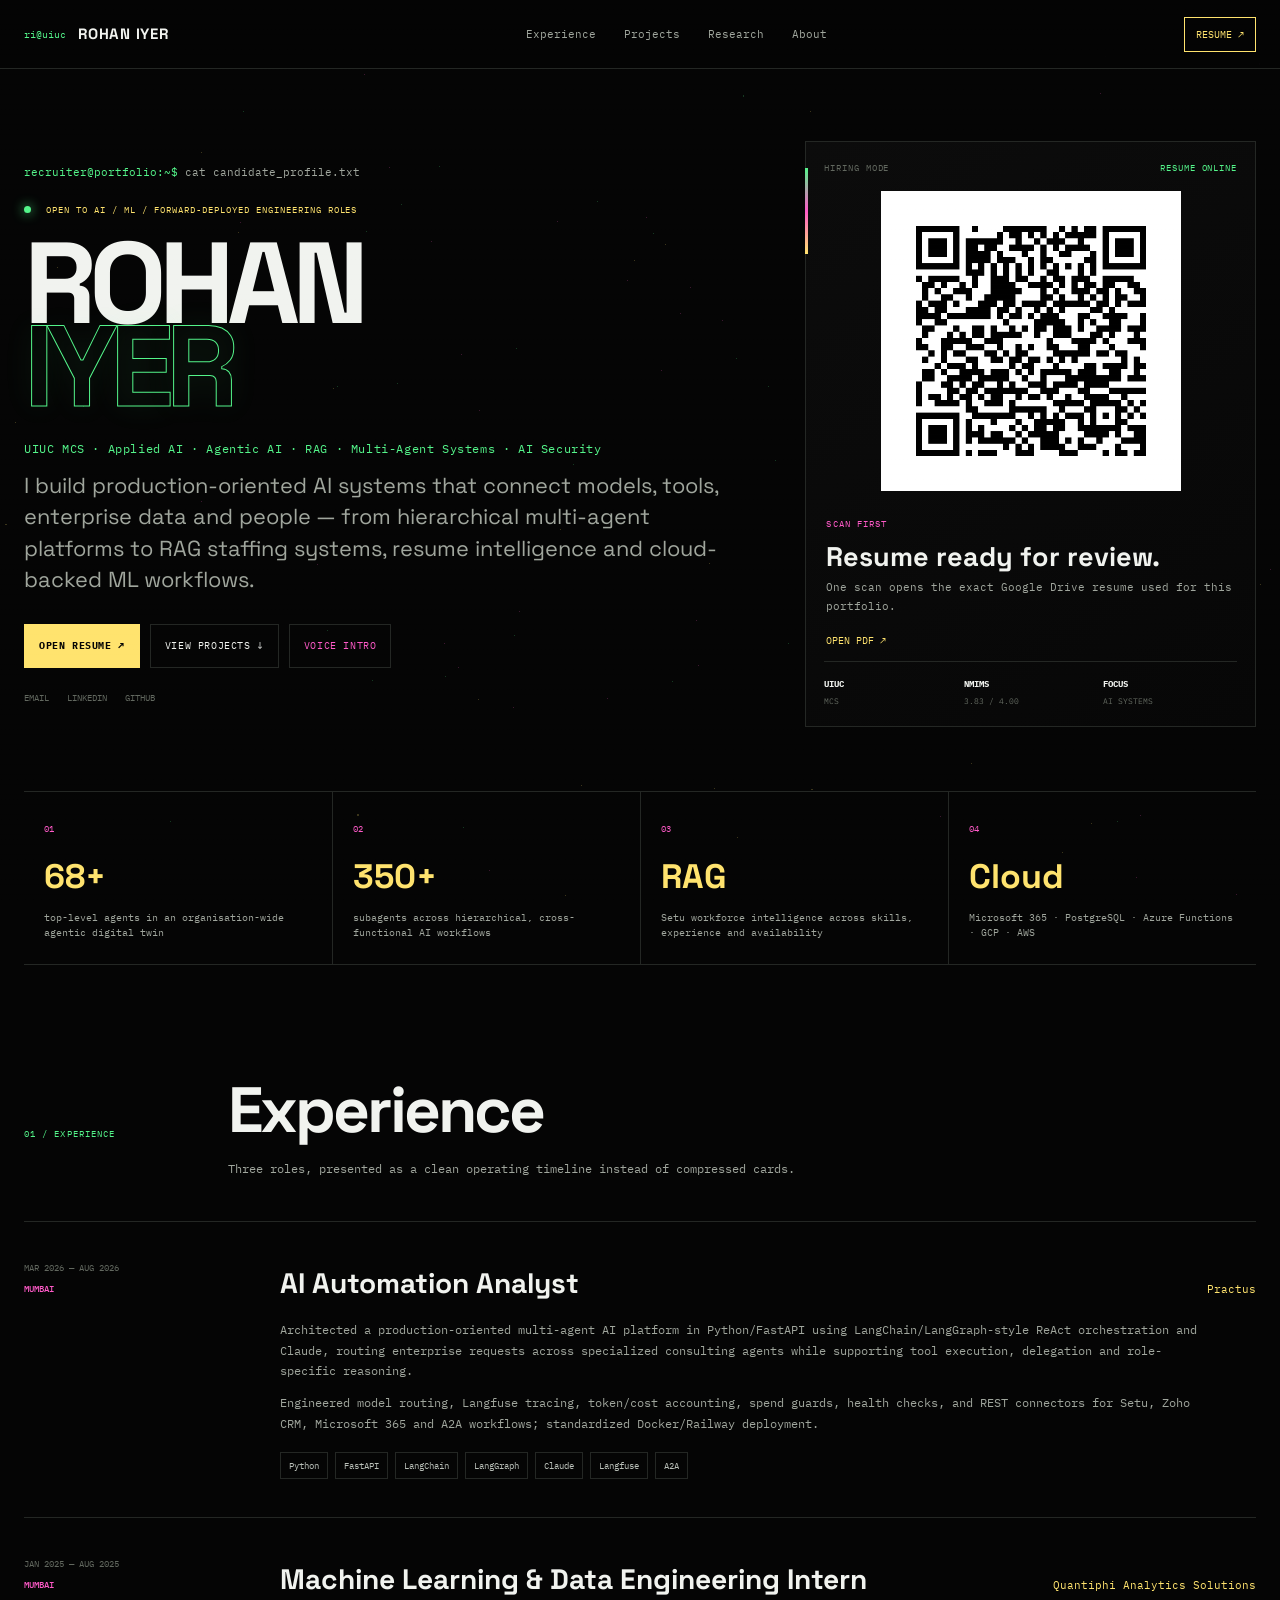
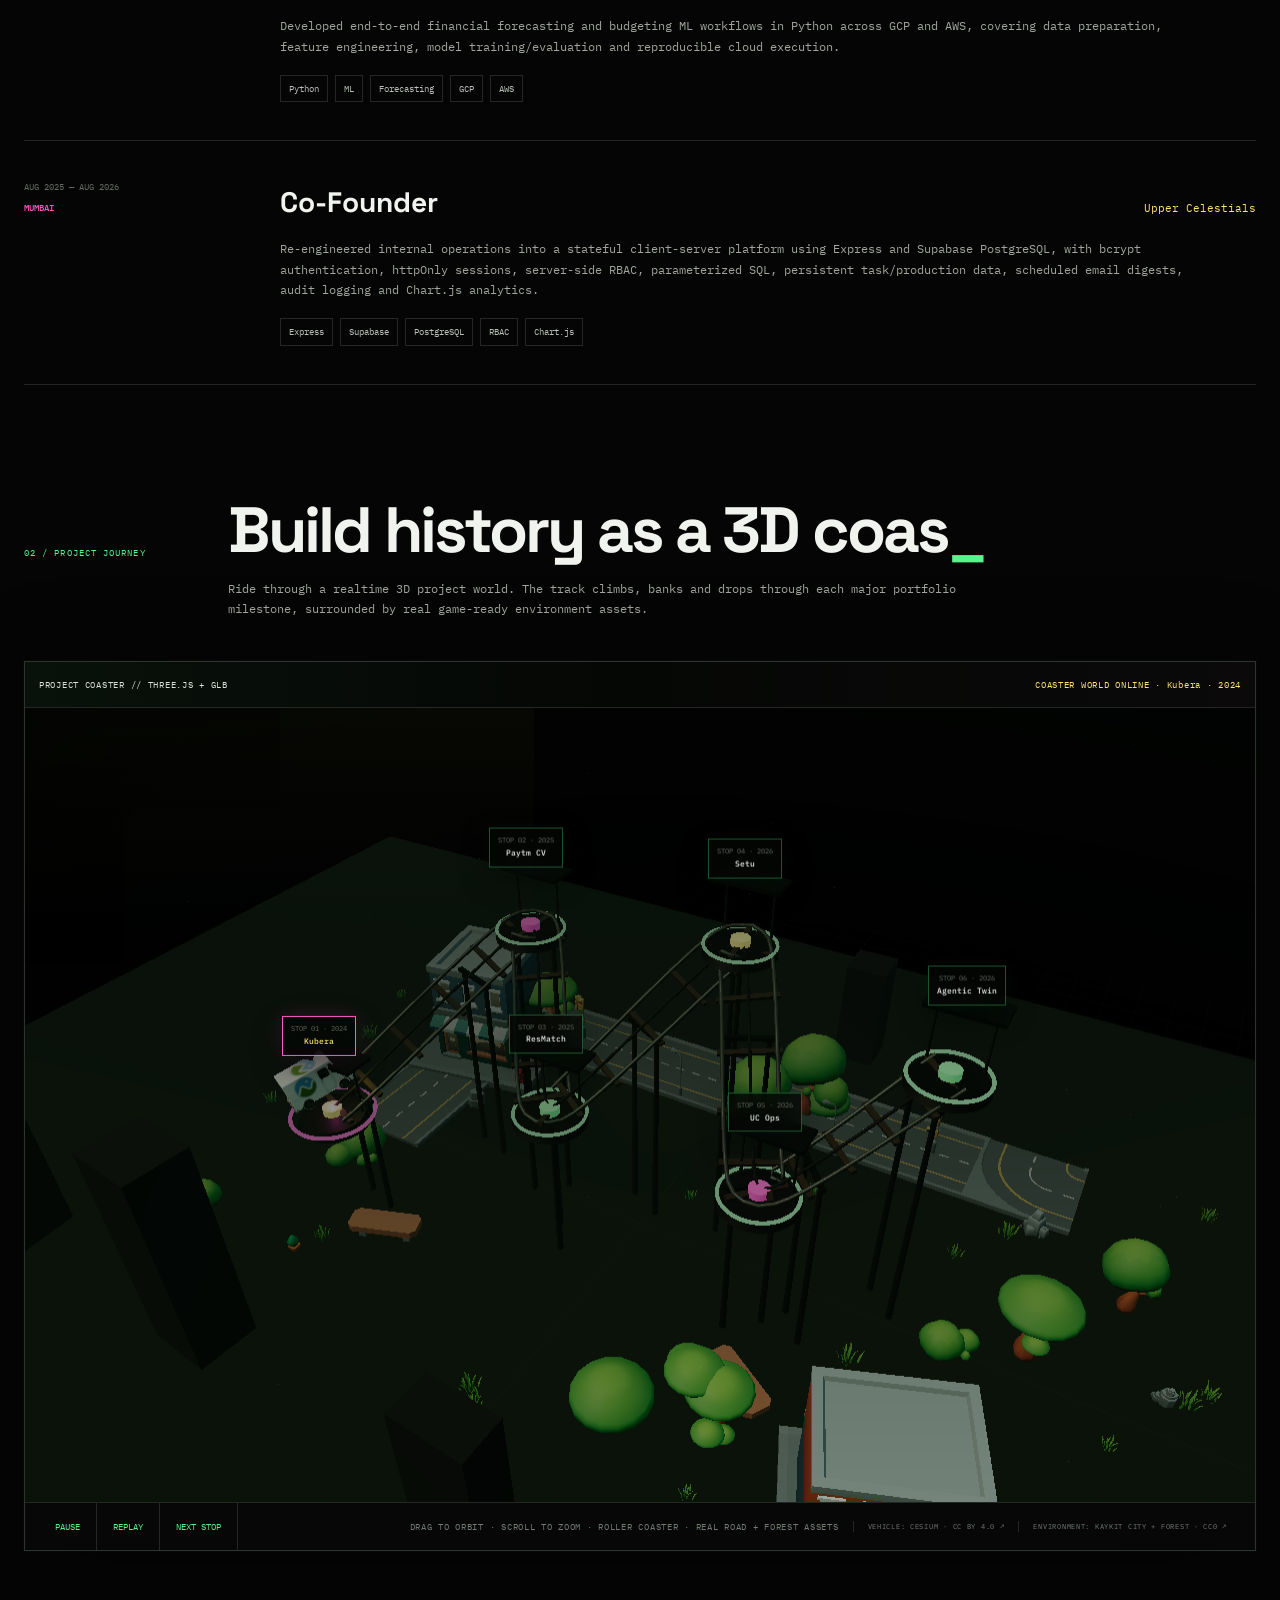
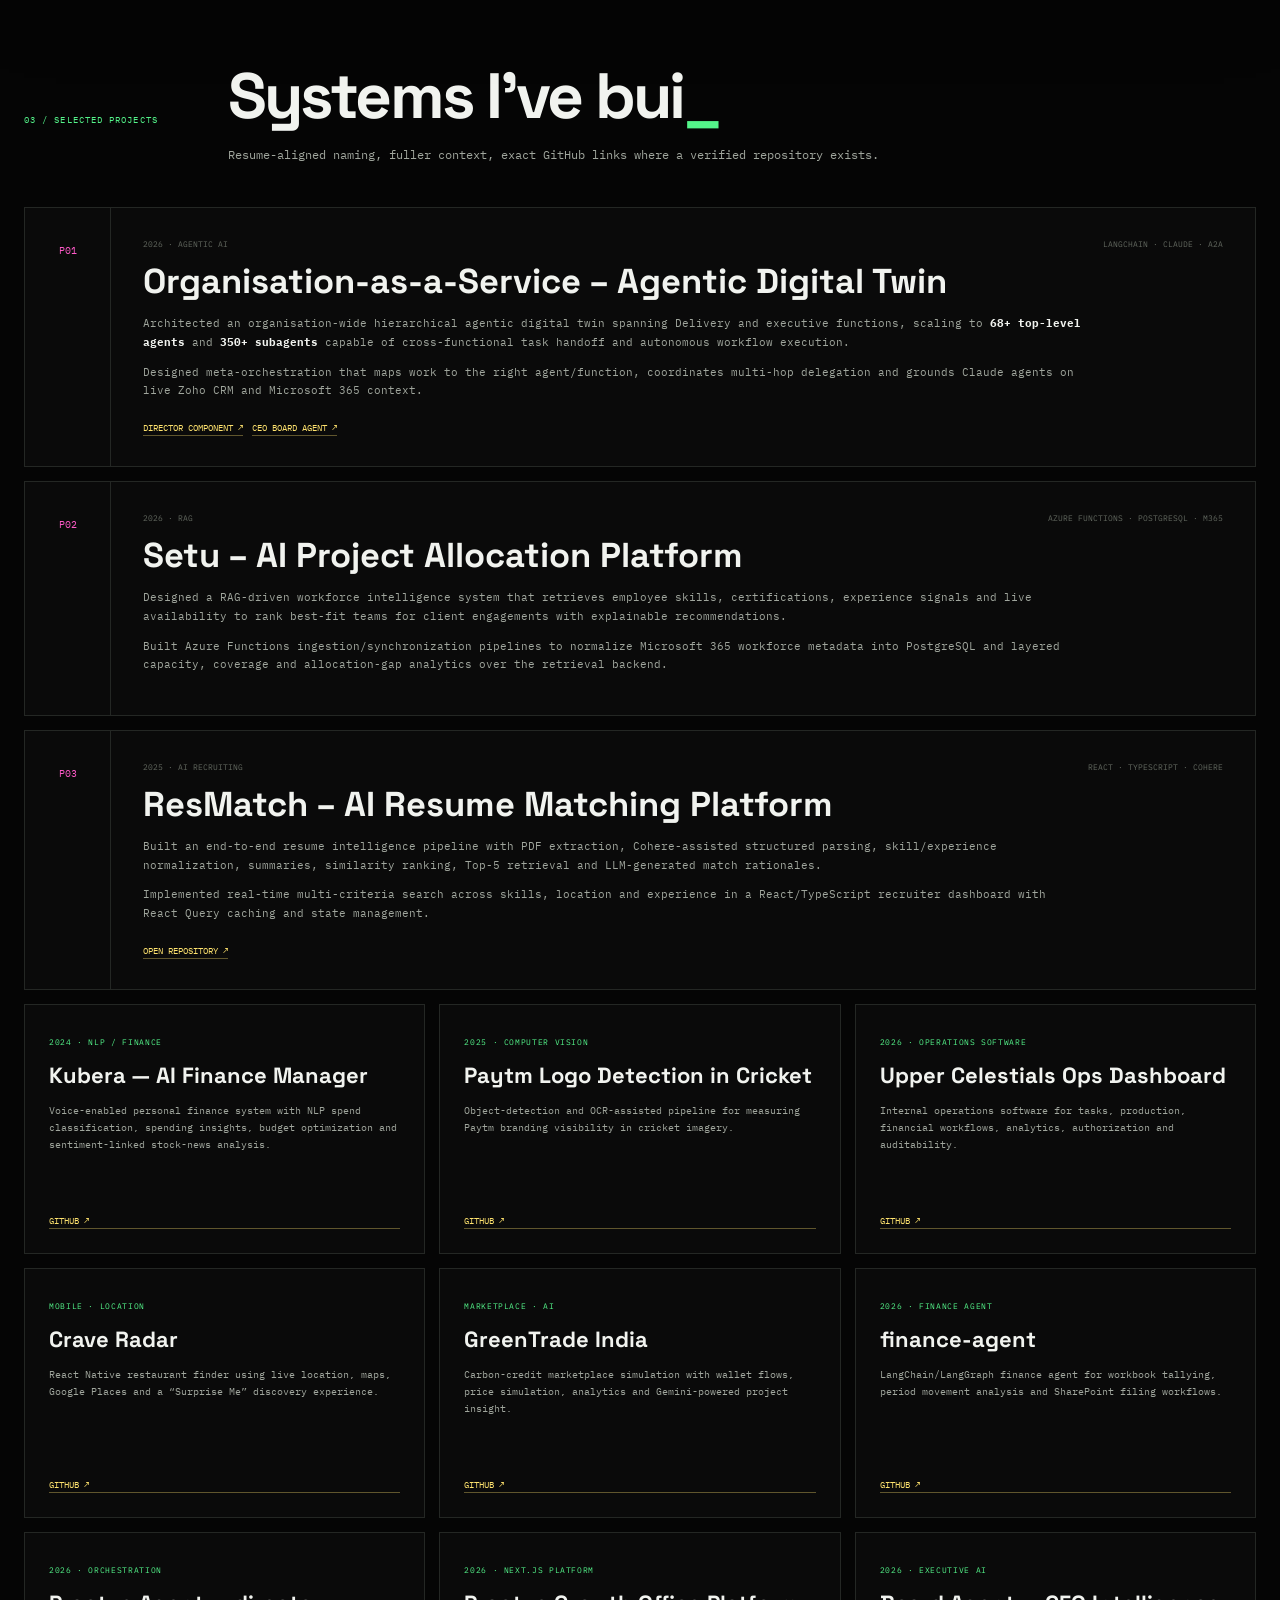
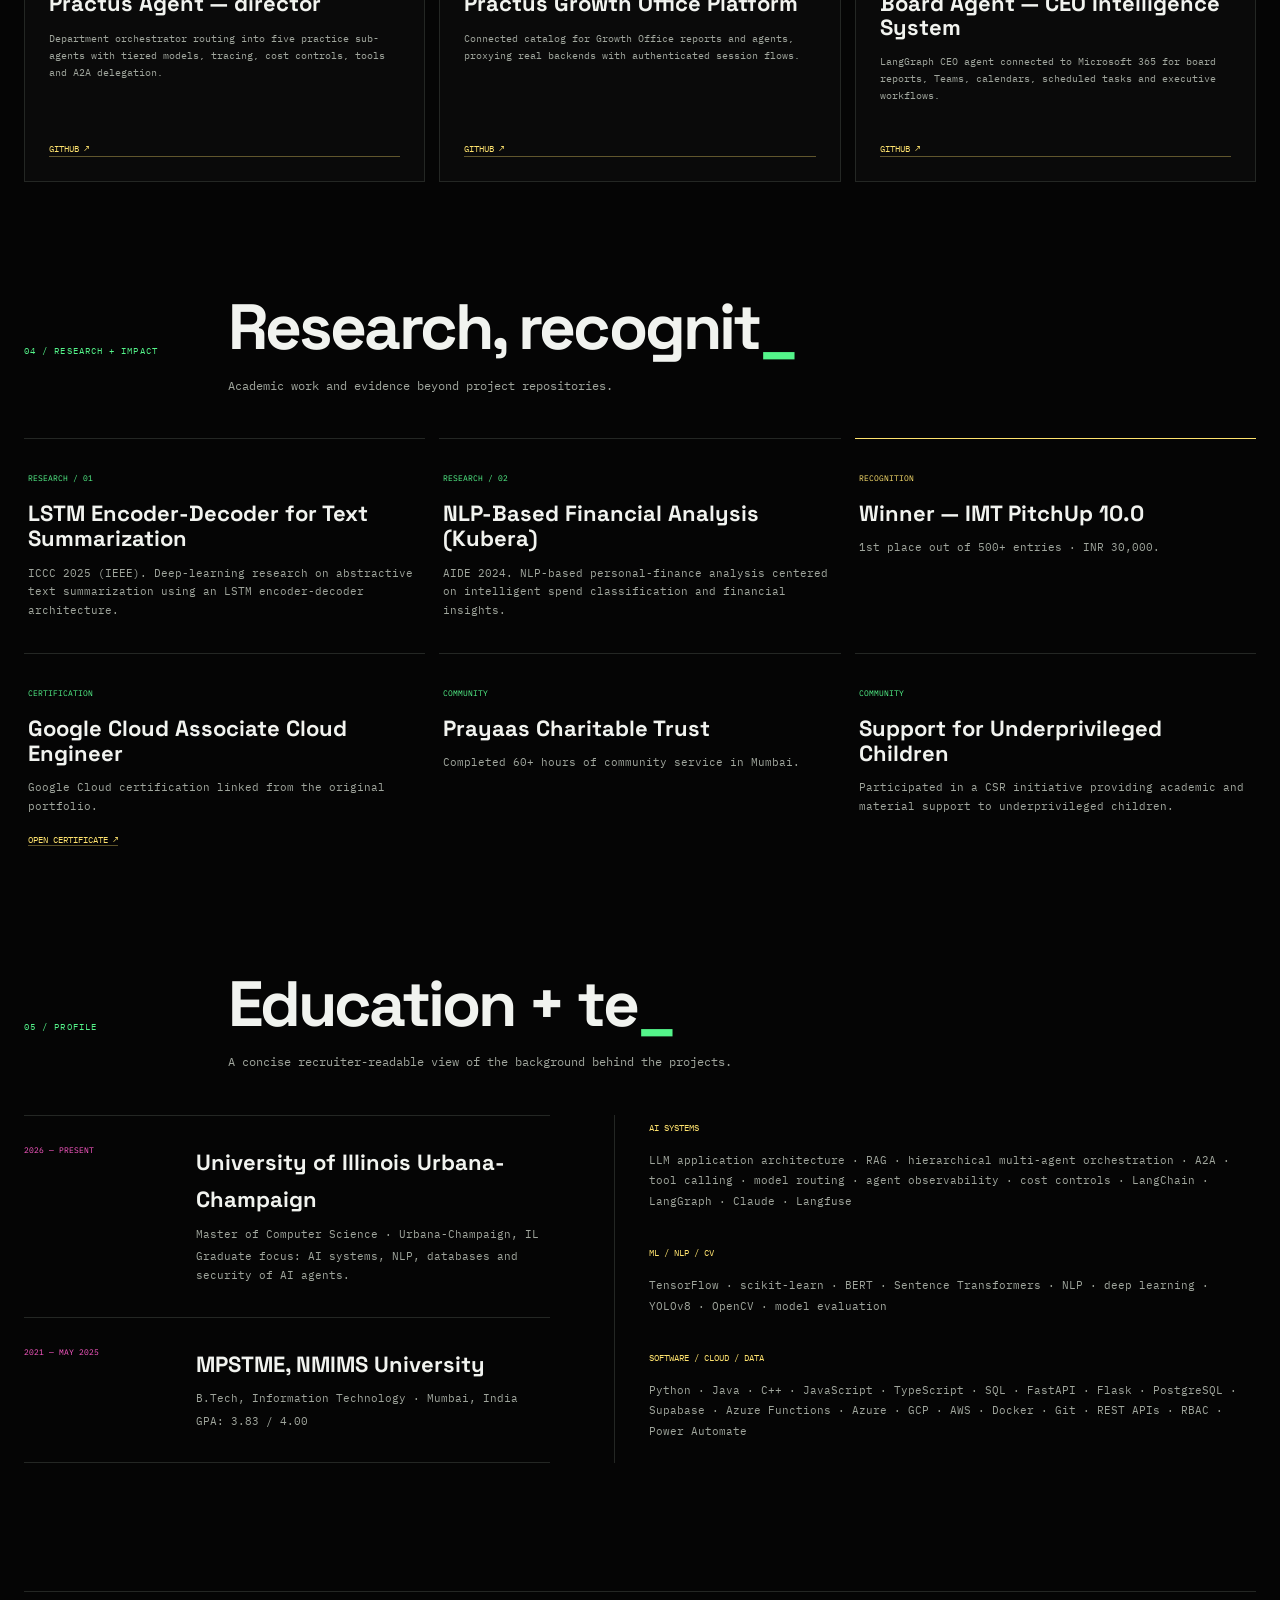
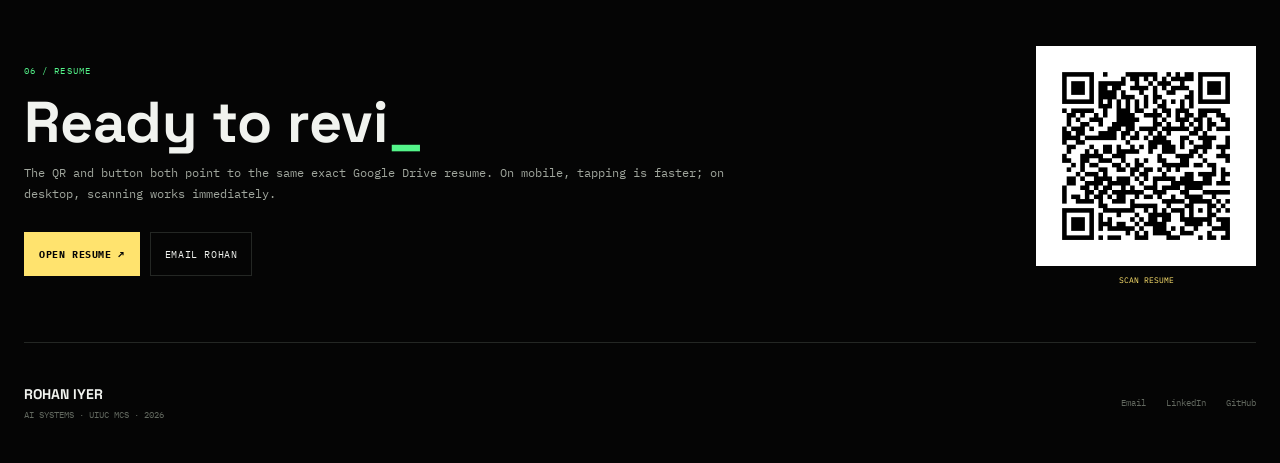
==== index.html @ 26bdf4da "Transform project world into asset-backed roller coaster environment" ====
<!doctype html>
<html lang="en">
<head>
  <meta charset="utf-8" />
  <meta name="viewport" content="width=device-width, initial-scale=1, viewport-fit=cover" />
  <meta name="theme-color" content="#050505" />
  <meta name="description" content="Rohan Iyer — UIUC MCS, Applied AI, Agentic AI, RAG, Multi-Agent Systems, AI Security and production ML systems." />
  <meta property="og:title" content="Rohan Iyer — AI Engineer Portfolio" />
  <meta property="og:description" content="Recruiter-first portfolio: resume, experience, projects, research and AI systems work." />
  <title>Rohan Iyer — AI Engineer Portfolio</title>
  <link rel="preconnect" href="https://fonts.googleapis.com">
  <link rel="preconnect" href="https://fonts.gstatic.com" crossorigin>
  <link href="https://fonts.googleapis.com/css2?family=IBM+Plex+Mono:wght@400;500;600;700&family=Space+Grotesk:wght@500;600;700&display=swap" rel="stylesheet">
  <link rel="stylesheet" href="style.css" />
</head>
<body>
  <canvas id="ambientCanvas" aria-hidden="true"></canvas>
  <div class="scanlines" aria-hidden="true"></div>

  <header class="site-header" id="top">
    <div class="nav-shell">
      <a class="brand" href="#top" aria-label="Rohan Iyer portfolio home"><span class="brand-prompt">ri@uiuc</span><b>ROHAN IYER</b></a>
      <nav class="desktop-nav" aria-label="Primary navigation">
        <a href="#experience">Experience</a><a href="#projects">Projects</a><a href="#research">Research</a><a href="#about">About</a>
      </nav>
      <a class="nav-resume" href="https://drive.google.com/file/d/1Y54fF6NSf7t-7F6C4zBrXlQfCAeIgNY-/view?usp=sharing" target="_blank" rel="noopener">RESUME ↗</a>
    </div>
  </header>

  <main>
    <section class="hero section-shell" id="home">
      <div class="hero-copy reveal-block">
        <div class="terminal-line"><span class="prompt">recruiter@portfolio:~$</span> <span data-type-scroll="cat candidate_profile.txt">cat candidate_profile.txt</span></div>
        <div class="availability"><i></i> OPEN TO AI / ML / FORWARD-DEPLOYED ENGINEERING ROLES</div>
        <h1><span>ROHAN</span><span class="outline">IYER</span></h1>
        <p class="hero-role">UIUC MCS · Applied AI · Agentic AI · RAG · Multi-Agent Systems · AI Security</p>
        <p class="hero-summary">I build production-oriented AI systems that connect models, tools, enterprise data and people — from hierarchical multi-agent platforms to RAG staffing systems, resume intelligence and cloud-backed ML workflows.</p>
        <div class="hero-actions">
          <a class="btn primary" href="https://drive.google.com/file/d/1Y54fF6NSf7t-7F6C4zBrXlQfCAeIgNY-/view?usp=sharing" target="_blank" rel="noopener">OPEN RESUME ↗</a>
          <a class="btn" href="#projects">VIEW PROJECTS ↓</a>
          <button class="btn ghost" id="speakIntro" type="button">VOICE INTRO</button>
        </div>
        <div class="social-inline" aria-label="Contact links">
          <a href="mailto:rohan.iyer5603@gmail.com">EMAIL</a><a href="https://www.linkedin.com/in/rohan-iyer-461787264" target="_blank" rel="noopener">LINKEDIN</a><a href="https://github.com/roronoa2003" target="_blank" rel="noopener">GITHUB</a>
        </div>
      </div>

      <aside class="resume-priority reveal-block" aria-label="Resume quick access">
        <div class="resume-head"><span>HIRING MODE</span><span class="status-dot">RESUME ONLINE</span></div>
        <a class="hero-qr" href="https://drive.google.com/file/d/1Y54fF6NSf7t-7F6C4zBrXlQfCAeIgNY-/view?usp=sharing" target="_blank" rel="noopener">
          <img src="resume-qr.png" alt="QR code that opens Rohan Iyer's resume" />
        </a>
        <div class="resume-copy">
          <span class="eyebrow">SCAN FIRST</span>
          <h2>Resume ready for review.</h2>
          <p>One scan opens the exact Google Drive resume used for this portfolio.</p>
          <a href="https://drive.google.com/file/d/1Y54fF6NSf7t-7F6C4zBrXlQfCAeIgNY-/view?usp=sharing" target="_blank" rel="noopener">OPEN PDF ↗</a>
        </div>
        <div class="resume-trust"><span><b>UIUC</b> MCS</span><span><b>NMIMS</b> 3.83 / 4.00</span><span><b>FOCUS</b> AI SYSTEMS</span></div>
      </aside>
    </section>

    <section class="quick-proof section-shell reveal-block" aria-label="Recruiter highlights">
      <article><span>01</span><b>68+</b><p>top-level agents in an organisation-wide agentic digital twin</p></article>
      <article><span>02</span><b>350+</b><p>subagents across hierarchical, cross-functional AI workflows</p></article>
      <article><span>03</span><b>RAG</b><p>Setu workforce intelligence across skills, experience and availability</p></article>
      <article><span>04</span><b>Cloud</b><p>Microsoft 365 · PostgreSQL · Azure Functions · GCP · AWS</p></article>
    </section>

    <section class="content-section section-shell" id="experience">
      <div class="section-heading reveal-block"><span class="section-index">01 / EXPERIENCE</span><h2 data-type-scroll="Experience">Experience</h2><p>Three roles, presented as a clean operating timeline instead of compressed cards.</p></div>
      <div class="timeline">
        <article class="timeline-row reveal-block">
          <div class="timeline-meta"><span>MAR 2026 — AUG 2026</span><b>MUMBAI</b></div>
          <div class="timeline-main"><div class="role-line"><h3>AI Automation Analyst</h3><span>Practus</span></div><p>Architected a production-oriented multi-agent AI platform in Python/FastAPI using LangChain/LangGraph-style ReAct orchestration and Claude, routing enterprise requests across specialized consulting agents while supporting tool execution, delegation and role-specific reasoning.</p><p>Engineered model routing, Langfuse tracing, token/cost accounting, spend guards, health checks, and REST connectors for Setu, Zoho CRM, Microsoft 365 and A2A workflows; standardized Docker/Railway deployment.</p><div class="chips"><span>Python</span><span>FastAPI</span><span>LangChain</span><span>LangGraph</span><span>Claude</span><span>Langfuse</span><span>A2A</span></div></div>
        </article>
        <article class="timeline-row reveal-block">
          <div class="timeline-meta"><span>JAN 2025 — AUG 2025</span><b>MUMBAI</b></div>
          <div class="timeline-main"><div class="role-line"><h3>Machine Learning & Data Engineering Intern</h3><span>Quantiphi Analytics Solutions</span></div><p>Developed end-to-end financial forecasting and budgeting ML workflows in Python across GCP and AWS, covering data preparation, feature engineering, model training/evaluation and reproducible cloud execution.</p><div class="chips"><span>Python</span><span>ML</span><span>Forecasting</span><span>GCP</span><span>AWS</span></div></div>
        </article>
        <article class="timeline-row reveal-block">
          <div class="timeline-meta"><span>AUG 2025 — AUG 2026</span><b>MUMBAI</b></div>
          <div class="timeline-main"><div class="role-line"><h3>Co-Founder</h3><span>Upper Celestials</span></div><p>Re-engineered internal operations into a stateful client-server platform using Express and Supabase PostgreSQL, with bcrypt authentication, httpOnly sessions, server-side RBAC, parameterized SQL, persistent task/production data, scheduled email digests, audit logging and Chart.js analytics.</p><div class="chips"><span>Express</span><span>Supabase</span><span>PostgreSQL</span><span>RBAC</span><span>Chart.js</span></div></div>
        </article>
      </div>
    </section>

    <section class="journey-section section-shell" id="journey">
      <div class="section-heading reveal-block"><span class="section-index">02 / PROJECT JOURNEY</span><h2 data-type-scroll="Build history as a 3D coaster">Build history in 3D</h2><p>Ride through a realtime 3D project world. The track climbs, banks and drops through each major portfolio milestone, surrounded by real game-ready environment assets.</p></div>
      <div class="transit-shell reveal-block">
        <div class="transit-top"><span>PROJECT COASTER // THREE.JS + GLB</span><span id="transitStatus">LOADING REALTIME 3D WORLD</span></div>
        <div class="transit-stage" id="projectTransitStage">
          <div class="transit-static-fallback" aria-hidden="true">
            <div class="fallback-world-title"><span>PROJECT WORLD</span><b>INITIALISING LOCAL 3D ENGINE</b></div>
            <div class="fallback-road">
              <i></i><i></i><i></i><i></i><i></i><i></i>
              <span class="fallback-vehicle">▰</span>
            </div>
            <small>LOCAL THREE.JS · LOCAL GLB · NO CDN REQUIRED</small>
          </div>
          <canvas id="projectTransitCanvas" aria-label="Interactive 3D project journey"></canvas>
          <div class="station-labels" id="stationLabels"></div>
          <div class="transit-mobile-card" id="transitMobileCard"></div>
        </div>
        <div class="transit-controls"><button id="transitPause" type="button">PAUSE</button><button id="transitReplay" type="button">REPLAY</button><button id="transitNext" type="button">NEXT STOP</button><span class="world-help">DRAG TO ORBIT · SCROLL TO ZOOM · ROLLER COASTER · REAL ROAD + FOREST ASSETS</span><a class="asset-credit" href="https://github.com/KhronosGroup/glTF-Sample-Assets/tree/main/Models/CesiumMilkTruck" target="_blank" rel="noopener">VEHICLE: CESIUM · CC BY 4.0 ↗</a><a class="asset-credit" href="https://kaylousberg.com" target="_blank" rel="noopener">ENVIRONMENT: KAYKIT CITY + FOREST · CC0 ↗</a></div>
      </div>
    </section>

    <section class="content-section section-shell" id="projects">
      <div class="section-heading reveal-block"><span class="section-index">03 / SELECTED PROJECTS</span><h2 data-type-scroll="Systems I've built">Systems I've built</h2><p>Resume-aligned naming, fuller context, exact GitHub links where a verified repository exists.</p></div>
      <div class="featured-projects">
        <article class="project feature reveal-block" id="project-digital-twin"><div class="project-num">P01</div><div class="project-body"><div class="project-topline"><span>2026 · AGENTIC AI</span><span>LANGCHAIN · CLAUDE · A2A</span></div><h3>Organisation-as-a-Service – Agentic Digital Twin</h3><p>Architected an organisation-wide hierarchical agentic digital twin spanning Delivery and executive functions, scaling to <strong>68+ top-level agents</strong> and <strong>350+ subagents</strong> capable of cross-functional task handoff and autonomous workflow execution.</p><p>Designed meta-orchestration that maps work to the right agent/function, coordinates multi-hop delegation and grounds Claude agents on live Zoho CRM and Microsoft 365 context.</p><div class="project-actions"><a href="https://github.com/roronoa2003/directors" target="_blank" rel="noopener">DIRECTOR COMPONENT ↗</a><a href="https://github.com/roronoa2003/CEO-Agent-board-review" target="_blank" rel="noopener">CEO BOARD AGENT ↗</a></div></div></article>
        <article class="project feature reveal-block" id="project-setu"><div class="project-num">P02</div><div class="project-body"><div class="project-topline"><span>2026 · RAG</span><span>AZURE FUNCTIONS · POSTGRESQL · M365</span></div><h3>Setu – AI Project Allocation Platform</h3><p>Designed a RAG-driven workforce intelligence system that retrieves employee skills, certifications, experience signals and live availability to rank best-fit teams for client engagements with explainable recommendations.</p><p>Built Azure Functions ingestion/synchronization pipelines to normalize Microsoft 365 workforce metadata into PostgreSQL and layered capacity, coverage and allocation-gap analytics over the retrieval backend.</p></div></article>
        <article class="project feature reveal-block" id="project-resmatch"><div class="project-num">P03</div><div class="project-body"><div class="project-topline"><span>2025 · AI RECRUITING</span><span>REACT · TYPESCRIPT · COHERE</span></div><h3>ResMatch – AI Resume Matching Platform</h3><p>Built an end-to-end resume intelligence pipeline with PDF extraction, Cohere-assisted structured parsing, skill/experience normalization, summaries, similarity ranking, Top-5 retrieval and LLM-generated match rationales.</p><p>Implemented real-time multi-criteria search across skills, location and experience in a React/TypeScript recruiter dashboard with React Query caching and state management.</p><div class="project-actions"><a href="https://github.com/roronoa2003/ResMatch_Deployed" target="_blank" rel="noopener">OPEN REPOSITORY ↗</a></div></div></article>
      </div>

      <div class="project-grid" aria-label="Additional projects">
        <article class="project compact reveal-block" id="project-kubera"><div><span>2024 · NLP / FINANCE</span><h3>Kubera — AI Finance Manager</h3><p>Voice-enabled personal finance system with NLP spend classification, spending insights, budget optimization and sentiment-linked stock-news analysis.</p></div><a href="https://github.com/roronoa2003/Kubera" target="_blank" rel="noopener">GITHUB ↗</a></article>
        <article class="project compact reveal-block" id="project-paytm"><div><span>2025 · COMPUTER VISION</span><h3>Paytm Logo Detection in Cricket</h3><p>Object-detection and OCR-assisted pipeline for measuring Paytm branding visibility in cricket imagery.</p></div><a href="https://github.com/roronoa2003/paytm-logo-detection" target="_blank" rel="noopener">GITHUB ↗</a></article>
        <article class="project compact reveal-block" id="project-uc-ops"><div><span>2026 · OPERATIONS SOFTWARE</span><h3>Upper Celestials Ops Dashboard</h3><p>Internal operations software for tasks, production, financial workflows, analytics, authorization and auditability.</p></div><a href="https://github.com/roronoa2003/uc-dashboard" target="_blank" rel="noopener">GITHUB ↗</a></article>
        <article class="project compact reveal-block"><div><span>MOBILE · LOCATION</span><h3>Crave Radar</h3><p>React Native restaurant finder using live location, maps, Google Places and a “Surprise Me” discovery experience.</p></div><a href="https://github.com/roronoa2003/Crave-Radar" target="_blank" rel="noopener">GITHUB ↗</a></article>
        <article class="project compact reveal-block"><div><span>MARKETPLACE · AI</span><h3>GreenTrade India</h3><p>Carbon-credit marketplace simulation with wallet flows, price simulation, analytics and Gemini-powered project insight.</p></div><a href="https://github.com/roronoa2003/Carbon-Credit-Marketplace" target="_blank" rel="noopener">GITHUB ↗</a></article>
        <article class="project compact reveal-block"><div><span>2026 · FINANCE AGENT</span><h3>finance-agent</h3><p>LangChain/LangGraph finance agent for workbook tallying, period movement analysis and SharePoint filing workflows.</p></div><a href="https://github.com/roronoa2003/finance-agent" target="_blank" rel="noopener">GITHUB ↗</a></article>
        <article class="project compact reveal-block"><div><span>2026 · ORCHESTRATION</span><h3>Practus Agent — director</h3><p>Department orchestrator routing into five practice sub-agents with tiered models, tracing, cost controls, tools and A2A delegation.</p></div><a href="https://github.com/roronoa2003/directors" target="_blank" rel="noopener">GITHUB ↗</a></article>
        <article class="project compact reveal-block"><div><span>2026 · NEXT.JS PLATFORM</span><h3>Practus Growth Office Platform</h3><p>Connected catalog for Growth Office reports and agents, proxying real backends with authenticated session flows.</p></div><a href="https://github.com/roronoa2003/growth-office-platform" target="_blank" rel="noopener">GITHUB ↗</a></article>
        <article class="project compact reveal-block"><div><span>2026 · EXECUTIVE AI</span><h3>Board Agent — CEO Intelligence System</h3><p>LangGraph CEO agent connected to Microsoft 365 for board reports, Teams, calendars, scheduled tasks and executive workflows.</p></div><a href="https://github.com/roronoa2003/CEO-Agent-board-review" target="_blank" rel="noopener">GITHUB ↗</a></article>
      </div>
    </section>

    <section class="content-section section-shell" id="research">
      <div class="section-heading reveal-block"><span class="section-index">04 / RESEARCH + IMPACT</span><h2 data-type-scroll="Research, recognition, service">Research, recognition, service</h2><p>Academic work and evidence beyond project repositories.</p></div>
      <div class="three-column-info">
        <article class="info-card reveal-block"><span>RESEARCH / 01</span><h3>LSTM Encoder-Decoder for Text Summarization</h3><p>ICCC 2025 (IEEE). Deep-learning research on abstractive text summarization using an LSTM encoder-decoder architecture.</p></article>
        <article class="info-card reveal-block"><span>RESEARCH / 02</span><h3>NLP-Based Financial Analysis (Kubera)</h3><p>AIDE 2024. NLP-based personal-finance analysis centered on intelligent spend classification and financial insights.</p></article>
        <article class="info-card accent reveal-block"><span>RECOGNITION</span><h3>Winner — IMT PitchUp 10.0</h3><p>1st place out of 500+ entries · INR 30,000.</p></article>
        <article class="info-card reveal-block"><span>CERTIFICATION</span><h3>Google Cloud Associate Cloud Engineer</h3><p>Google Cloud certification linked from the original portfolio.</p><a href="https://drive.google.com/file/d/164Hflfywh5Y3Miq3rfIG6T-hbGL6Wr9J/view" target="_blank" rel="noopener">OPEN CERTIFICATE ↗</a></article>
        <article class="info-card reveal-block"><span>COMMUNITY</span><h3>Prayaas Charitable Trust</h3><p>Completed 60+ hours of community service in Mumbai.</p></article>
        <article class="info-card reveal-block"><span>COMMUNITY</span><h3>Support for Underprivileged Children</h3><p>Participated in a CSR initiative providing academic and material support to underprivileged children.</p></article>
      </div>
    </section>

    <section class="content-section section-shell" id="about">
      <div class="section-heading reveal-block"><span class="section-index">05 / PROFILE</span><h2 data-type-scroll="Education + technical stack">Education + technical stack</h2><p>A concise recruiter-readable view of the background behind the projects.</p></div>
      <div class="about-grid">
        <div class="education-stack">
          <article class="edu-row reveal-block"><span>2026 — PRESENT</span><div><h3>University of Illinois Urbana-Champaign</h3><p>Master of Computer Science · Urbana-Champaign, IL</p><p>Graduate focus: AI systems, NLP, databases and security of AI agents.</p></div></article>
          <article class="edu-row reveal-block"><span>2021 — MAY 2025</span><div><h3>MPSTME, NMIMS University</h3><p>B.Tech, Information Technology · Mumbai, India</p><p>GPA: 3.83 / 4.00</p></div></article>
        </div>
        <div class="skills-panel reveal-block">
          <div class="skill-group"><span>AI SYSTEMS</span><p>LLM application architecture · RAG · hierarchical multi-agent orchestration · A2A · tool calling · model routing · agent observability · cost controls · LangChain · LangGraph · Claude · Langfuse</p></div>
          <div class="skill-group"><span>ML / NLP / CV</span><p>TensorFlow · scikit-learn · BERT · Sentence Transformers · NLP · deep learning · YOLOv8 · OpenCV · model evaluation</p></div>
          <div class="skill-group"><span>SOFTWARE / CLOUD / DATA</span><p>Python · Java · C++ · JavaScript · TypeScript · SQL · FastAPI · Flask · PostgreSQL · Supabase · Azure Functions · Azure · GCP · AWS · Docker · Git · REST APIs · RBAC · Power Automate</p></div>
        </div>
      </div>
    </section>

    <section class="resume-final section-shell" id="resume">
      <div class="resume-final-copy reveal-block"><span class="section-index">06 / RESUME</span><h2 data-type-scroll="Ready to review the full resume?">Ready to review the full resume?</h2><p>The QR and button both point to the same exact Google Drive resume. On mobile, tapping is faster; on desktop, scanning works immediately.</p><div class="hero-actions"><a class="btn primary" href="https://drive.google.com/file/d/1Y54fF6NSf7t-7F6C4zBrXlQfCAeIgNY-/view?usp=sharing" target="_blank" rel="noopener">OPEN RESUME ↗</a><a class="btn" href="mailto:rohan.iyer5603@gmail.com">EMAIL ROHAN</a></div></div>
      <a class="final-qr reveal-block" href="https://drive.google.com/file/d/1Y54fF6NSf7t-7F6C4zBrXlQfCAeIgNY-/view?usp=sharing" target="_blank" rel="noopener"><img src="resume-qr.png" alt="QR code to Rohan Iyer resume"><span>SCAN RESUME</span></a>
    </section>
  </main>

  <footer class="site-footer section-shell"><div><b>ROHAN IYER</b><span>AI SYSTEMS · UIUC MCS · 2026</span></div><div><a href="mailto:rohan.iyer5603@gmail.com">Email</a><a href="https://www.linkedin.com/in/rohan-iyer-461787264" target="_blank" rel="noopener">LinkedIn</a><a href="https://github.com/roronoa2003" target="_blank" rel="noopener">GitHub</a></div></footer>

  <nav class="mobile-dock" aria-label="Mobile navigation"><a href="#home">HOME</a><a href="#experience">EXP</a><a href="#projects">WORK</a><a class="dock-resume" href="https://drive.google.com/file/d/1Y54fF6NSf7t-7F6C4zBrXlQfCAeIgNY-/view?usp=sharing" target="_blank" rel="noopener">RESUME</a></nav>

  <script type="module" src="three-bootstrap.js?v=20260918h"></script>
</body>
</html>
---- style.css ----
:root{
  --bg:#050505;--panel:#0a0a0a;--panel2:#0e0e0e;--text:#f1f3ef;--muted:#a0a69d;--dim:#62685f;
  --green:#54f58a;--pink:#ff5ac8;--yellow:#ffe36e;--line:#242724;--line2:#171a17;
  --mono:'IBM Plex Mono',ui-monospace,monospace;--display:'Space Grotesk',system-ui,sans-serif;
  --shell:min(1280px,calc(100% - 48px));
}
*{box-sizing:border-box}html{scroll-behavior:smooth;scroll-padding-top:88px}body{margin:0;background:var(--bg);color:var(--text);font-family:var(--mono);font-size:14px;line-height:1.7;overflow-x:hidden}a{color:inherit;text-decoration:none}button{font:inherit}.section-shell{width:var(--shell);margin-inline:auto;min-width:0}#ambientCanvas{position:fixed;inset:0;width:100%;height:100%;z-index:-4;pointer-events:none}.scanlines{position:fixed;inset:0;z-index:100;pointer-events:none;opacity:.045;background:repeating-linear-gradient(to bottom,transparent 0,transparent 4px,rgba(255,255,255,.12) 5px)}
.site-header{position:sticky;top:0;z-index:50;background:rgba(5,5,5,.88);backdrop-filter:blur(18px);border-bottom:1px solid var(--line)}.nav-shell{width:var(--shell);margin:auto;min-height:68px;display:grid;grid-template-columns:auto 1fr auto;align-items:center;gap:28px}.brand{display:flex;align-items:center;gap:12px}.brand-prompt{color:var(--green);font-size:10px}.brand b{font-family:var(--display);font-size:15px;letter-spacing:.05em}.desktop-nav{display:flex;justify-content:center;gap:28px}.desktop-nav a{font-size:11px;color:var(--muted);transition:.2s}.desktop-nav a:hover{color:var(--green)}.nav-resume{border:1px solid var(--yellow);color:var(--yellow);padding:8px 11px;font-size:10px;transition:.2s}.nav-resume:hover{background:var(--yellow);color:#050505}
.hero{padding:72px 0 36px;display:grid;grid-template-columns:minmax(0,1.22fr) minmax(330px,.78fr);gap:clamp(40px,6vw,92px);align-items:center}.terminal-line{color:var(--muted);font-size:11px;margin-bottom:20px}.prompt{color:var(--green)}.availability{font-size:9px;letter-spacing:.11em;color:var(--yellow);margin-bottom:26px}.availability i{display:inline-block;width:7px;height:7px;background:var(--green);border-radius:50%;box-shadow:0 0 12px var(--green);margin-right:9px}.hero h1{margin:0;font-family:var(--display);font-size:clamp(78px,9vw,142px);line-height:.72;letter-spacing:-.07em;text-transform:uppercase}.hero h1 span{display:block}.hero h1 .outline{color:transparent;-webkit-text-stroke:1px var(--green);text-shadow:0 0 30px rgba(84,245,138,.08)}.hero-role{max-width:860px;margin:30px 0 10px;color:var(--green);font-size:12px;letter-spacing:.05em}.hero-summary{max-width:780px;margin:0;color:var(--muted);font-family:var(--display);font-size:clamp(17px,1.7vw,23px);line-height:1.45}.hero-actions{display:flex;flex-wrap:wrap;gap:10px;margin-top:28px}.btn{min-height:44px;display:inline-flex;align-items:center;justify-content:center;padding:10px 14px;border:1px solid var(--line);background:transparent;color:var(--text);font-size:10px;letter-spacing:.06em;cursor:pointer;transition:transform .18s,border-color .18s,background .18s,color .18s}.btn:hover{transform:translateY(-2px);border-color:var(--green)}.btn.primary{background:var(--yellow);border-color:var(--yellow);color:#050505;font-weight:700}.btn.primary:hover{background:var(--green);border-color:var(--green)}.btn.ghost{color:var(--pink)}.social-inline{display:flex;gap:18px;margin-top:22px}.social-inline a{font-size:9px;color:var(--dim);transition:.2s}.social-inline a:hover{color:var(--pink)}
.resume-priority{position:relative;border:1px solid var(--line);background:linear-gradient(145deg,#0c0c0c,#070707);padding:18px;min-width:0}.resume-priority:before{content:"";position:absolute;left:-1px;top:26px;width:3px;height:86px;background:linear-gradient(var(--green),var(--pink),var(--yellow))}.resume-head{display:flex;justify-content:space-between;gap:16px;font-size:9px;color:var(--dim);letter-spacing:.1em;margin-bottom:16px}.status-dot{color:var(--green)}.hero-qr{display:block;width:min(100%,300px);margin:0 auto;background:#fff;padding:10px;transition:transform .3s}.hero-qr:hover{transform:scale(1.015)}.hero-qr img{display:block;width:100%;height:auto}.resume-copy{padding:20px 2px 10px}.eyebrow{font-size:9px;color:var(--pink);letter-spacing:.12em}.resume-copy h2{font-family:var(--display);font-size:27px;line-height:1.08;margin:7px 0}.resume-copy p{color:var(--muted);font-size:11px;margin:0 0 12px}.resume-copy>a{color:var(--yellow);font-size:10px}.resume-trust{display:grid;grid-template-columns:repeat(3,1fr);gap:6px;border-top:1px solid var(--line);padding-top:14px}.resume-trust span{font-size:8px;color:var(--dim)}.resume-trust b{display:block;color:var(--text);font-size:9px;margin-bottom:3px}
.quick-proof{display:grid;grid-template-columns:repeat(4,1fr);border-top:1px solid var(--line);border-bottom:1px solid var(--line);margin-top:28px}.quick-proof article{padding:24px 20px;min-width:0}.quick-proof article+article{border-left:1px solid var(--line)}.quick-proof span{color:var(--pink);font-size:9px}.quick-proof b{display:block;font-family:var(--display);font-size:34px;margin:8px 0 4px;color:var(--yellow)}.quick-proof p{margin:0;color:var(--muted);font-size:10px;line-height:1.5}
.content-section,.journey-section{padding-top:clamp(92px,9vw,148px)}.section-heading{display:grid;grid-template-columns:170px minmax(0,1fr);gap:18px 34px;align-items:end;margin-bottom:42px}.section-index{color:var(--green);font-size:9px;letter-spacing:.12em}.section-heading h2{grid-column:2;margin:0;font-family:var(--display);font-size:clamp(44px,5vw,78px);line-height:.95;letter-spacing:-.045em}.section-heading p{grid-column:2;margin:0;max-width:760px;color:var(--muted);font-size:12px}
.timeline{border-top:1px solid var(--line)}.timeline-row{display:grid;grid-template-columns:220px minmax(0,1fr);gap:36px;padding:38px 0;border-bottom:1px solid var(--line)}.timeline-meta{display:flex;flex-direction:column;gap:5px;font-size:9px;color:var(--dim)}.timeline-meta b{color:var(--pink);font-weight:500}.role-line{display:flex;justify-content:space-between;gap:24px;align-items:baseline}.role-line h3{margin:0;font-family:var(--display);font-size:clamp(25px,2.2vw,34px)}.role-line span{color:var(--yellow);font-size:11px;text-align:right}.timeline-main p{max-width:930px;color:var(--muted);font-size:12px}.chips{display:flex;flex-wrap:wrap;gap:7px;margin-top:18px}.chips span{border:1px solid var(--line);padding:5px 8px;color:#bac0b9;font-size:9px}
.transit-shell{border:1px solid var(--line);background:#070707;overflow:hidden}.transit-top,.transit-controls{min-height:42px;display:flex;align-items:center;justify-content:space-between;gap:16px;padding:0 14px;color:var(--dim);font-size:9px;letter-spacing:.08em}.transit-top{border-bottom:1px solid var(--line)}.transit-top span:last-child{color:var(--green)}.transit-stage{position:relative;height:clamp(470px,56vw,690px);min-width:0;overflow:hidden;background:radial-gradient(circle at 50% 44%,rgba(84,245,138,.045),transparent 48%),#030403}.transit-stage canvas{position:absolute;inset:0;width:100%;height:100%;display:block;touch-action:pan-y}.station-labels{position:absolute;inset:0;pointer-events:none}.station-label{position:absolute;transform:translate(-50%,-100%);border:1px solid rgba(84,245,138,.30);background:rgba(5,5,5,.80);color:var(--text);padding:6px 8px;font-family:var(--mono);font-size:8px;pointer-events:auto;cursor:pointer}.station-label i{display:block;color:var(--dim);font-style:normal;font-size:7px}.station-label strong{font-weight:500}.station-label.active{border-color:var(--pink);color:var(--yellow)}.transit-mobile-card{display:none}.transit-controls{border-top:1px solid var(--line);justify-content:flex-start}.transit-controls button{border:0;border-right:1px solid var(--line);background:transparent;color:var(--green);padding:12px 14px;margin-left:-14px;cursor:pointer}.transit-controls button+button{margin-left:0}.transit-controls span{margin-left:auto}
.featured-projects{display:grid;gap:14px}.project{border:1px solid var(--line);background:var(--panel);transition:border-color .22s,transform .22s}.project:hover{border-color:#3d433e}.project.feature{display:grid;grid-template-columns:86px minmax(0,1fr)}.project-num{border-right:1px solid var(--line);display:flex;align-items:flex-start;justify-content:center;padding-top:34px;color:var(--pink);font-size:10px}.project-body{padding:30px 32px}.project-topline{display:flex;justify-content:space-between;gap:20px;color:var(--dim);font-size:8px}.project h3{font-family:var(--display);font-size:clamp(27px,2.7vw,40px);line-height:1.08;margin:11px 0 14px}.project p{color:var(--muted);font-size:11px;max-width:940px}.project strong{color:var(--text)}.project-actions{display:flex;flex-wrap:wrap;gap:9px;margin-top:20px}.project-actions a,.project.compact>a,.info-card a{color:var(--yellow);font-size:9px;border-bottom:1px solid rgba(255,227,110,.35)}.project-grid{display:grid;grid-template-columns:repeat(3,minmax(0,1fr));gap:14px;margin-top:14px}.project.compact{min-height:250px;padding:24px;display:flex;flex-direction:column;justify-content:space-between}.project.compact>div>span{color:var(--green);font-size:8px;letter-spacing:.08em}.project.compact h3{font-size:22px}.project.compact p{font-size:10px}
.three-column-info{display:grid;grid-template-columns:repeat(3,minmax(0,1fr));gap:14px}.info-card{border-top:1px solid var(--line);padding:26px 4px 8px}.info-card>span{font-size:8px;color:var(--green)}.info-card h3{font-family:var(--display);font-size:22px;line-height:1.15;margin:12px 0}.info-card p{color:var(--muted);font-size:11px}.info-card.accent{border-top-color:var(--yellow)}.info-card.accent>span{color:var(--yellow)}
.about-grid{display:grid;grid-template-columns:.9fr 1.1fr;gap:64px}.education-stack{border-top:1px solid var(--line)}.edu-row{display:grid;grid-template-columns:150px 1fr;gap:22px;padding:28px 0;border-bottom:1px solid var(--line)}.edu-row>span{color:var(--pink);font-size:8px}.edu-row h3{font-family:var(--display);font-size:22px;margin:0 0 6px}.edu-row p{margin:4px 0;color:var(--muted);font-size:11px}.skills-panel{border-left:1px solid var(--line);padding-left:34px}.skill-group+ .skill-group{margin-top:28px}.skill-group span{color:var(--yellow);font-size:9px}.skill-group p{color:var(--muted);font-size:11px;line-height:1.9}
.resume-final{margin-top:clamp(100px,10vw,160px);padding:54px 0;border-top:1px solid var(--line);border-bottom:1px solid var(--line);display:grid;grid-template-columns:minmax(0,1fr) 220px;gap:60px;align-items:center}.resume-final-copy h2{font-family:var(--display);font-size:clamp(40px,4.5vw,68px);line-height:1;margin:12px 0}.resume-final-copy p{max-width:760px;color:var(--muted);font-size:12px}.final-qr{display:grid;gap:8px;color:var(--yellow);font-size:8px;text-align:center}.final-qr img{width:100%;background:#fff;padding:8px}.site-footer{min-height:120px;display:flex;justify-content:space-between;align-items:center;gap:30px;color:var(--dim);font-size:9px}.site-footer>div:first-child{display:flex;flex-direction:column}.site-footer b{color:var(--text);font-family:var(--display);font-size:14px}.site-footer>div:last-child{display:flex;gap:20px}.site-footer a:hover{color:var(--green)}
.reveal-block{opacity:0;transform:translateY(24px);transition:opacity .7s cubic-bezier(.2,.7,.2,1),transform .7s cubic-bezier(.2,.7,.2,1)}.reveal-block.in-view{opacity:1;transform:none}.type-cursor:after{content:"_";color:var(--green);animation:blink .72s step-end infinite}@keyframes blink{50%{opacity:0}}.mobile-dock{display:none}
@media(max-width:1080px){:root{--shell:min(100% - 34px,1100px)}.hero{grid-template-columns:minmax(0,1fr) 340px;gap:36px}.hero h1{font-size:clamp(68px,10vw,108px)}.quick-proof{grid-template-columns:repeat(2,1fr)}.quick-proof article:nth-child(3){border-left:0;border-top:1px solid var(--line)}.quick-proof article:nth-child(4){border-top:1px solid var(--line)}.project-grid,.three-column-info{grid-template-columns:repeat(2,minmax(0,1fr))}.about-grid{gap:36px}}
@media(max-width:780px){:root{--shell:calc(100% - 28px)}html{scroll-padding-top:76px}body{font-size:13px;padding-bottom:74px}.site-header{position:sticky}.nav-shell{min-height:58px;grid-template-columns:1fr auto}.desktop-nav{display:none}.brand-prompt{display:none}.nav-resume{font-size:9px}.hero{padding:36px 0 20px;grid-template-columns:1fr;gap:28px}.hero-copy{order:1}.resume-priority{order:0}.resume-head{margin-bottom:12px}.resume-priority{display:grid;grid-template-columns:130px minmax(0,1fr);gap:16px;align-items:center;padding:14px}.resume-priority:before{display:none}.hero-qr{width:130px;padding:6px;margin:0}.resume-head{grid-column:1/-1}.resume-copy{padding:0}.resume-copy h2{font-size:22px}.resume-copy p{font-size:9px}.resume-trust{grid-column:1/-1;padding-top:10px}.hero h1{font-size:clamp(58px,22vw,92px);line-height:.76}.hero-role{margin-top:24px;font-size:10px}.hero-summary{font-size:17px}.hero-actions{gap:8px}.btn{flex:1 1 140px}.social-inline{gap:15px;flex-wrap:wrap}.quick-proof{margin-top:20px}.quick-proof article{padding:18px 14px}.quick-proof b{font-size:28px}.content-section,.journey-section{padding-top:84px}.section-heading{display:block;margin-bottom:28px}.section-heading h2{font-size:clamp(38px,12vw,56px);margin:10px 0}.section-heading p{font-size:10px}.timeline-row{grid-template-columns:1fr;gap:14px;padding:28px 0}.timeline-meta{flex-direction:row;justify-content:space-between}.role-line{display:block}.role-line h3{font-size:25px}.role-line span{display:block;text-align:left;margin-top:3px}.timeline-main p{font-size:10px}.transit-stage{height:520px}.station-label{display:none}.transit-mobile-card{position:absolute;left:10px;right:10px;bottom:10px;z-index:6;display:flex;align-items:center;gap:10px;background:rgba(5,5,5,.90);border:1px solid var(--line);padding:10px}.transit-mobile-card .tm-index{color:var(--pink);font-size:16px}.transit-mobile-card .tm-copy{min-width:0;display:flex;flex-direction:column}.transit-mobile-card .tm-copy b{font-family:var(--display);font-size:12px;white-space:nowrap;overflow:hidden;text-overflow:ellipsis}.transit-mobile-card .tm-copy span{font-size:7px;color:var(--dim)}.transit-mobile-card a{margin-left:auto;color:var(--yellow);font-size:8px}.transit-controls{flex-wrap:wrap;padding:7px 10px}.transit-controls button{margin:0!important;border:1px solid var(--line);padding:8px 10px}.transit-controls span{width:100%;margin:4px 0 0;font-size:7px}.project.feature{grid-template-columns:1fr}.project-num{border:0;border-bottom:1px solid var(--line);justify-content:flex-start;padding:10px 16px}.project-body{padding:20px 16px}.project-topline{display:block}.project-topline span{display:block;margin-bottom:3px}.project h3{font-size:26px}.project p{font-size:10px}.project-grid,.three-column-info{grid-template-columns:1fr}.project.compact{min-height:0}.about-grid{grid-template-columns:1fr;gap:32px}.edu-row{grid-template-columns:1fr;gap:8px}.skills-panel{border-left:0;border-top:1px solid var(--line);padding:28px 0 0}.resume-final{grid-template-columns:1fr 130px;gap:22px}.resume-final-copy h2{font-size:34px}.site-footer{align-items:flex-start;flex-direction:column;padding:30px 0 18px}.mobile-dock{position:fixed;left:8px;right:8px;bottom:calc(8px + env(safe-area-inset-bottom));z-index:90;display:grid;grid-template-columns:repeat(4,1fr);background:rgba(8,8,8,.94);backdrop-filter:blur(14px);border:1px solid var(--line)}.mobile-dock a{min-height:48px;display:grid;place-items:center;border-right:1px solid var(--line);font-size:8px;color:var(--muted)}.mobile-dock a:last-child{border:0}.mobile-dock .dock-resume{background:var(--yellow);color:#050505;font-weight:700}}
@media(max-width:460px){:root{--shell:calc(100% - 22px)}.resume-priority{grid-template-columns:108px minmax(0,1fr);gap:12px}.hero-qr{width:108px}.resume-copy h2{font-size:19px}.resume-copy p{display:none}.resume-trust span{font-size:7px}.hero h1{font-size:clamp(54px,24vw,82px)}.hero-actions .btn{flex-basis:100%}.quick-proof{grid-template-columns:1fr}.quick-proof article+article{border-left:0;border-top:1px solid var(--line)}.transit-stage{height:460px}.resume-final{grid-template-columns:1fr}.final-qr{width:150px}.site-footer>div:last-child{flex-wrap:wrap}}
@media(min-width:1600px){:root{--shell:min(1420px,calc(100% - 72px))}.hero{padding-top:90px}.hero-summary{font-size:24px}.project-grid{grid-template-columns:repeat(3,1fr)}}
@media(prefers-reduced-motion:reduce){html{scroll-behavior:auto}.reveal-block{opacity:1;transform:none;transition:none}.type-cursor:after{animation:none}.scanlines{display:none}}


/* REALTIME_3D_WORLD_V2 */
.transit-shell{position:relative;border-color:#2d332e;background:#050705;box-shadow:0 24px 90px rgba(0,0,0,.34),0 0 0 1px rgba(84,245,138,.025)}
.transit-top{background:linear-gradient(90deg,rgba(84,245,138,.045),transparent 48%,rgba(255,90,200,.025));min-height:46px}
.transit-stage{height:clamp(560px,58vw,760px);min-height:520px;isolation:isolate;background:#060807;cursor:grab}
.transit-stage:active{cursor:grabbing}
.transit-stage:before{content:"";position:absolute;inset:0;z-index:3;pointer-events:none;background:radial-gradient(circle at 50% 48%,transparent 40%,rgba(0,0,0,.28) 76%,rgba(0,0,0,.56) 100%),linear-gradient(180deg,rgba(84,245,138,.025),transparent 30%,rgba(255,90,200,.015));mix-blend-mode:screen}
.transit-stage:after{content:"";position:absolute;inset:0;z-index:4;pointer-events:none;box-shadow:inset 0 0 90px rgba(0,0,0,.42)}
#projectTransitCanvas{z-index:1;opacity:0;transition:opacity .65s ease}
.transit-stage.three-live #projectTransitCanvas{opacity:1}
.world-hud{position:absolute;z-index:8;top:12px;left:12px;right:12px;display:flex;align-items:flex-start;justify-content:space-between;gap:10px;pointer-events:none}
.world-hud-left{display:flex;gap:7px;flex-wrap:wrap}
.world-chip{display:inline-flex;align-items:center;gap:7px;min-height:27px;padding:0 9px;border:1px solid rgba(84,245,138,.22);background:rgba(5,7,5,.72);backdrop-filter:blur(12px);color:#9ba69e;font-size:7px;letter-spacing:.09em}
.world-chip i{width:5px;height:5px;border-radius:50%;background:var(--green);box-shadow:0 0 10px var(--green)}
.world-loader{width:min(220px,42vw);padding:8px 9px;border:1px solid rgba(255,227,110,.22);background:rgba(5,7,5,.76);backdrop-filter:blur(12px);color:var(--yellow);font-size:7px;letter-spacing:.08em;transition:opacity .45s ease,transform .45s ease}
.world-loader>div{height:2px;margin-top:6px;background:#222721;overflow:hidden}.world-loader i{display:block;width:12%;height:100%;background:linear-gradient(90deg,var(--green),var(--pink),var(--yellow));box-shadow:0 0 10px rgba(84,245,138,.45);transition:width .22s ease}
.world-loader.done{opacity:0;transform:translateY(-6px)}
.station-label{z-index:7;border-color:rgba(84,245,138,.32);background:rgba(5,7,5,.76);backdrop-filter:blur(10px);box-shadow:0 8px 24px rgba(0,0,0,.24);transition:border-color .2s,transform .2s,color .2s}
.station-label:hover,.station-label.active{transform:translate(-50%,-104%);border-color:var(--pink);color:var(--yellow)}
.transit-controls{min-height:48px;gap:0;background:#060706}
.transit-controls button{min-height:47px;margin:0!important;padding:0 16px;border:0;border-right:1px solid var(--line);transition:background .2s,color .2s}.transit-controls button:hover{background:rgba(84,245,138,.08);color:var(--yellow)}
.transit-controls .world-help{margin-left:auto;padding:0 14px;color:#737a74}
.asset-credit{padding:0 14px;border-left:1px solid var(--line);color:#777d77;font-size:7px;white-space:nowrap;transition:color .2s}.asset-credit:hover{color:var(--yellow)}
.transit-stage.three-error:before{background:linear-gradient(135deg,rgba(255,90,200,.08),transparent 52%),radial-gradient(circle at 50% 50%,rgba(84,245,138,.04),#050505 72%)}
.transit-stage.three-error:after{content:"3D WORLD FALLBACK ACTIVE";display:grid;place-items:center;color:var(--pink);font-size:9px;letter-spacing:.12em;box-shadow:inset 0 0 90px rgba(0,0,0,.55)}
@media(max-width:780px){
  .transit-stage{height:min(72svh,590px);min-height:480px;border-radius:0;cursor:default}
  .world-hud{top:8px;left:8px;right:8px}.world-hud-left .world-chip:nth-child(2){display:none}
  .world-loader{width:min(172px,48vw);font-size:6px;padding:7px}
  .transit-mobile-card{z-index:9;left:8px;right:8px;bottom:8px;padding:11px 12px;border-color:#313632;background:rgba(6,8,6,.88);backdrop-filter:blur(14px)}
  .transit-controls{display:grid;grid-template-columns:repeat(3,1fr);padding:0}
  .transit-controls button{width:100%;padding:0 5px;border-right:1px solid var(--line)}
  .transit-controls .world-help{grid-column:1/-1;width:100%;margin:0;padding:7px 10px;border-top:1px solid var(--line);font-size:6px;text-align:center}
  .asset-credit{grid-column:1/-1;padding:7px 10px;border-left:0;border-top:1px solid var(--line);text-align:center;font-size:6px}
}
@media(max-width:460px){
  .transit-stage{height:500px;min-height:500px}
  .world-chip{font-size:6px;min-height:24px;padding:0 7px}.world-loader{width:148px}
}
@media(pointer:coarse){.transit-stage canvas{touch-action:pan-y}.transit-controls button{min-height:48px}}
@media(prefers-reduced-motion:reduce){#projectTransitCanvas{transition:none}.world-loader i{transition:none}}


/* LOCAL_3D_FAILSAFE */
.transit-static-fallback{position:absolute;inset:0;z-index:0;display:flex;flex-direction:column;align-items:center;justify-content:center;gap:24px;padding:28px;background:radial-gradient(circle at 50% 42%,rgba(84,245,138,.11),transparent 34%),linear-gradient(180deg,#09100b,#050705 62%,#030403);transition:opacity .55s ease,visibility .55s ease}
.transit-stage.three-live .transit-static-fallback{opacity:0;visibility:hidden}
.fallback-world-title{text-align:center}.fallback-world-title span{display:block;color:var(--pink);font-size:8px;letter-spacing:.16em}.fallback-world-title b{display:block;margin-top:6px;font-family:var(--display);font-size:clamp(18px,3vw,32px);letter-spacing:-.02em;color:var(--text)}
.fallback-road{position:relative;width:min(82%,760px);height:126px;border-bottom:2px solid rgba(84,245,138,.55);transform:perspective(500px) rotateX(58deg);transform-origin:center bottom}
.fallback-road:before,.fallback-road:after{content:"";position:absolute;left:4%;right:4%;height:2px;background:linear-gradient(90deg,transparent,var(--green),var(--pink),var(--yellow),transparent);box-shadow:0 0 16px rgba(84,245,138,.34)}.fallback-road:before{top:36%}.fallback-road:after{top:68%}
.fallback-road i{position:absolute;bottom:-8px;width:14px;height:14px;border:2px solid var(--yellow);border-radius:50%;background:#050705;box-shadow:0 0 12px rgba(255,227,110,.35)}.fallback-road i:nth-child(1){left:2%}.fallback-road i:nth-child(2){left:20%;bottom:42px}.fallback-road i:nth-child(3){left:38%;bottom:13px}.fallback-road i:nth-child(4){left:56%;bottom:68px}.fallback-road i:nth-child(5){left:75%;bottom:28px}.fallback-road i:nth-child(6){right:2%;bottom:62px}
.fallback-vehicle{position:absolute;left:1%;bottom:13px;color:var(--pink);font-size:29px;text-shadow:0 0 18px rgba(255,90,200,.8);animation:fallbackDrive 3.8s ease-in-out infinite alternate}
.transit-static-fallback small{color:#697169;font-size:7px;letter-spacing:.11em}
@keyframes fallbackDrive{to{left:88%;transform:translateY(-52px)}}
@media(max-width:780px){.transit-static-fallback{gap:16px;padding:16px}.fallback-road{width:92%;height:105px}.fallback-world-title b{font-size:19px}.fallback-vehicle{font-size:24px}}
@media(prefers-reduced-motion:reduce){.fallback-vehicle{animation:none}}


/* COASTER_WORLD_V3 */
.transit-stage{height:clamp(620px,62vw,820px);background:linear-gradient(180deg,#07100a,#040705 62%,#030403)}
.transit-stage:before{background:radial-gradient(circle at 50% 38%,transparent 34%,rgba(0,0,0,.18) 70%,rgba(0,0,0,.55) 100%),linear-gradient(180deg,rgba(255,227,110,.022),transparent 28%,rgba(84,245,138,.025))}
.world-chip:first-child{border-color:rgba(255,227,110,.30);color:#d7dacd}.world-chip:first-child i{background:var(--yellow);box-shadow:0 0 12px var(--yellow)}
.transit-top span:first-child{color:#dce0d9}.transit-top span:last-child{color:var(--yellow)}
.station-label{box-shadow:0 12px 30px rgba(0,0,0,.38),0 0 18px rgba(84,245,138,.05)}
.station-label.active{box-shadow:0 12px 30px rgba(0,0,0,.42),0 0 24px rgba(255,90,200,.16)}
@media(max-width:780px){
  .transit-stage{height:min(76svh,640px);min-height:520px}
}
@media(max-width:460px){
  .transit-stage{height:540px;min-height:540px}
}
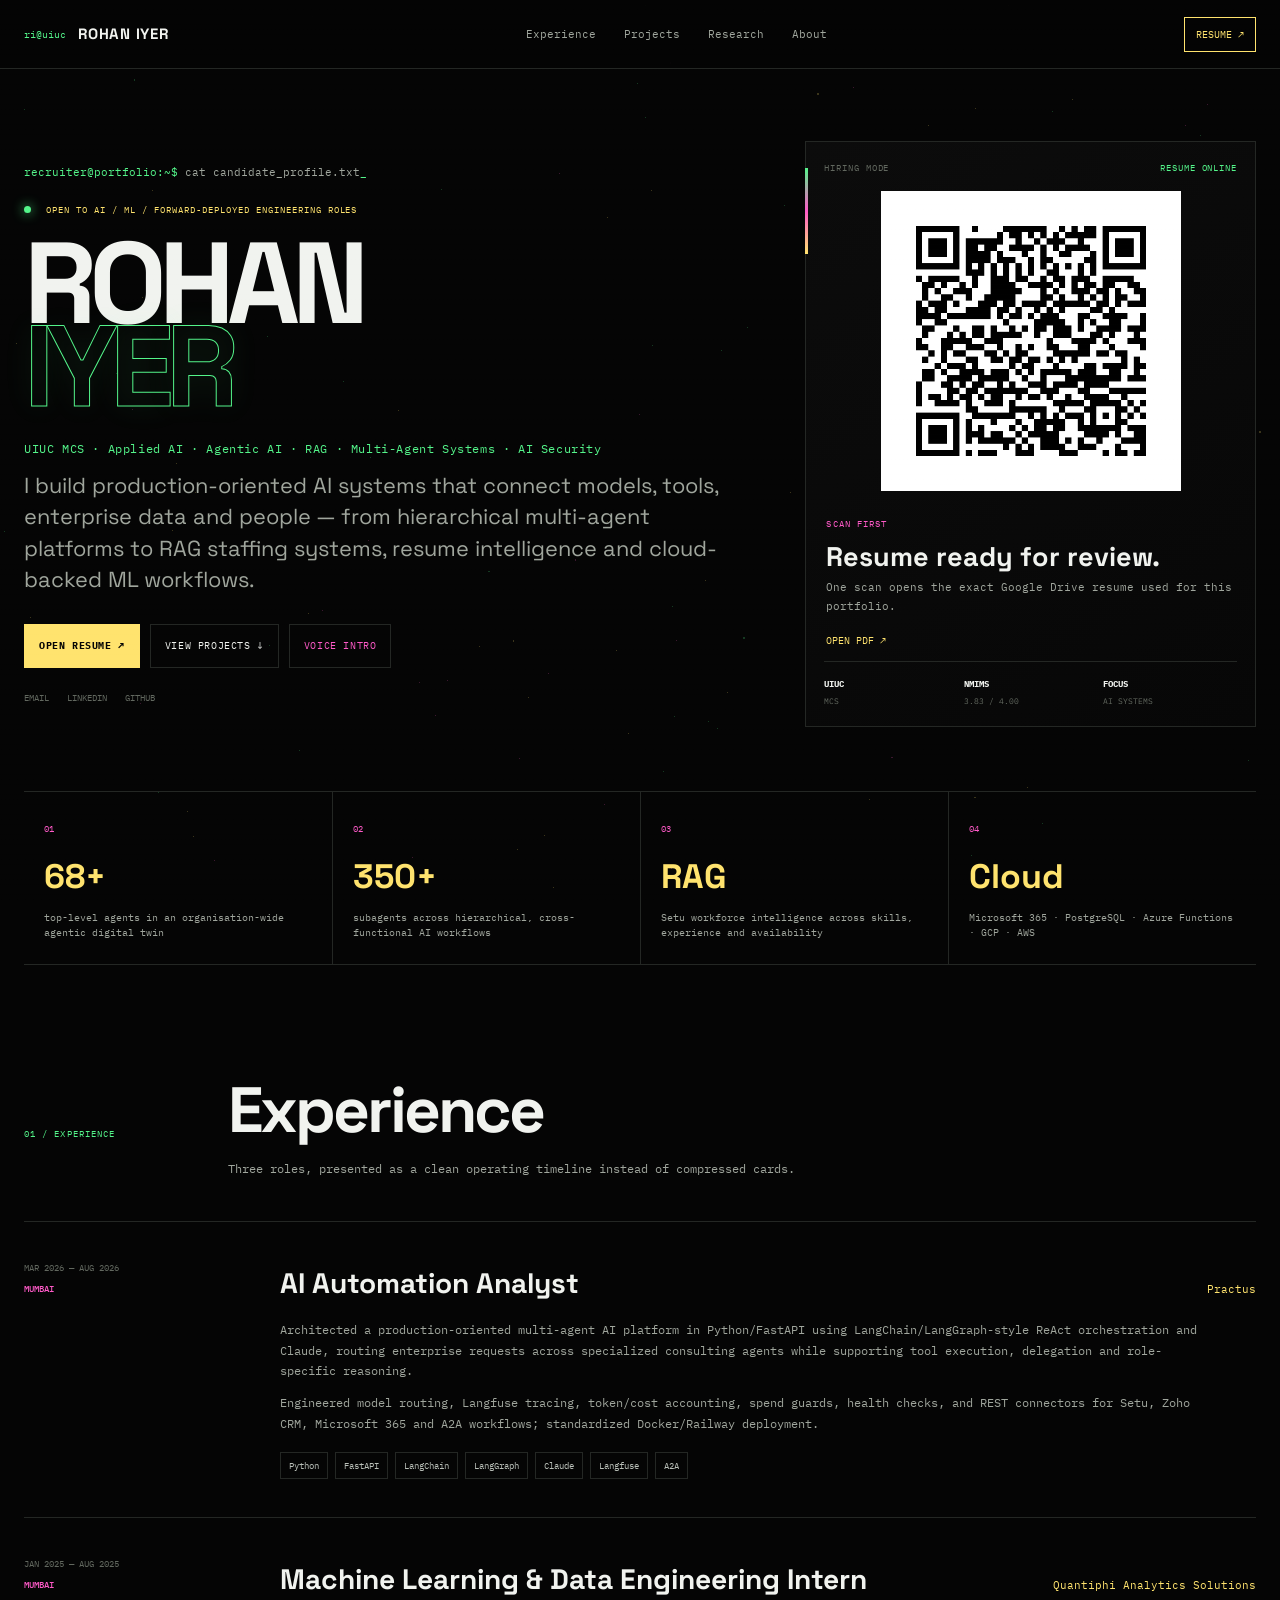
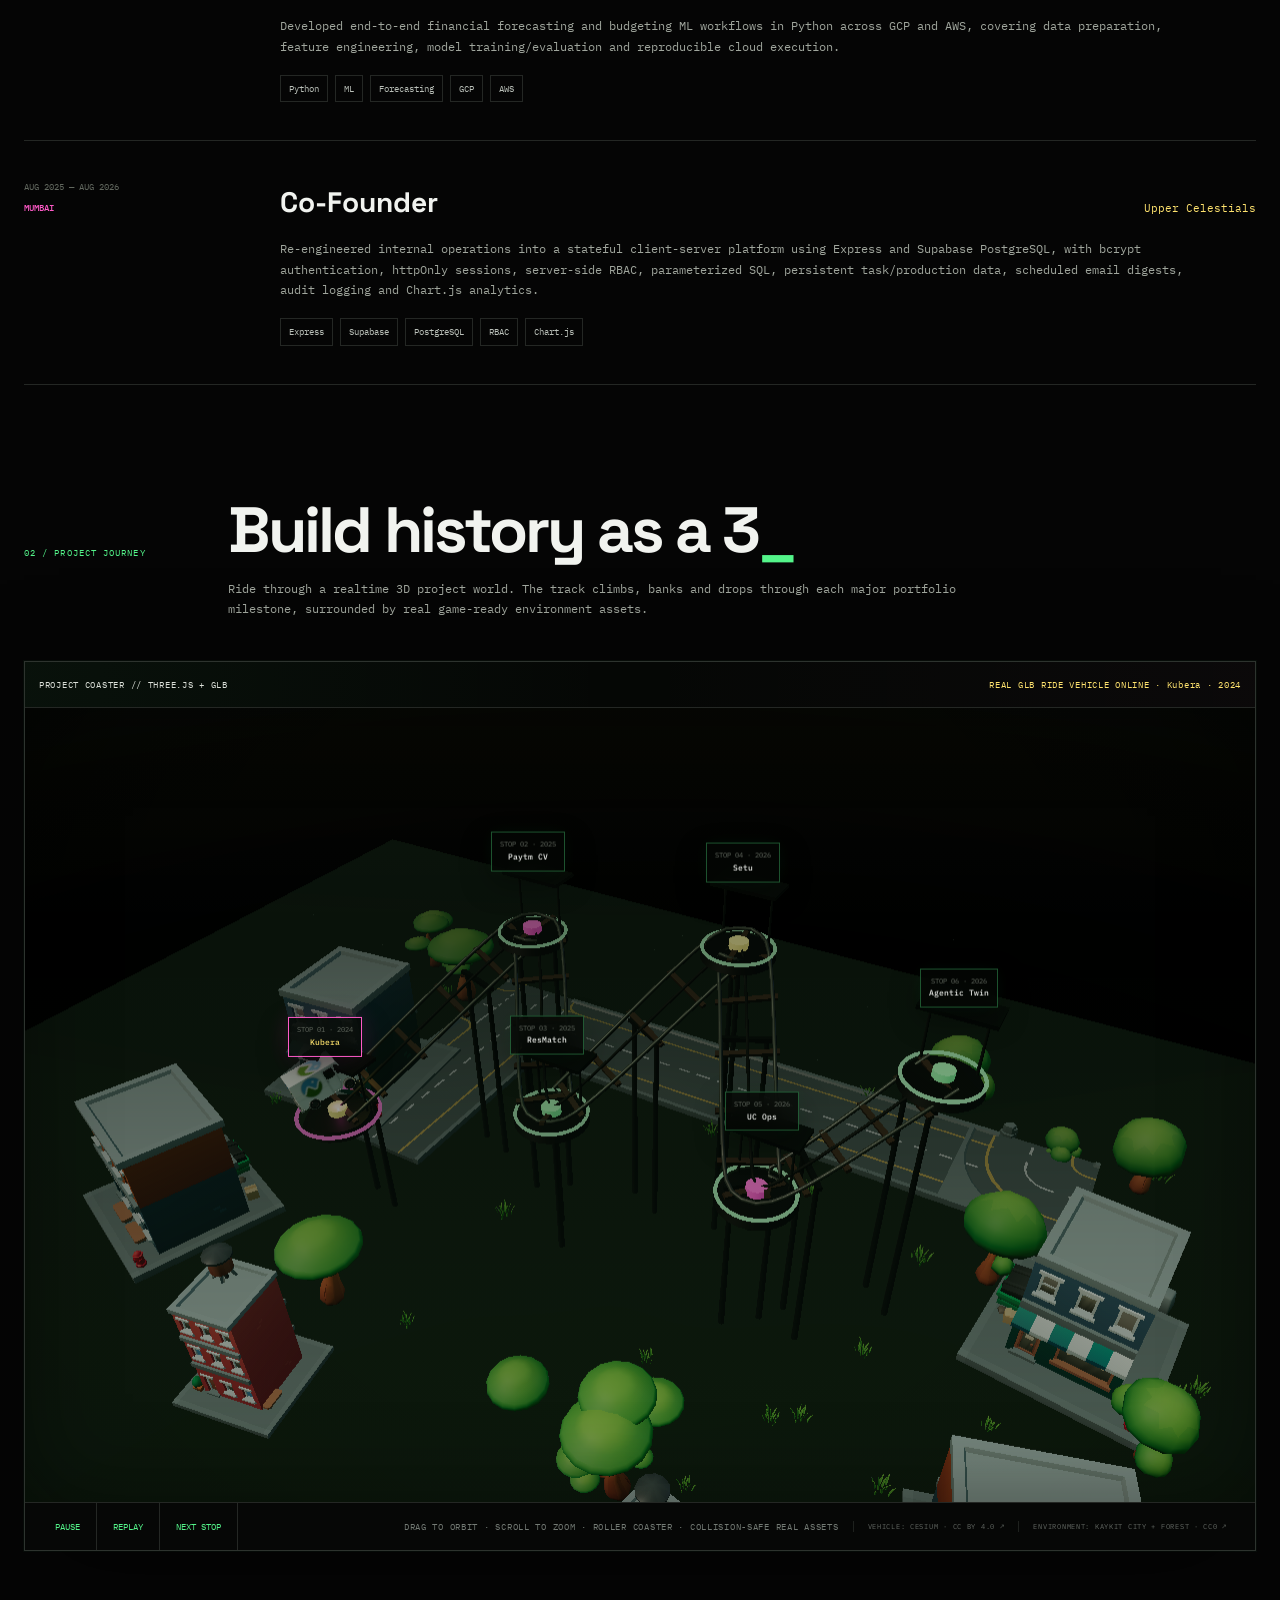
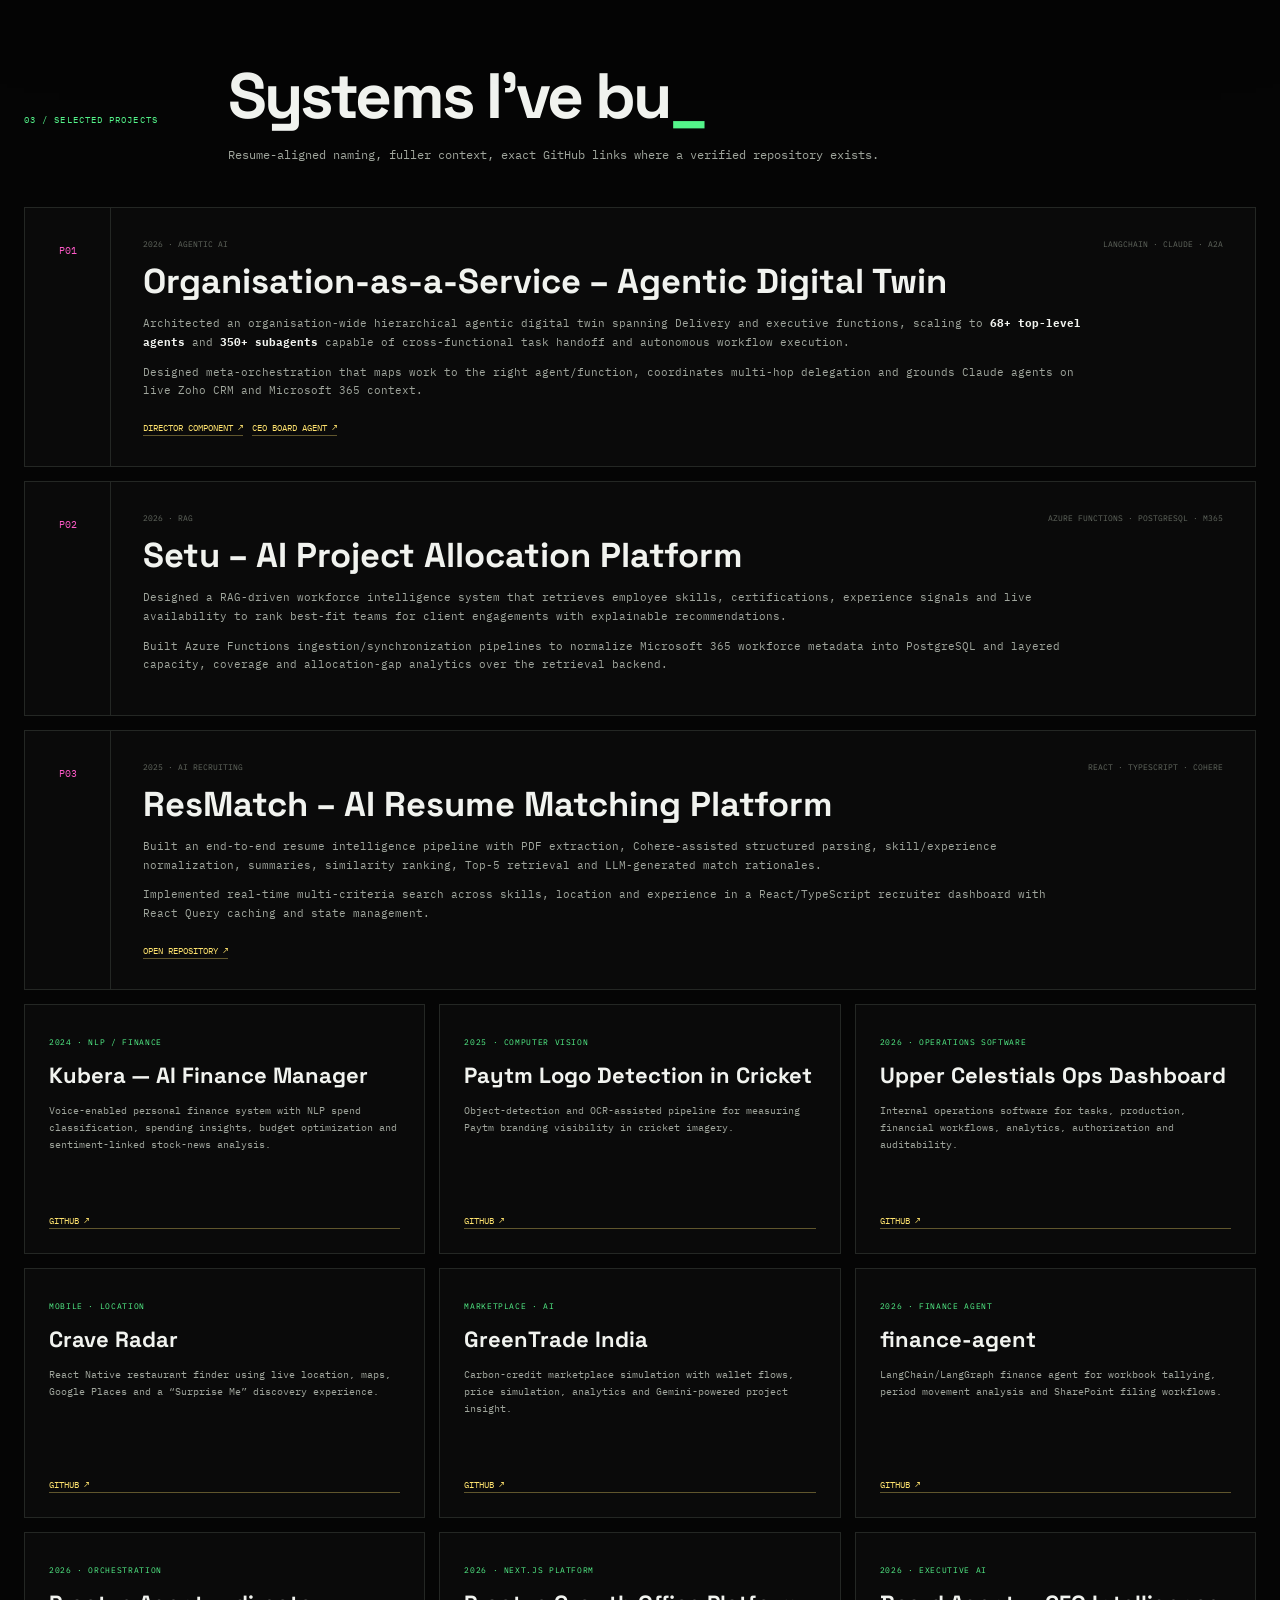
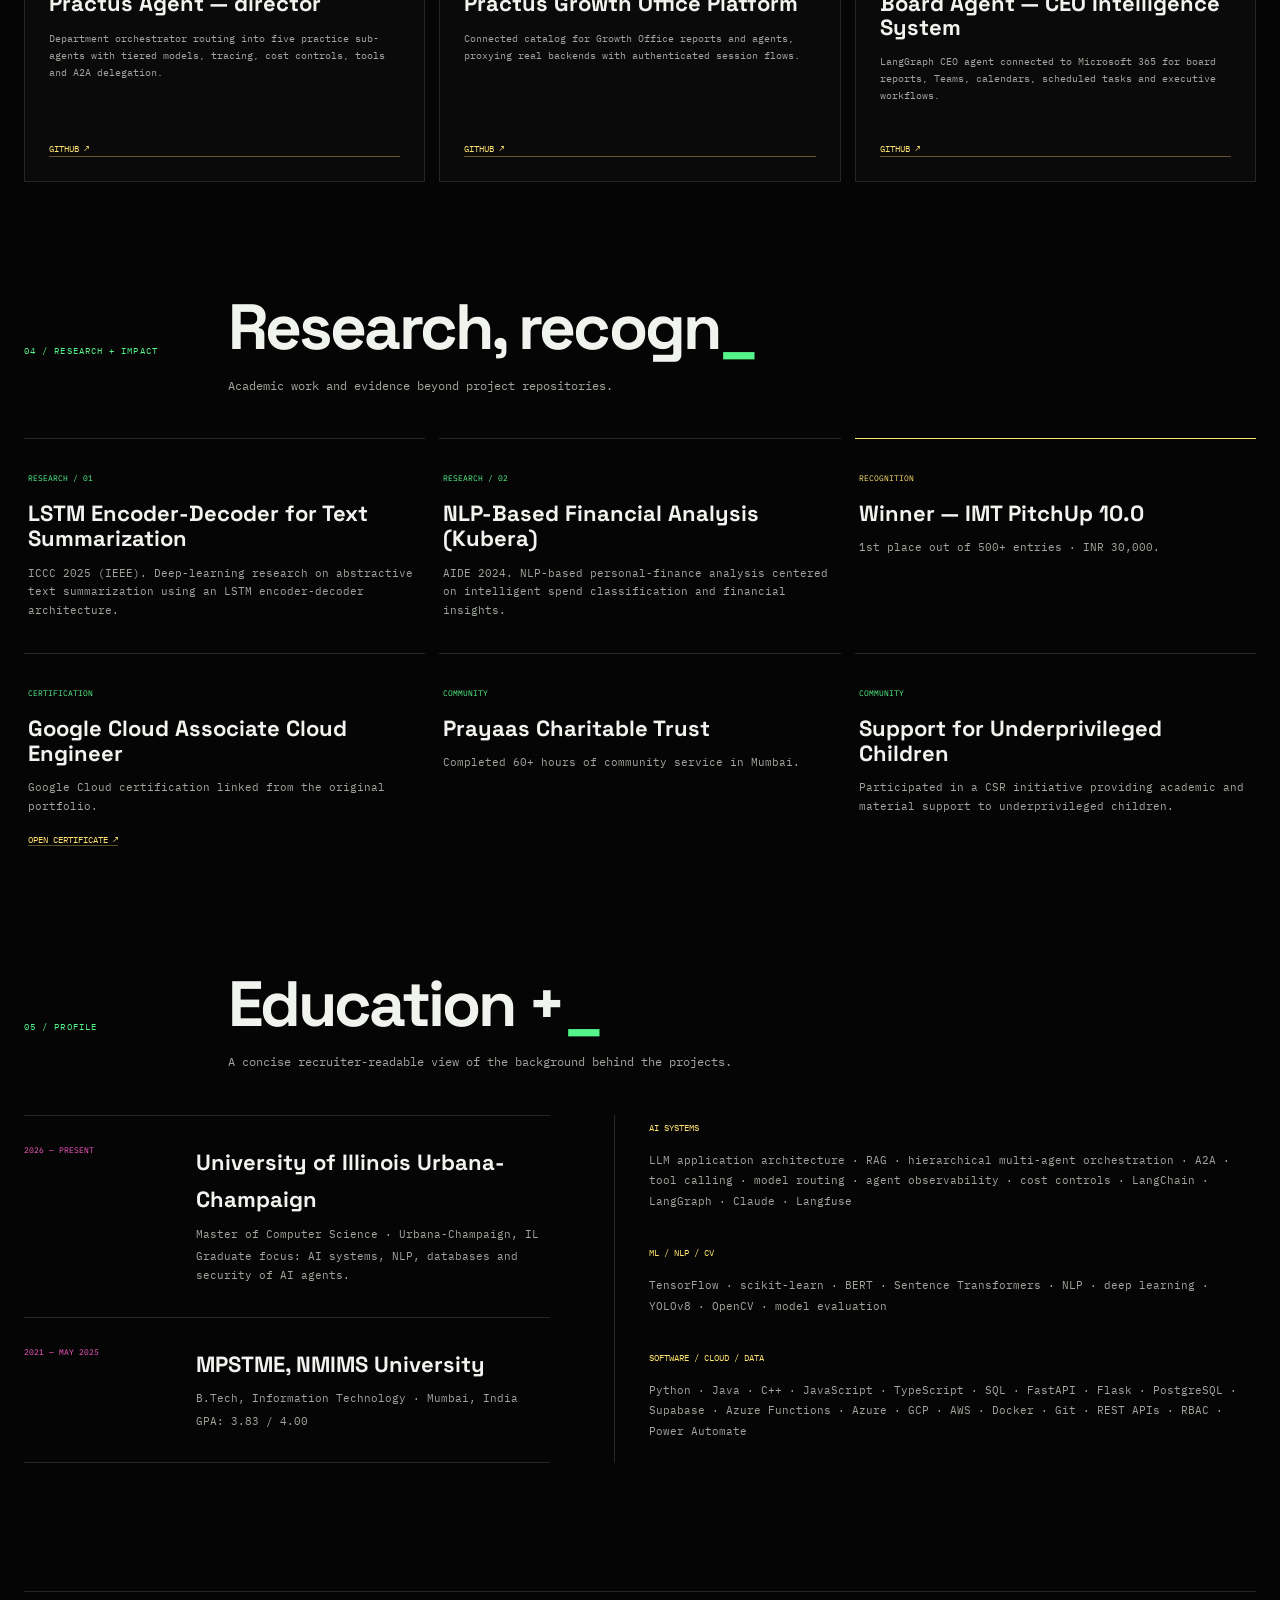
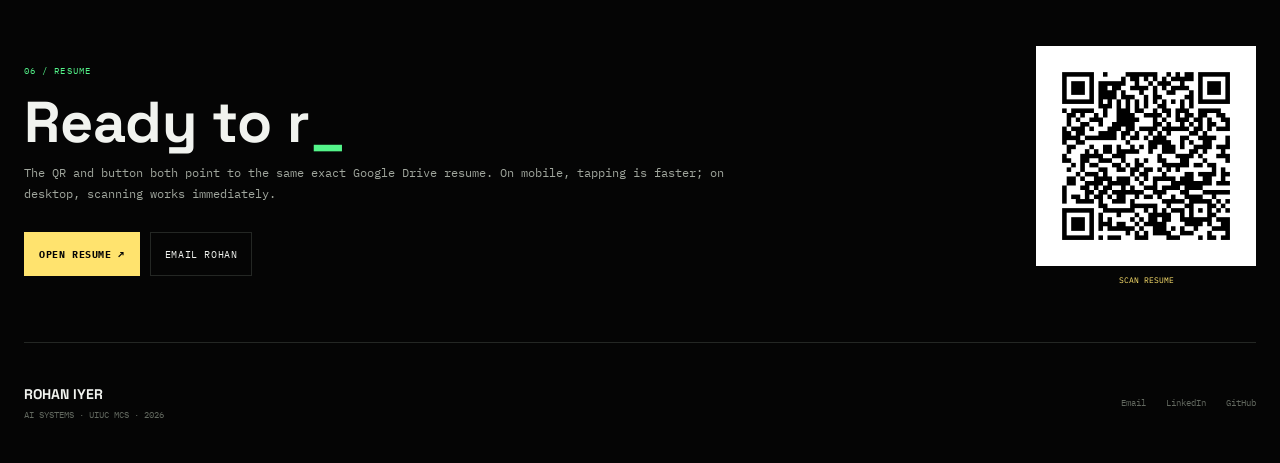
==== commit d00e5388: "Fix GLB placement overlaps and improve realistic environment" ====
--- a/index.html
+++ b/index.html
@@ -102,7 +102,7 @@
           <div class="station-labels" id="stationLabels"></div>
           <div class="transit-mobile-card" id="transitMobileCard"></div>
         </div>
-        <div class="transit-controls"><button id="transitPause" type="button">PAUSE</button><button id="transitReplay" type="button">REPLAY</button><button id="transitNext" type="button">NEXT STOP</button><span class="world-help">DRAG TO ORBIT · SCROLL TO ZOOM · ROLLER COASTER · REAL ROAD + FOREST ASSETS</span><a class="asset-credit" href="https://github.com/KhronosGroup/glTF-Sample-Assets/tree/main/Models/CesiumMilkTruck" target="_blank" rel="noopener">VEHICLE: CESIUM · CC BY 4.0 ↗</a><a class="asset-credit" href="https://kaylousberg.com" target="_blank" rel="noopener">ENVIRONMENT: KAYKIT CITY + FOREST · CC0 ↗</a></div>
+        <div class="transit-controls"><button id="transitPause" type="button">PAUSE</button><button id="transitReplay" type="button">REPLAY</button><button id="transitNext" type="button">NEXT STOP</button><span class="world-help">DRAG TO ORBIT · SCROLL TO ZOOM · ROLLER COASTER · COLLISION-SAFE REAL ASSETS</span><a class="asset-credit" href="https://github.com/KhronosGroup/glTF-Sample-Assets/tree/main/Models/CesiumMilkTruck" target="_blank" rel="noopener">VEHICLE: CESIUM · CC BY 4.0 ↗</a><a class="asset-credit" href="https://kaylousberg.com" target="_blank" rel="noopener">ENVIRONMENT: KAYKIT CITY + FOREST · CC0 ↗</a></div>
       </div>
     </section>
 
@@ -164,6 +164,6 @@
 
   <nav class="mobile-dock" aria-label="Mobile navigation"><a href="#home">HOME</a><a href="#experience">EXP</a><a href="#projects">WORK</a><a class="dock-resume" href="https://drive.google.com/file/d/1Y54fF6NSf7t-7F6C4zBrXlQfCAeIgNY-/view?usp=sharing" target="_blank" rel="noopener">RESUME</a></nav>
 
-  <script type="module" src="three-bootstrap.js?v=20260918h"></script>
+  <script type="module" src="three-bootstrap.js?v=20260918i"></script>
 </body>
 </html>
--- a/style.css
+++ b/style.css
@@ -93,3 +93,11 @@
 @media(max-width:460px){
   .transit-stage{height:540px;min-height:540px}
 }
+
+
+/* REALISM_PASS_V4 */
+.transit-stage{background:linear-gradient(180deg,#08120b 0%,#061008 44%,#030504 100%)}
+.transit-shell{box-shadow:0 28px 100px rgba(0,0,0,.38),0 0 0 1px rgba(84,245,138,.035)}
+.world-chip{background:rgba(5,9,6,.78)}
+.transit-mobile-card{box-shadow:0 14px 35px rgba(0,0,0,.38)}
+.asset-credit{opacity:.82}
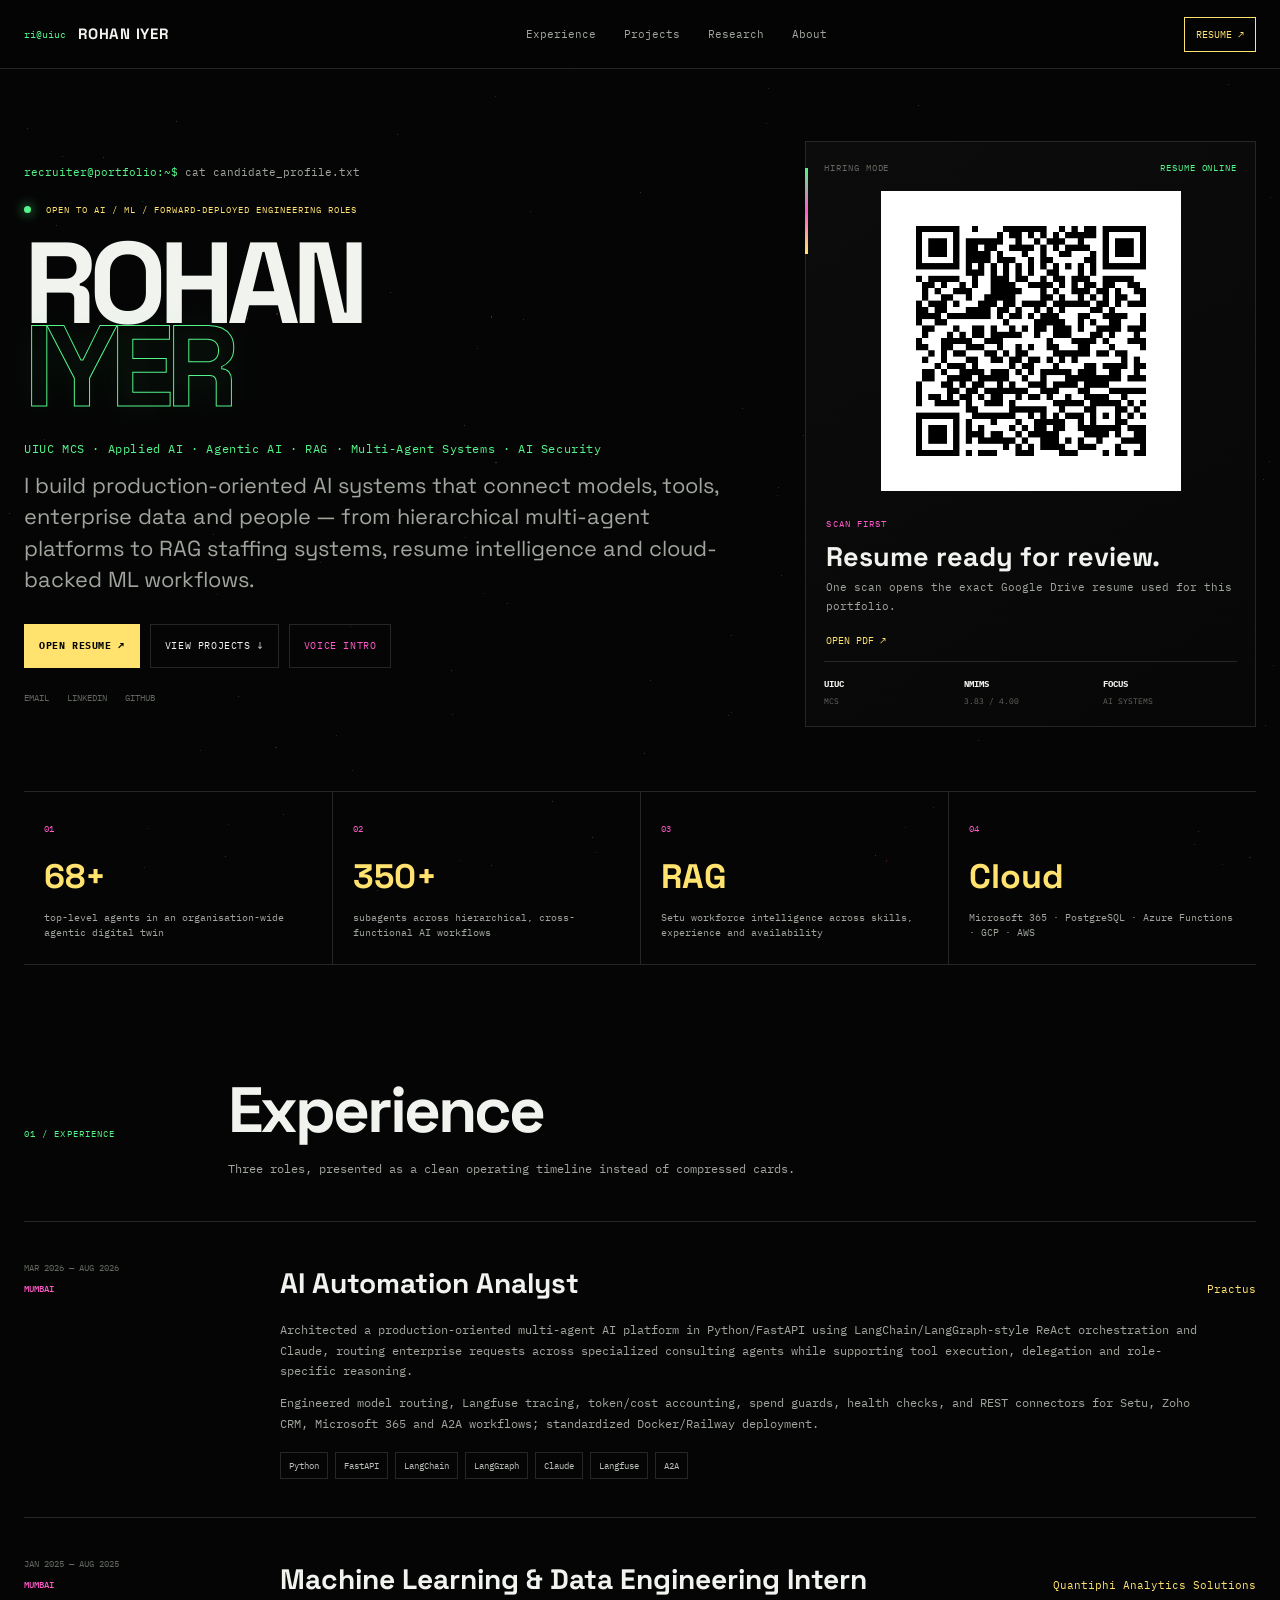
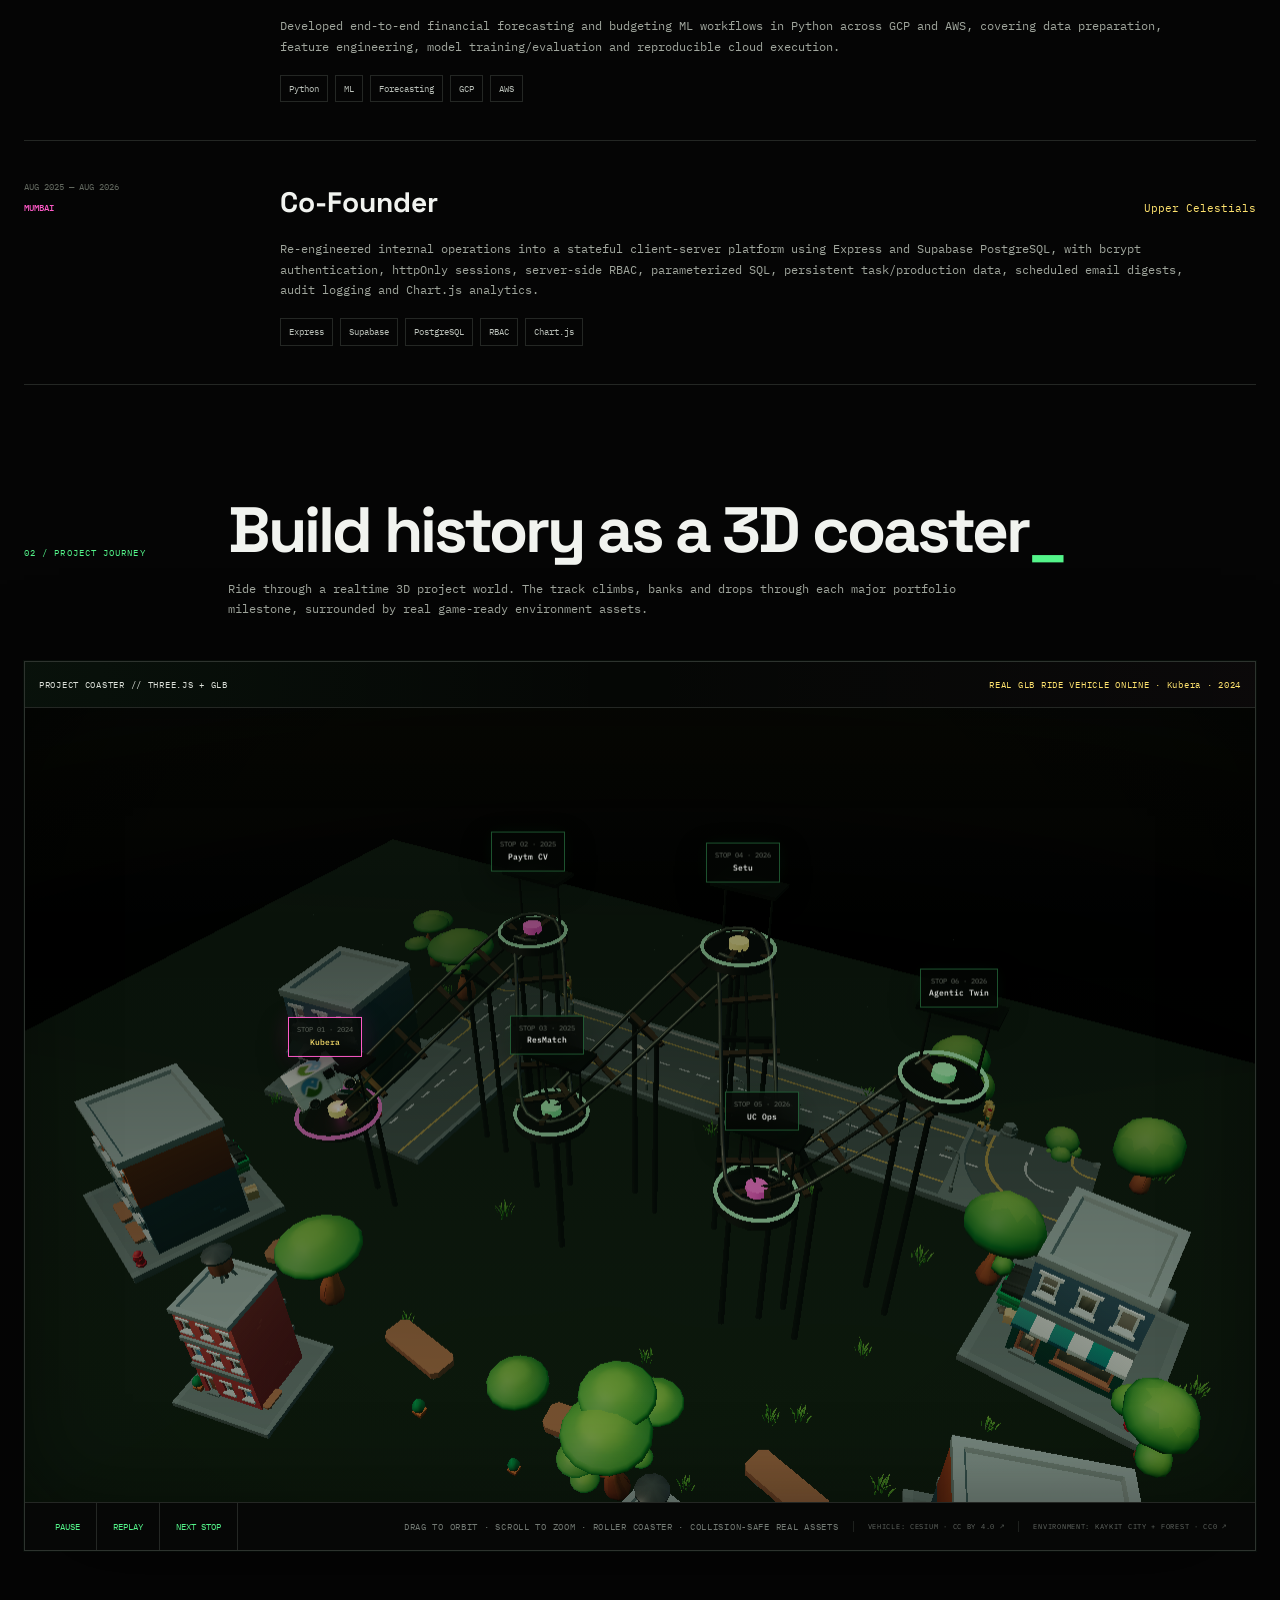
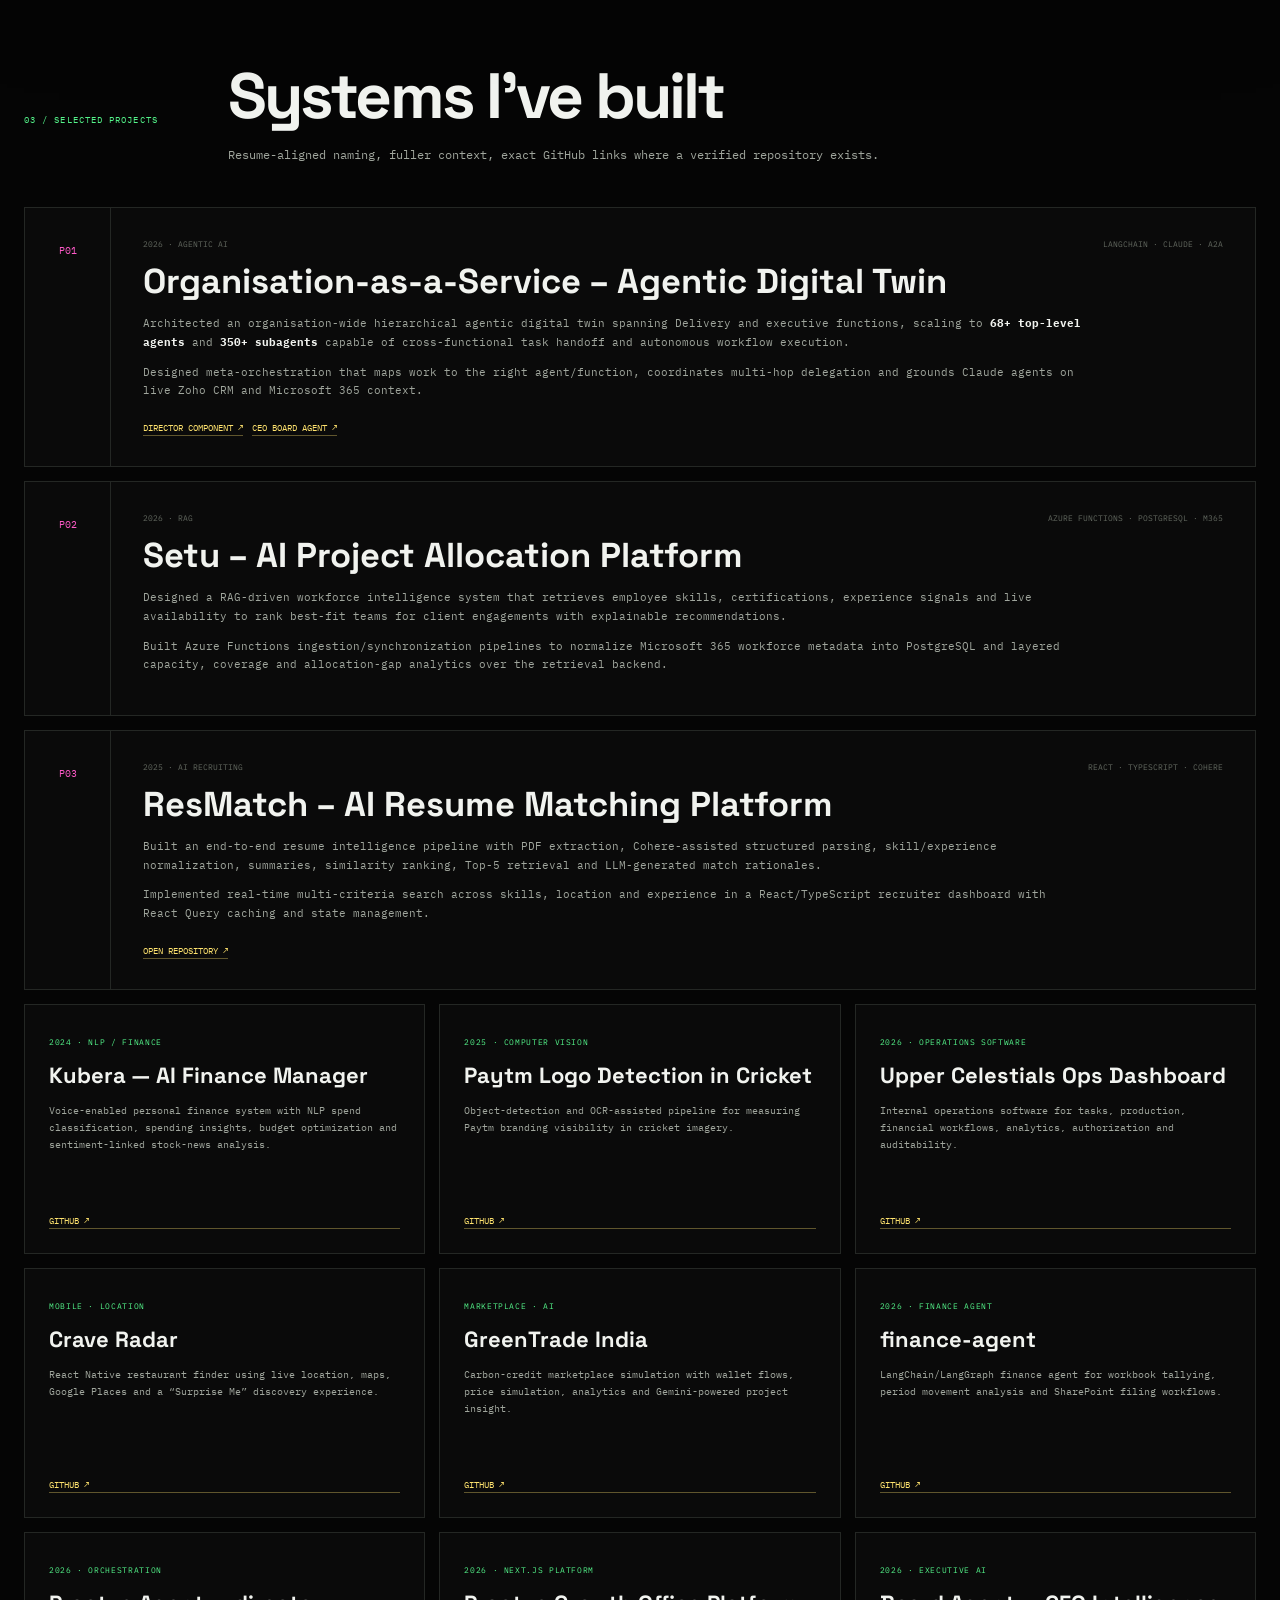
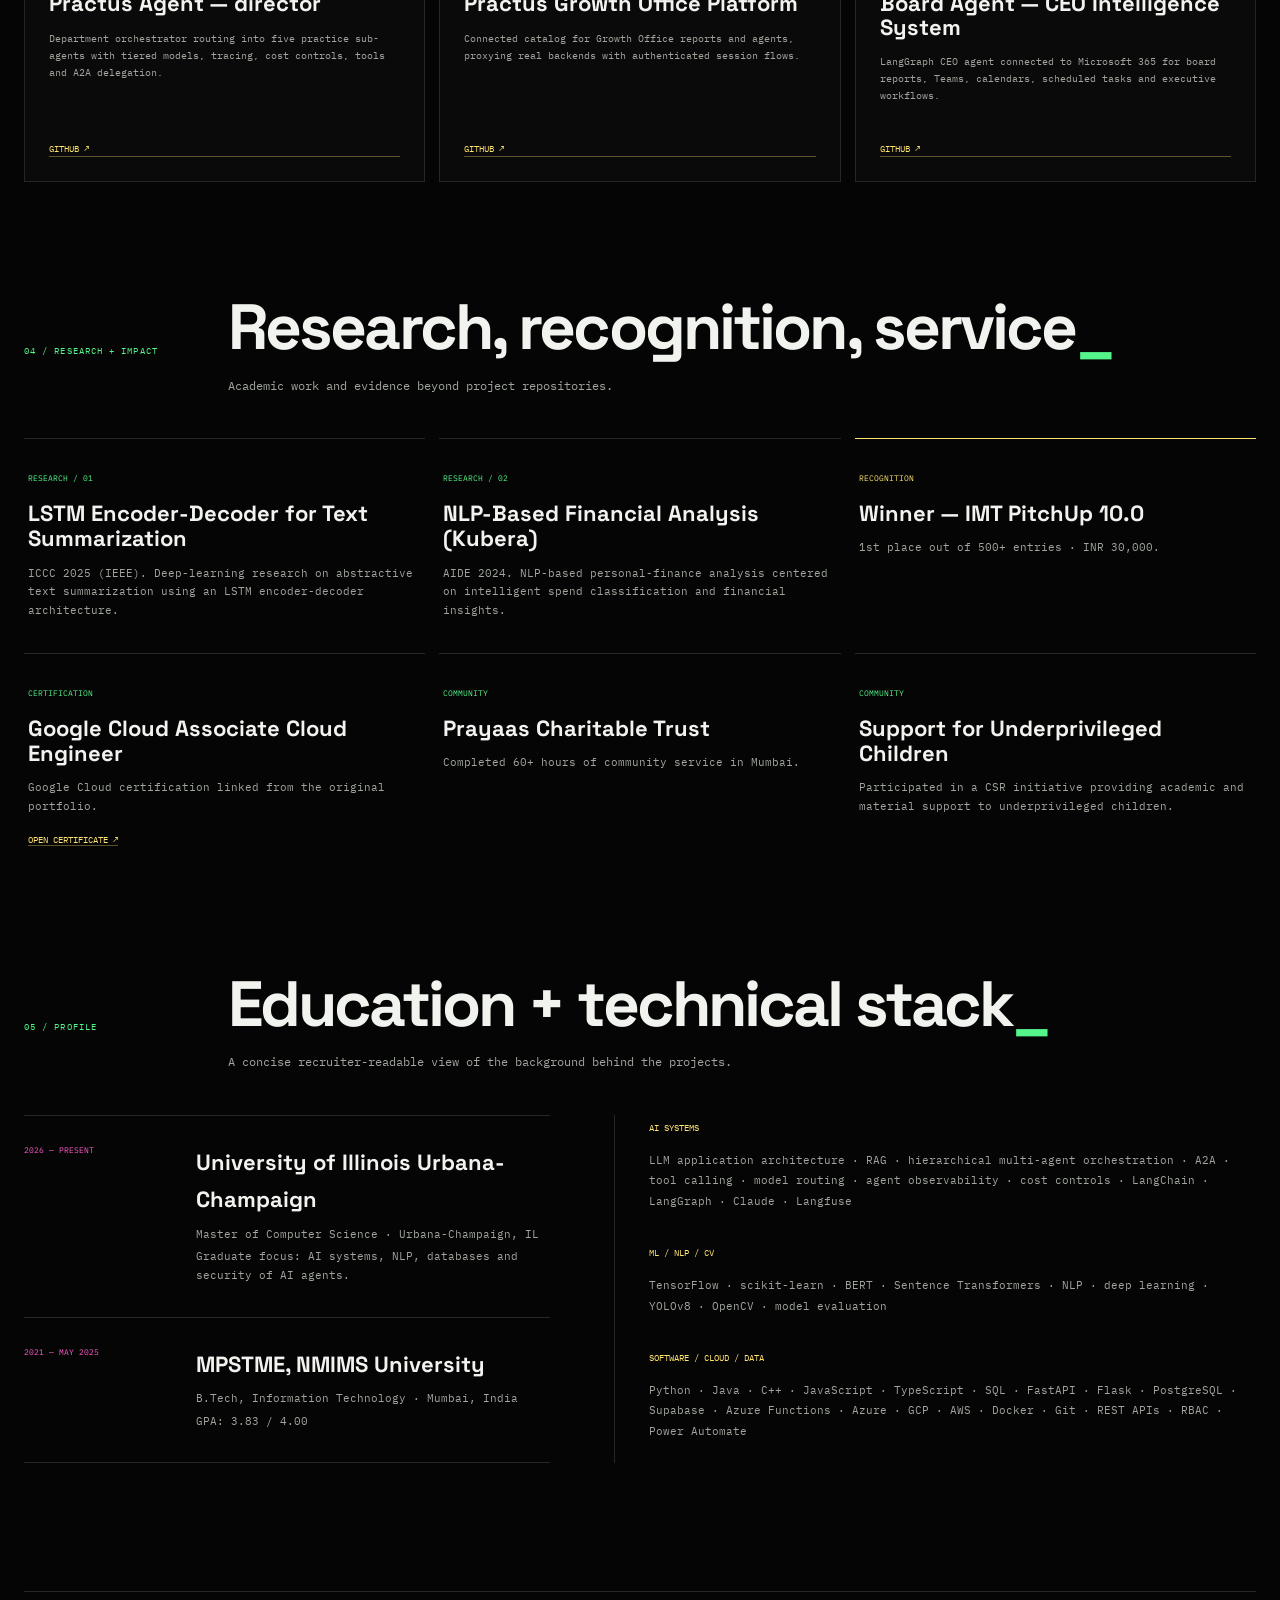
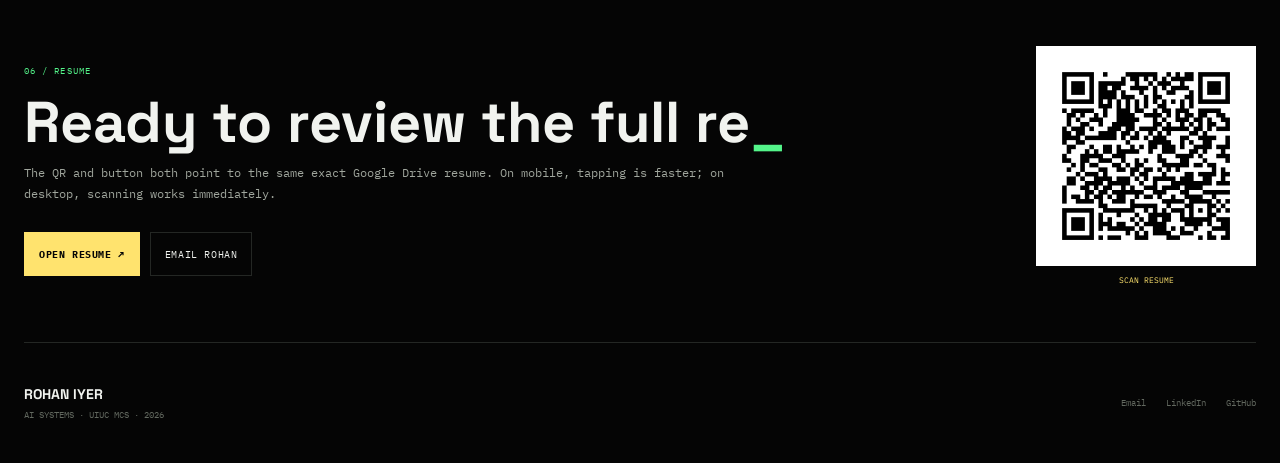
==== commit b63f3370: "Load final collision-safe 3D world" ====
--- a/index.html
+++ b/index.html
@@ -164,6 +164,6 @@
 
   <nav class="mobile-dock" aria-label="Mobile navigation"><a href="#home">HOME</a><a href="#experience">EXP</a><a href="#projects">WORK</a><a class="dock-resume" href="https://drive.google.com/file/d/1Y54fF6NSf7t-7F6C4zBrXlQfCAeIgNY-/view?usp=sharing" target="_blank" rel="noopener">RESUME</a></nav>
 
-  <script type="module" src="three-bootstrap.js?v=20260918i"></script>
+  <script type="module" src="three-bootstrap.js?v=20260918j"></script>
 </body>
 </html>
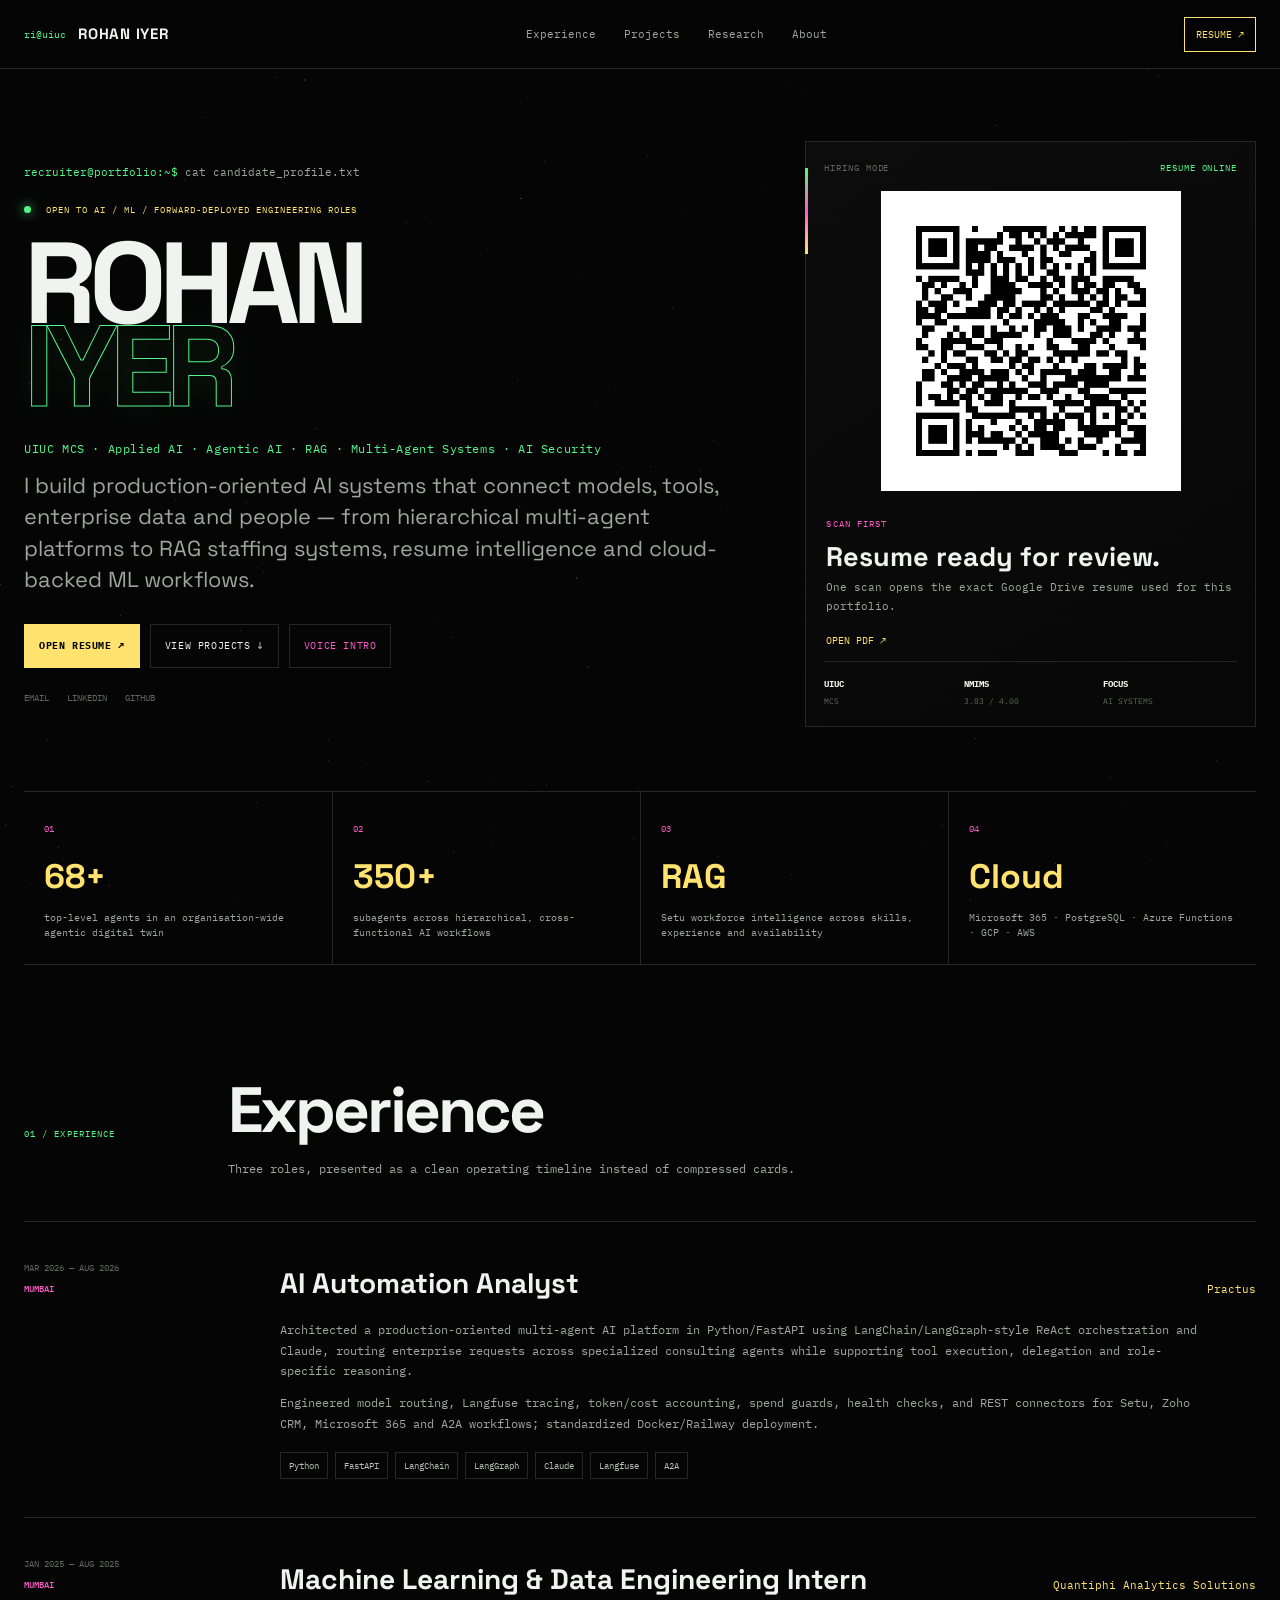
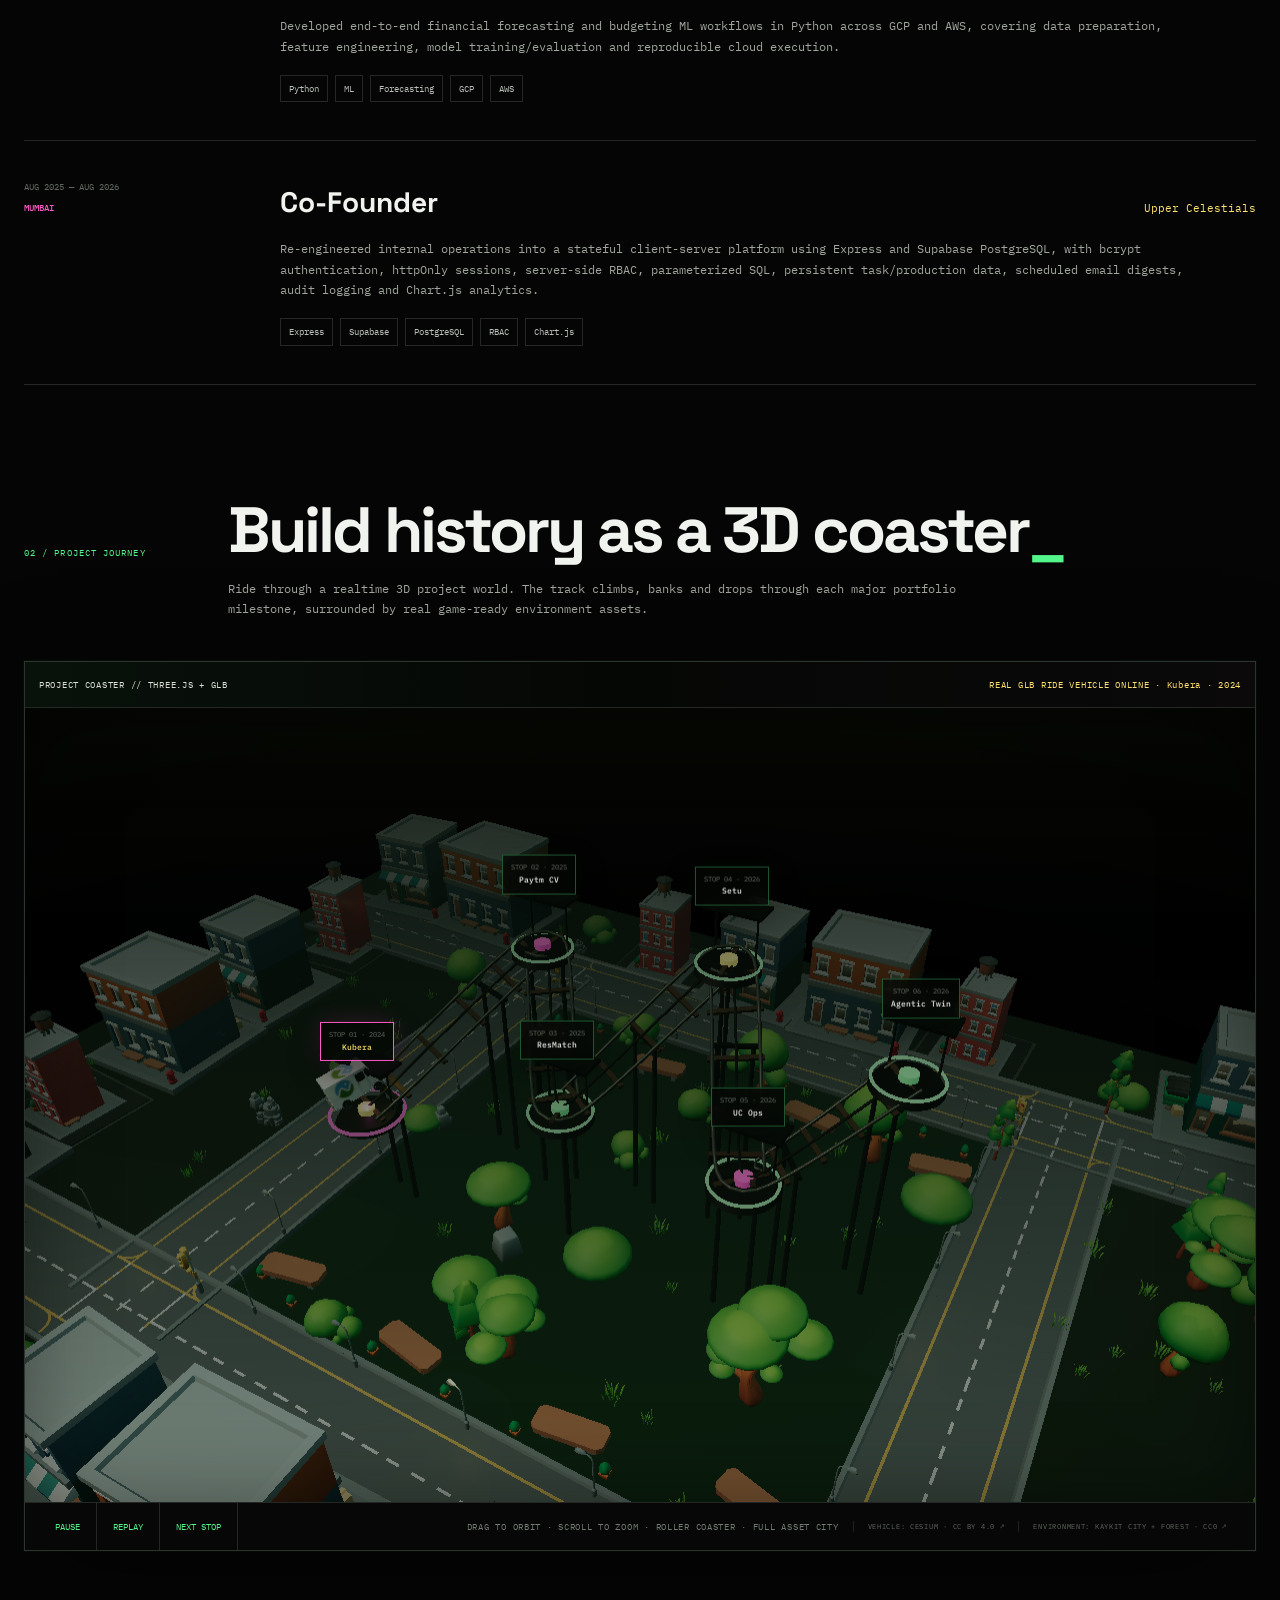
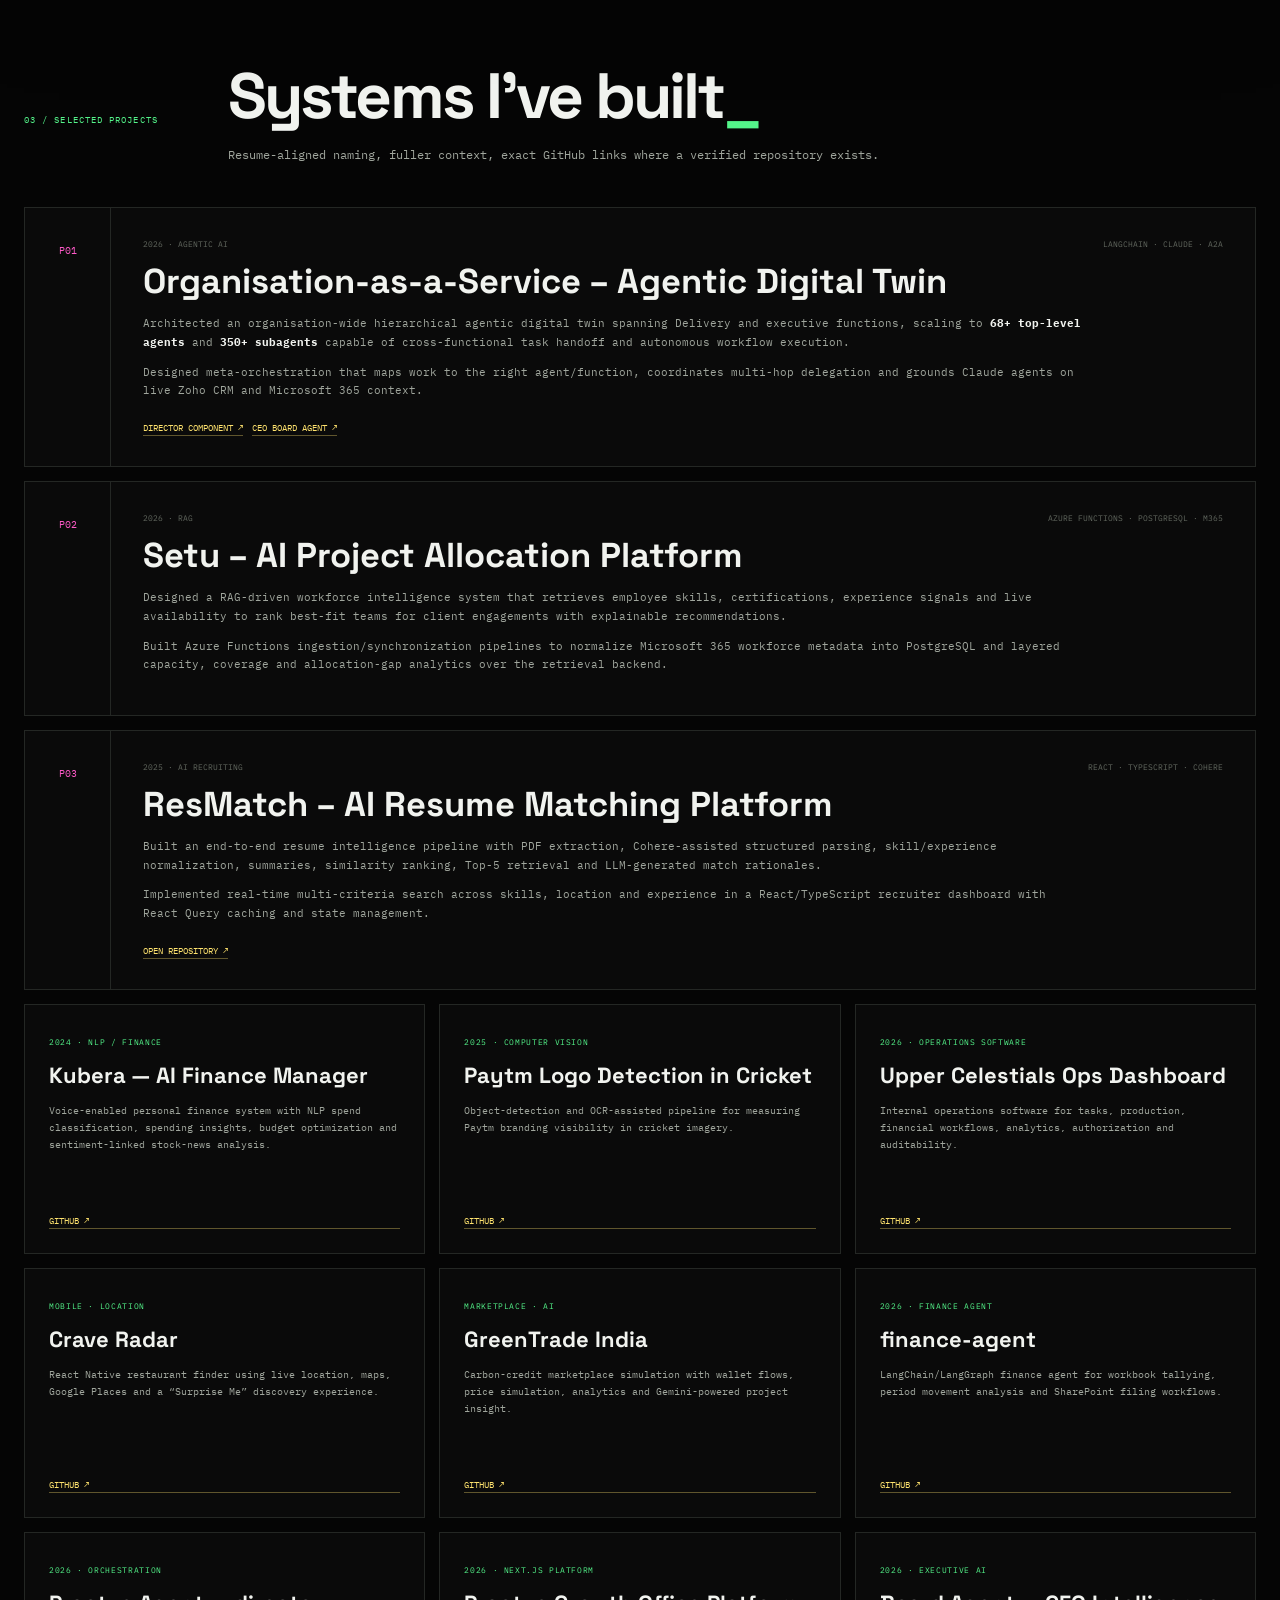
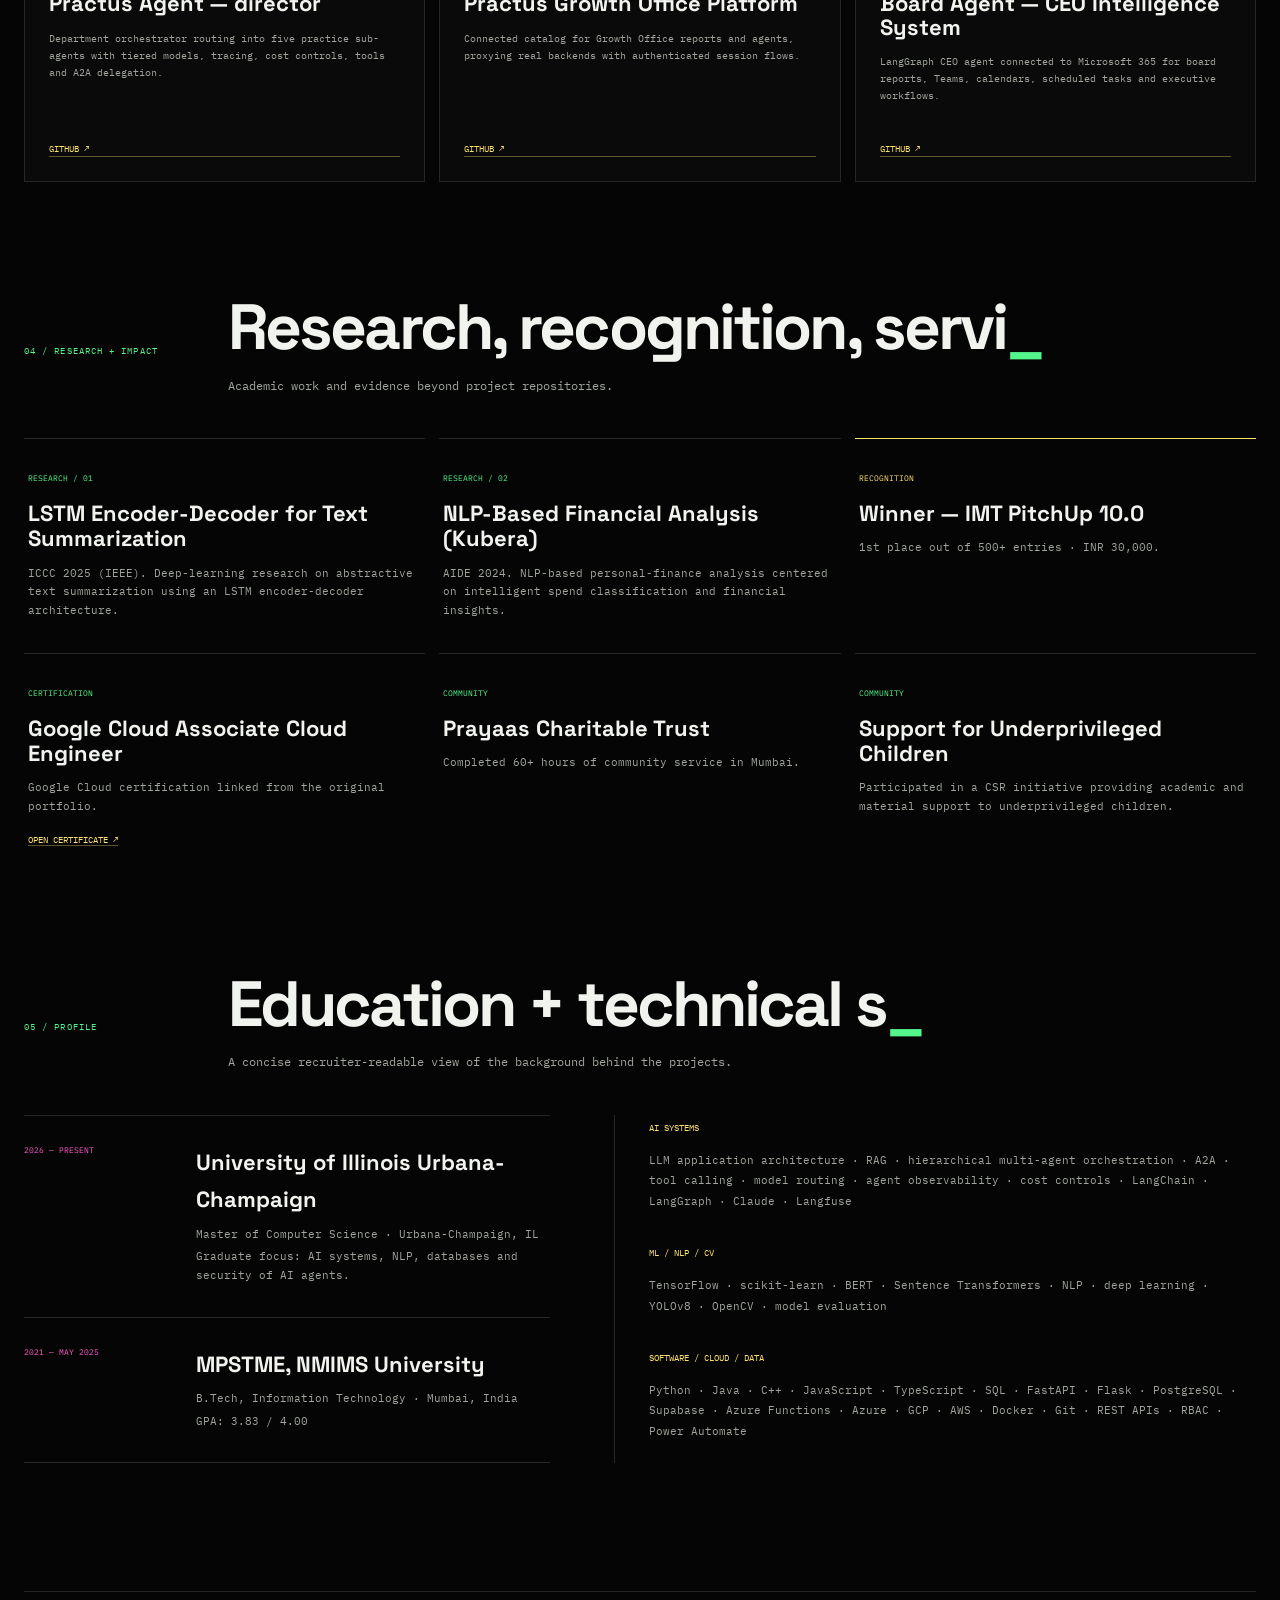
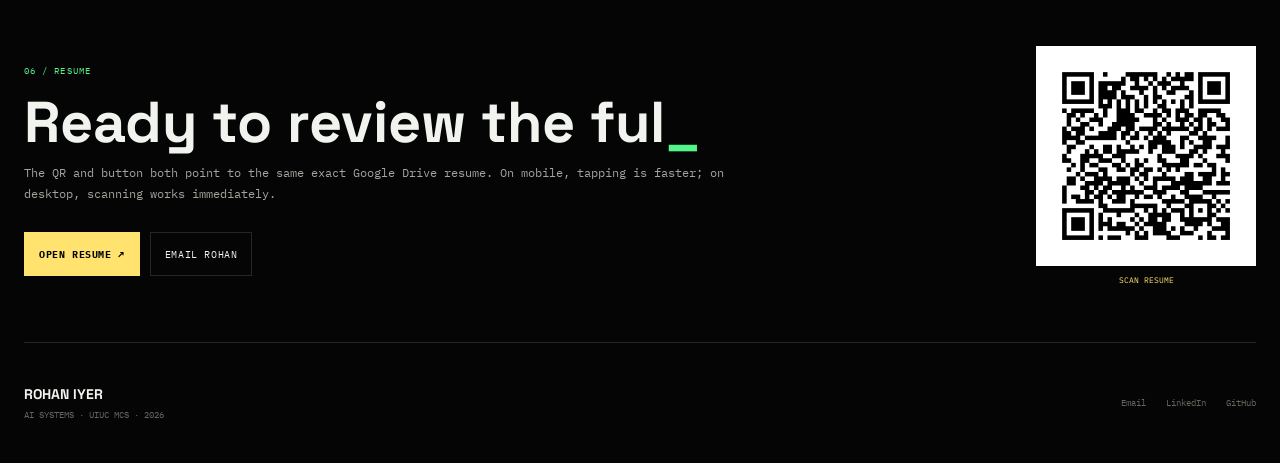
==== commit 50236b53: "Load full asset city environment" ====
--- a/index.html
+++ b/index.html
@@ -102,7 +102,7 @@
           <div class="station-labels" id="stationLabels"></div>
           <div class="transit-mobile-card" id="transitMobileCard"></div>
         </div>
-        <div class="transit-controls"><button id="transitPause" type="button">PAUSE</button><button id="transitReplay" type="button">REPLAY</button><button id="transitNext" type="button">NEXT STOP</button><span class="world-help">DRAG TO ORBIT · SCROLL TO ZOOM · ROLLER COASTER · COLLISION-SAFE REAL ASSETS</span><a class="asset-credit" href="https://github.com/KhronosGroup/glTF-Sample-Assets/tree/main/Models/CesiumMilkTruck" target="_blank" rel="noopener">VEHICLE: CESIUM · CC BY 4.0 ↗</a><a class="asset-credit" href="https://kaylousberg.com" target="_blank" rel="noopener">ENVIRONMENT: KAYKIT CITY + FOREST · CC0 ↗</a></div>
+        <div class="transit-controls"><button id="transitPause" type="button">PAUSE</button><button id="transitReplay" type="button">REPLAY</button><button id="transitNext" type="button">NEXT STOP</button><span class="world-help">DRAG TO ORBIT · SCROLL TO ZOOM · ROLLER COASTER · FULL ASSET CITY</span><a class="asset-credit" href="https://github.com/KhronosGroup/glTF-Sample-Assets/tree/main/Models/CesiumMilkTruck" target="_blank" rel="noopener">VEHICLE: CESIUM · CC BY 4.0 ↗</a><a class="asset-credit" href="https://kaylousberg.com" target="_blank" rel="noopener">ENVIRONMENT: KAYKIT CITY + FOREST · CC0 ↗</a></div>
       </div>
     </section>
 
@@ -164,6 +164,6 @@
 
   <nav class="mobile-dock" aria-label="Mobile navigation"><a href="#home">HOME</a><a href="#experience">EXP</a><a href="#projects">WORK</a><a class="dock-resume" href="https://drive.google.com/file/d/1Y54fF6NSf7t-7F6C4zBrXlQfCAeIgNY-/view?usp=sharing" target="_blank" rel="noopener">RESUME</a></nav>
 
-  <script type="module" src="three-bootstrap.js?v=20260918j"></script>
+  <script type="module" src="three-bootstrap.js?v=20260918k"></script>
 </body>
 </html>
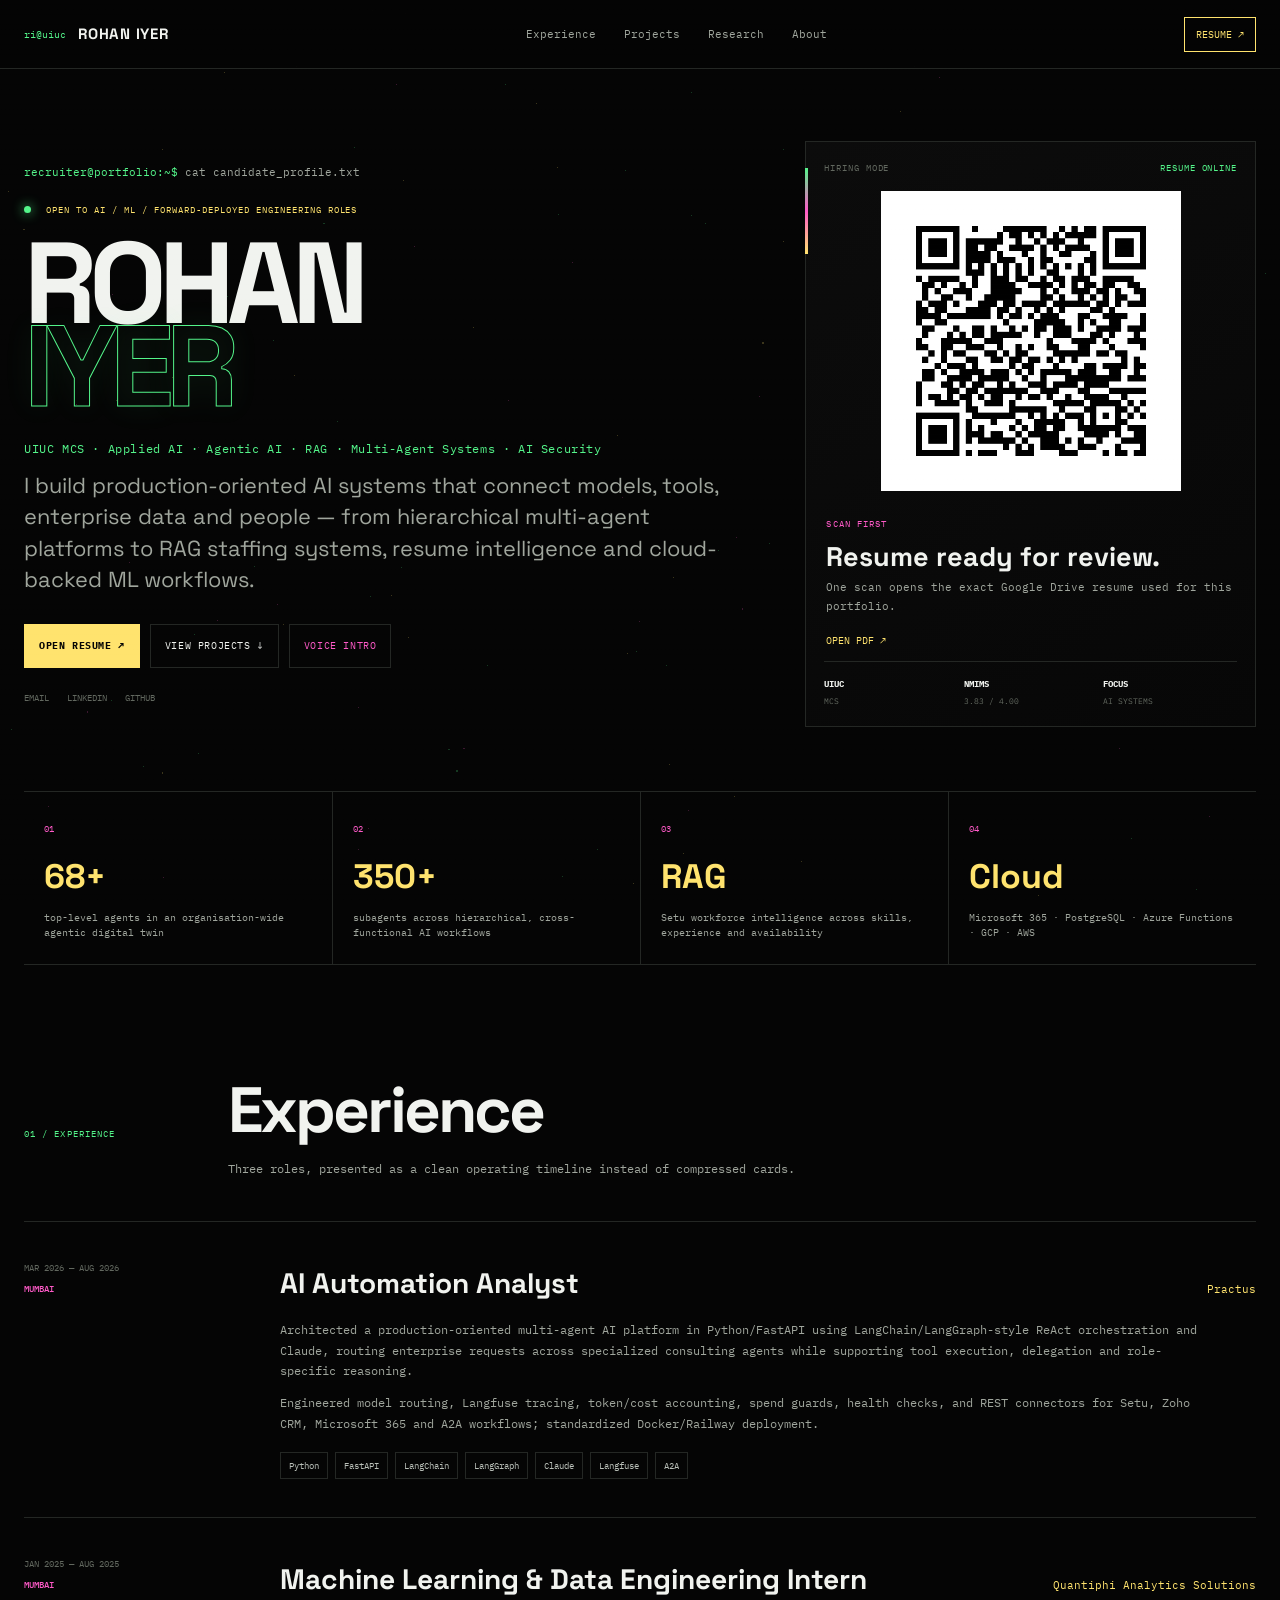
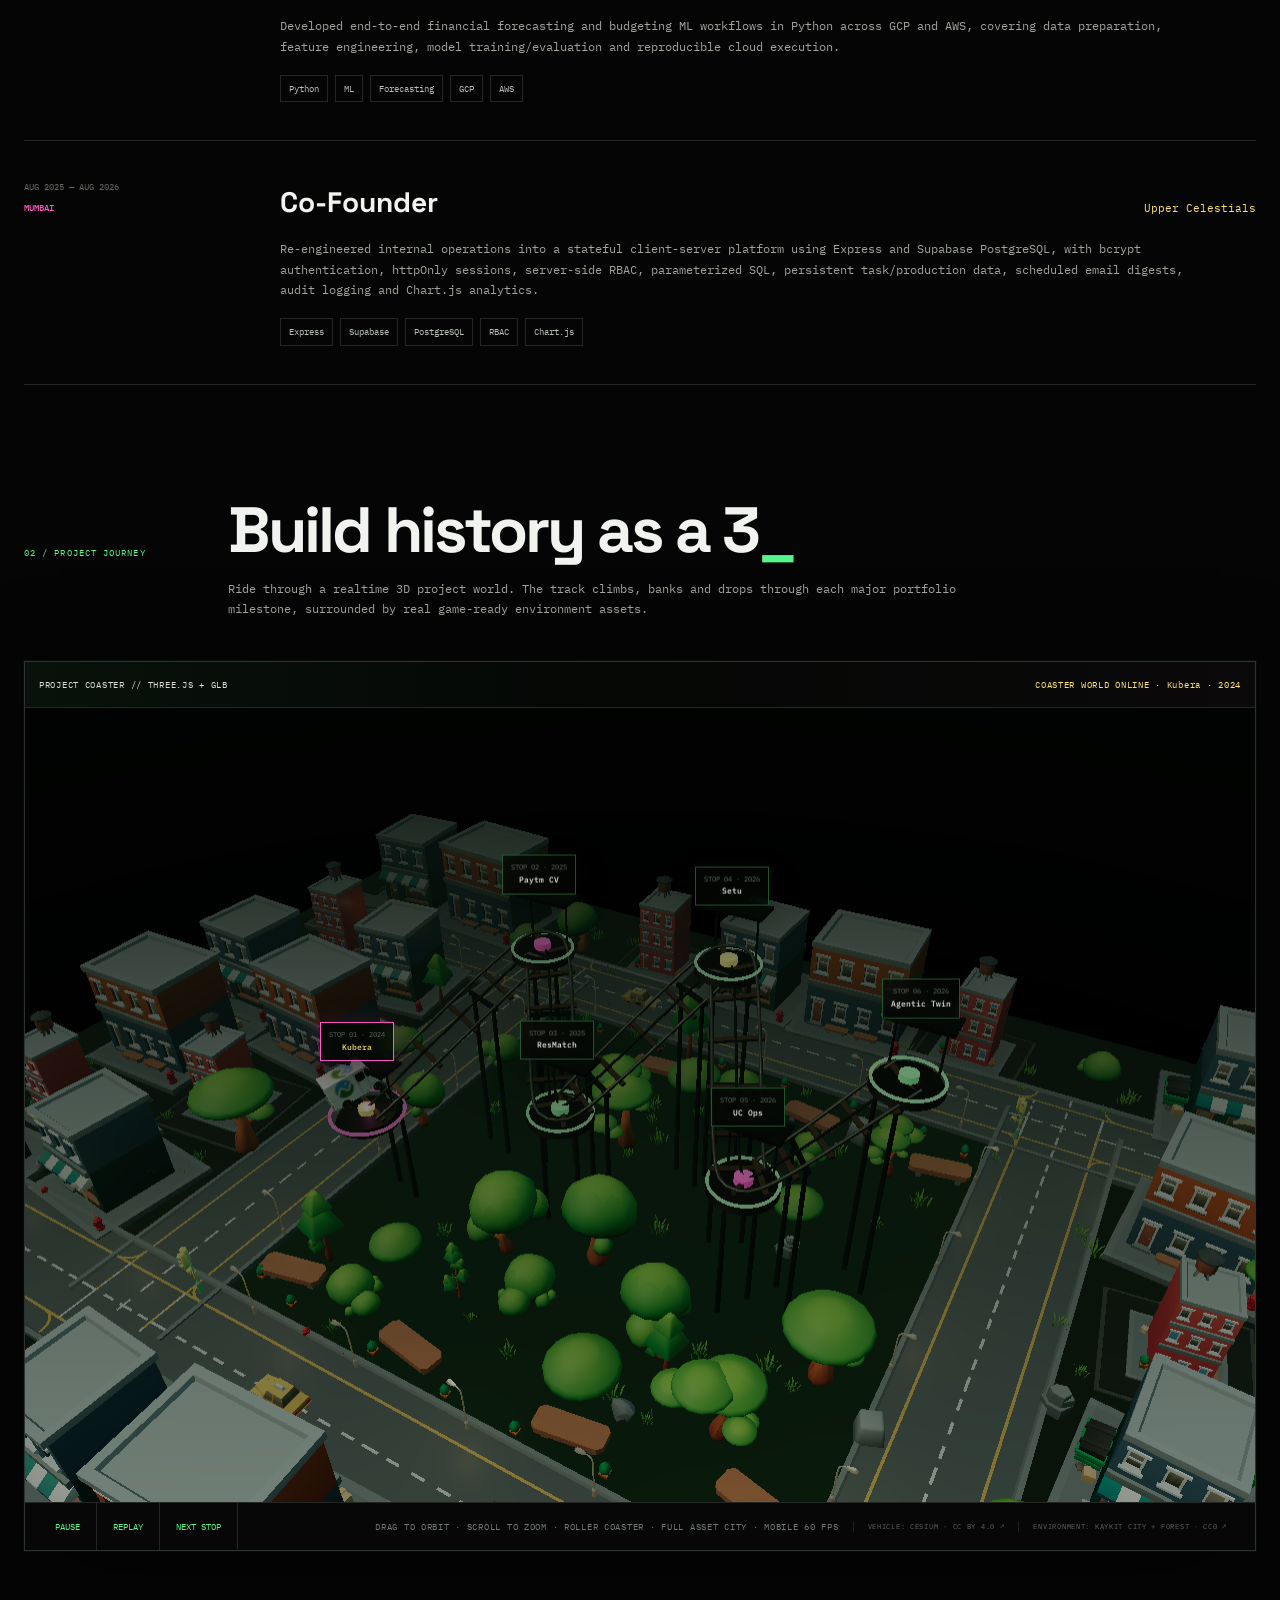
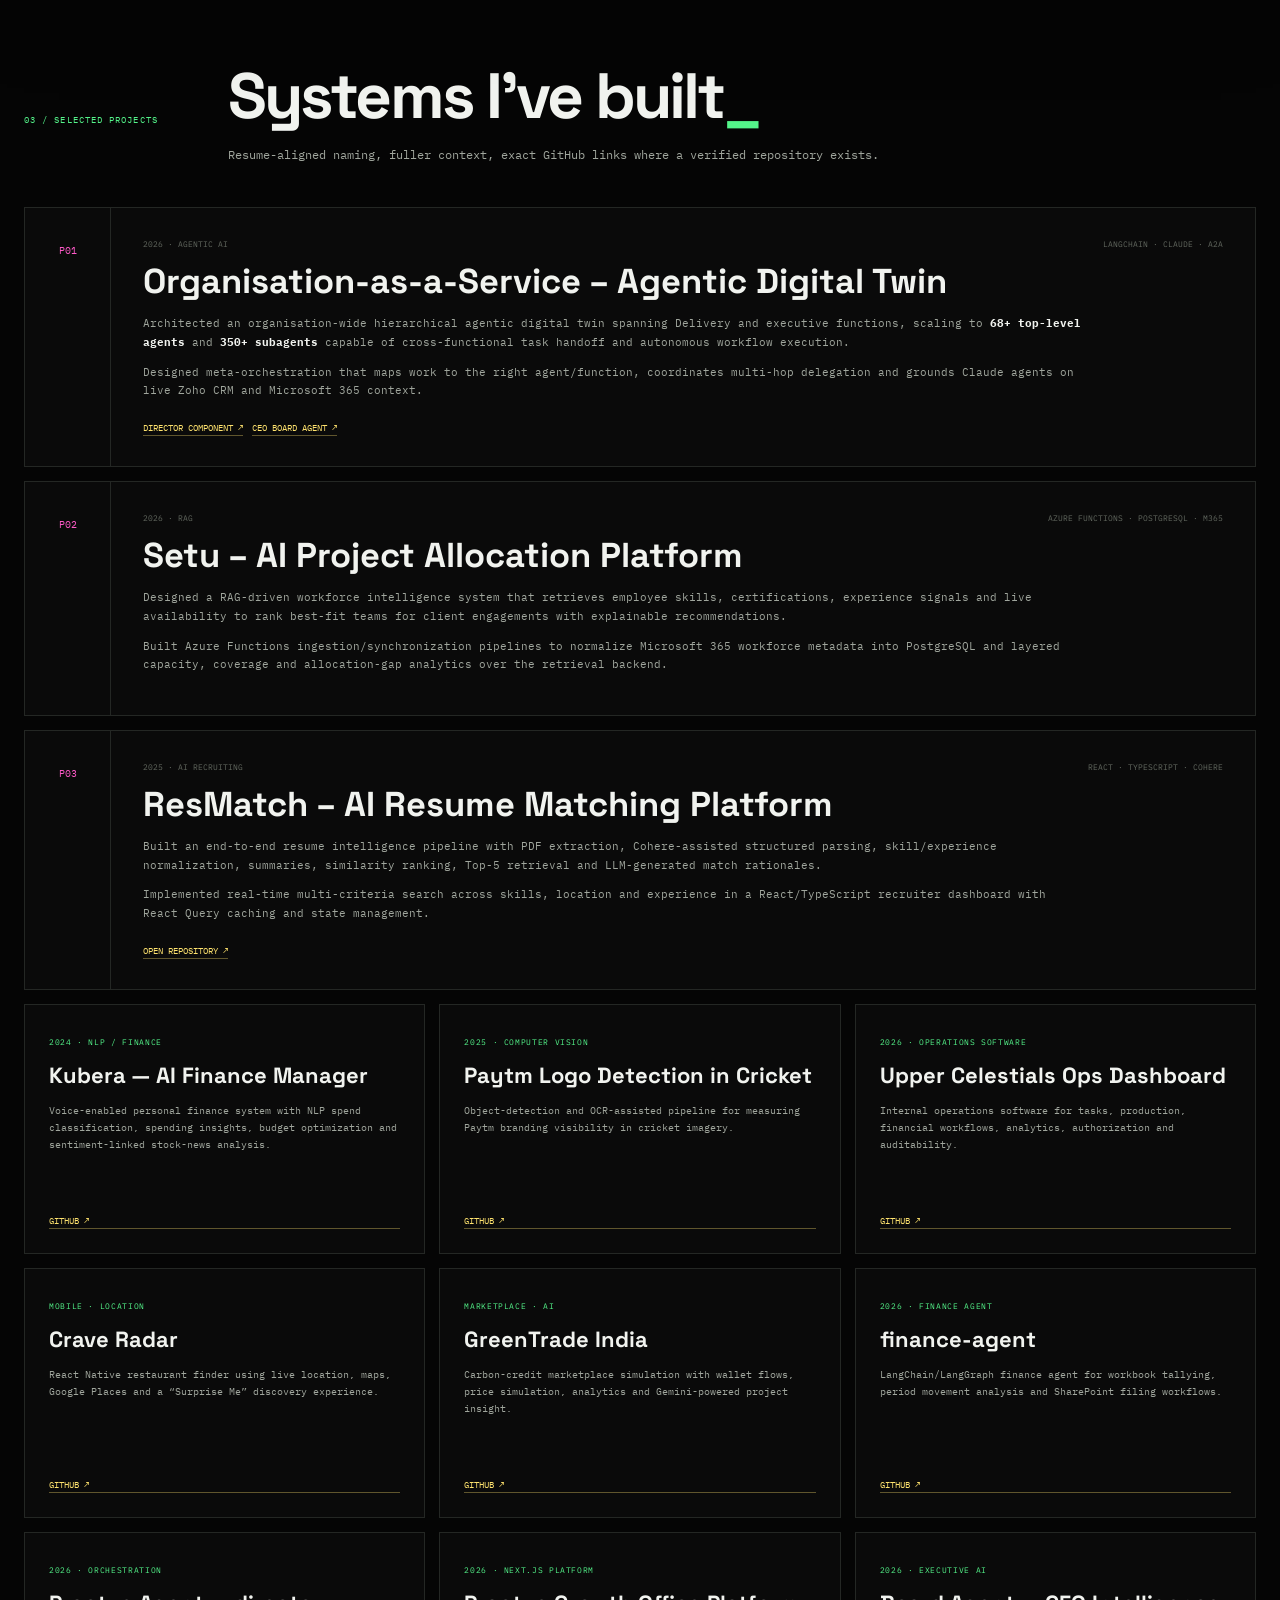
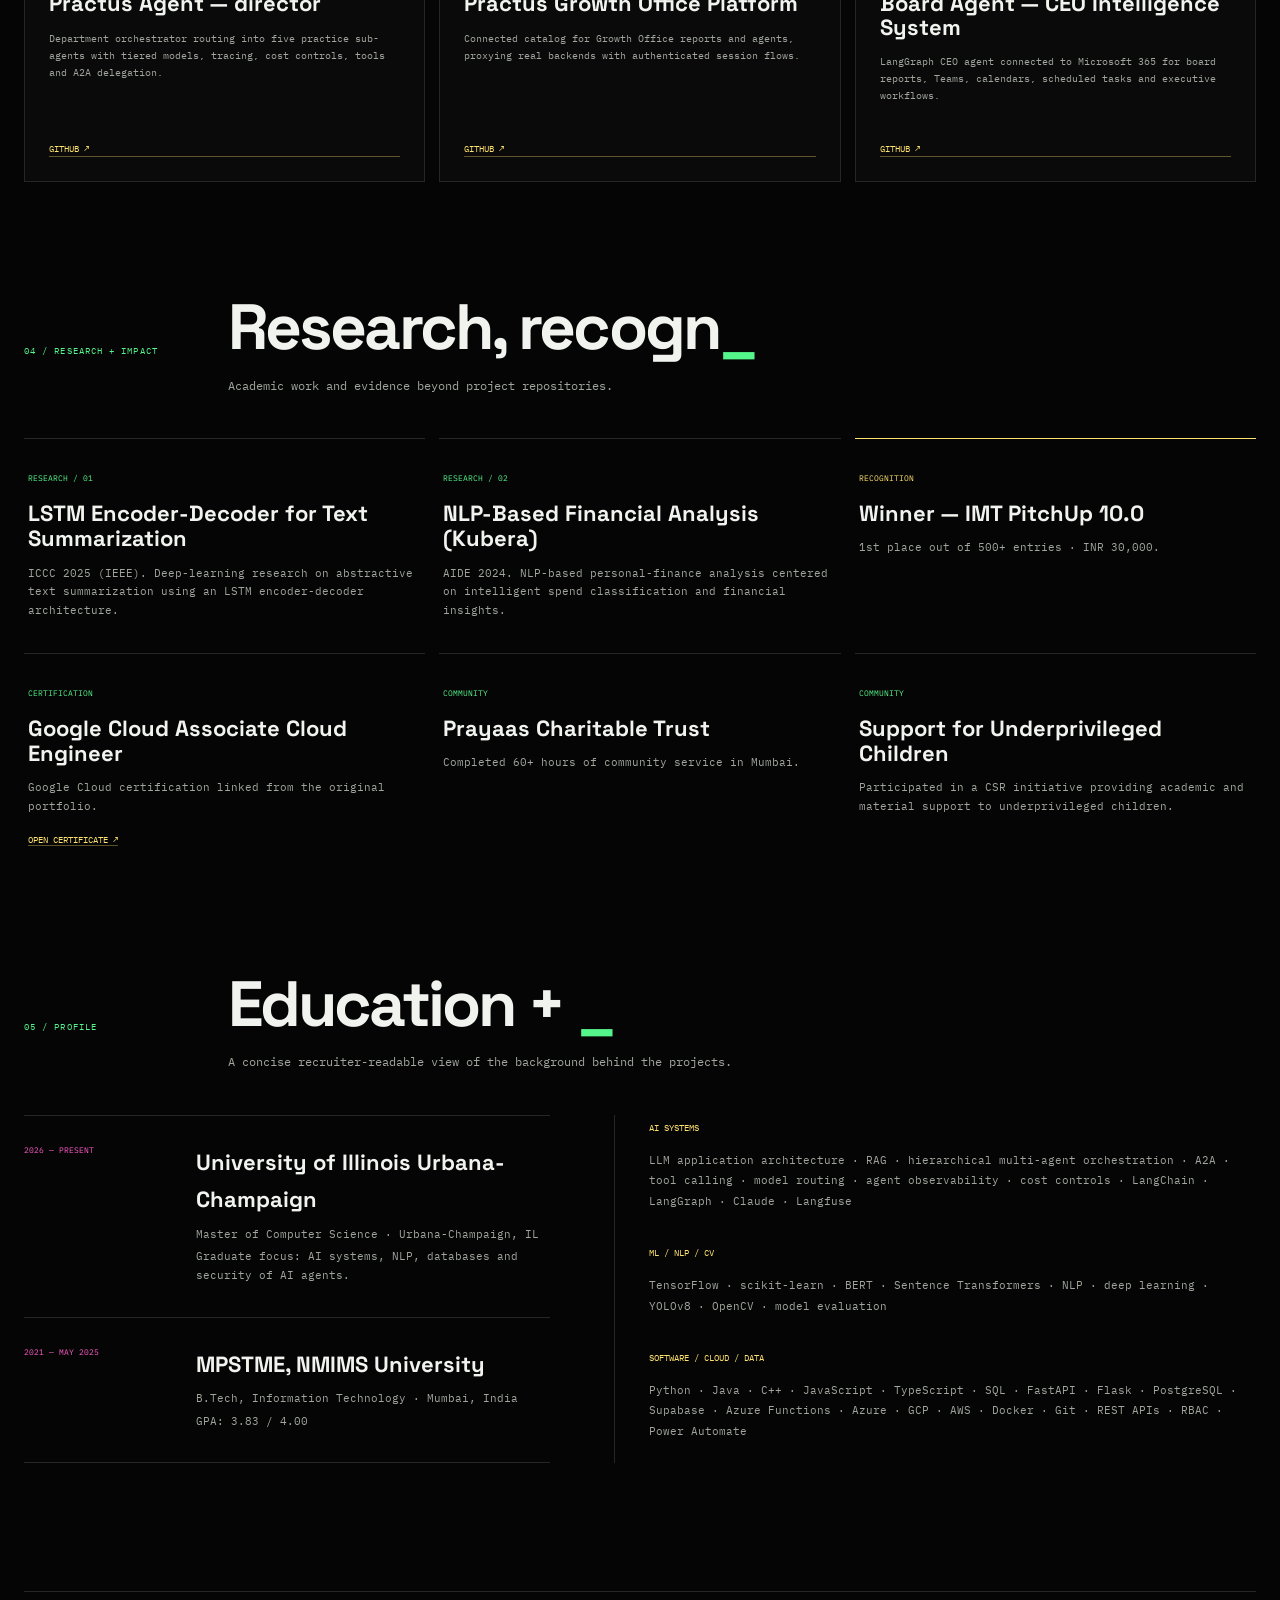
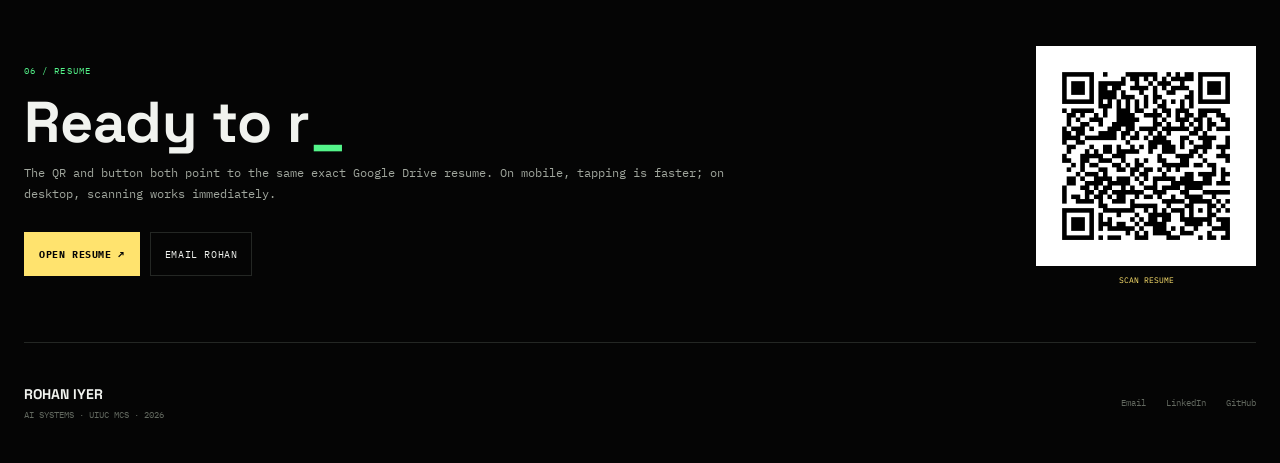
==== commit f08afb9d: "Load 60 FPS mobile city renderer" ====
--- a/index.html
+++ b/index.html
@@ -102,7 +102,7 @@
           <div class="station-labels" id="stationLabels"></div>
           <div class="transit-mobile-card" id="transitMobileCard"></div>
         </div>
-        <div class="transit-controls"><button id="transitPause" type="button">PAUSE</button><button id="transitReplay" type="button">REPLAY</button><button id="transitNext" type="button">NEXT STOP</button><span class="world-help">DRAG TO ORBIT · SCROLL TO ZOOM · ROLLER COASTER · FULL ASSET CITY</span><a class="asset-credit" href="https://github.com/KhronosGroup/glTF-Sample-Assets/tree/main/Models/CesiumMilkTruck" target="_blank" rel="noopener">VEHICLE: CESIUM · CC BY 4.0 ↗</a><a class="asset-credit" href="https://kaylousberg.com" target="_blank" rel="noopener">ENVIRONMENT: KAYKIT CITY + FOREST · CC0 ↗</a></div>
+        <div class="transit-controls"><button id="transitPause" type="button">PAUSE</button><button id="transitReplay" type="button">REPLAY</button><button id="transitNext" type="button">NEXT STOP</button><span class="world-help">DRAG TO ORBIT · SCROLL TO ZOOM · ROLLER COASTER · FULL ASSET CITY · MOBILE 60 FPS</span><a class="asset-credit" href="https://github.com/KhronosGroup/glTF-Sample-Assets/tree/main/Models/CesiumMilkTruck" target="_blank" rel="noopener">VEHICLE: CESIUM · CC BY 4.0 ↗</a><a class="asset-credit" href="https://kaylousberg.com" target="_blank" rel="noopener">ENVIRONMENT: KAYKIT CITY + FOREST · CC0 ↗</a></div>
       </div>
     </section>
 
@@ -164,6 +164,6 @@
 
   <nav class="mobile-dock" aria-label="Mobile navigation"><a href="#home">HOME</a><a href="#experience">EXP</a><a href="#projects">WORK</a><a class="dock-resume" href="https://drive.google.com/file/d/1Y54fF6NSf7t-7F6C4zBrXlQfCAeIgNY-/view?usp=sharing" target="_blank" rel="noopener">RESUME</a></nav>
 
-  <script type="module" src="three-bootstrap.js?v=20260918k"></script>
+  <script type="module" src="three-bootstrap.js?v=20260918l"></script>
 </body>
 </html>
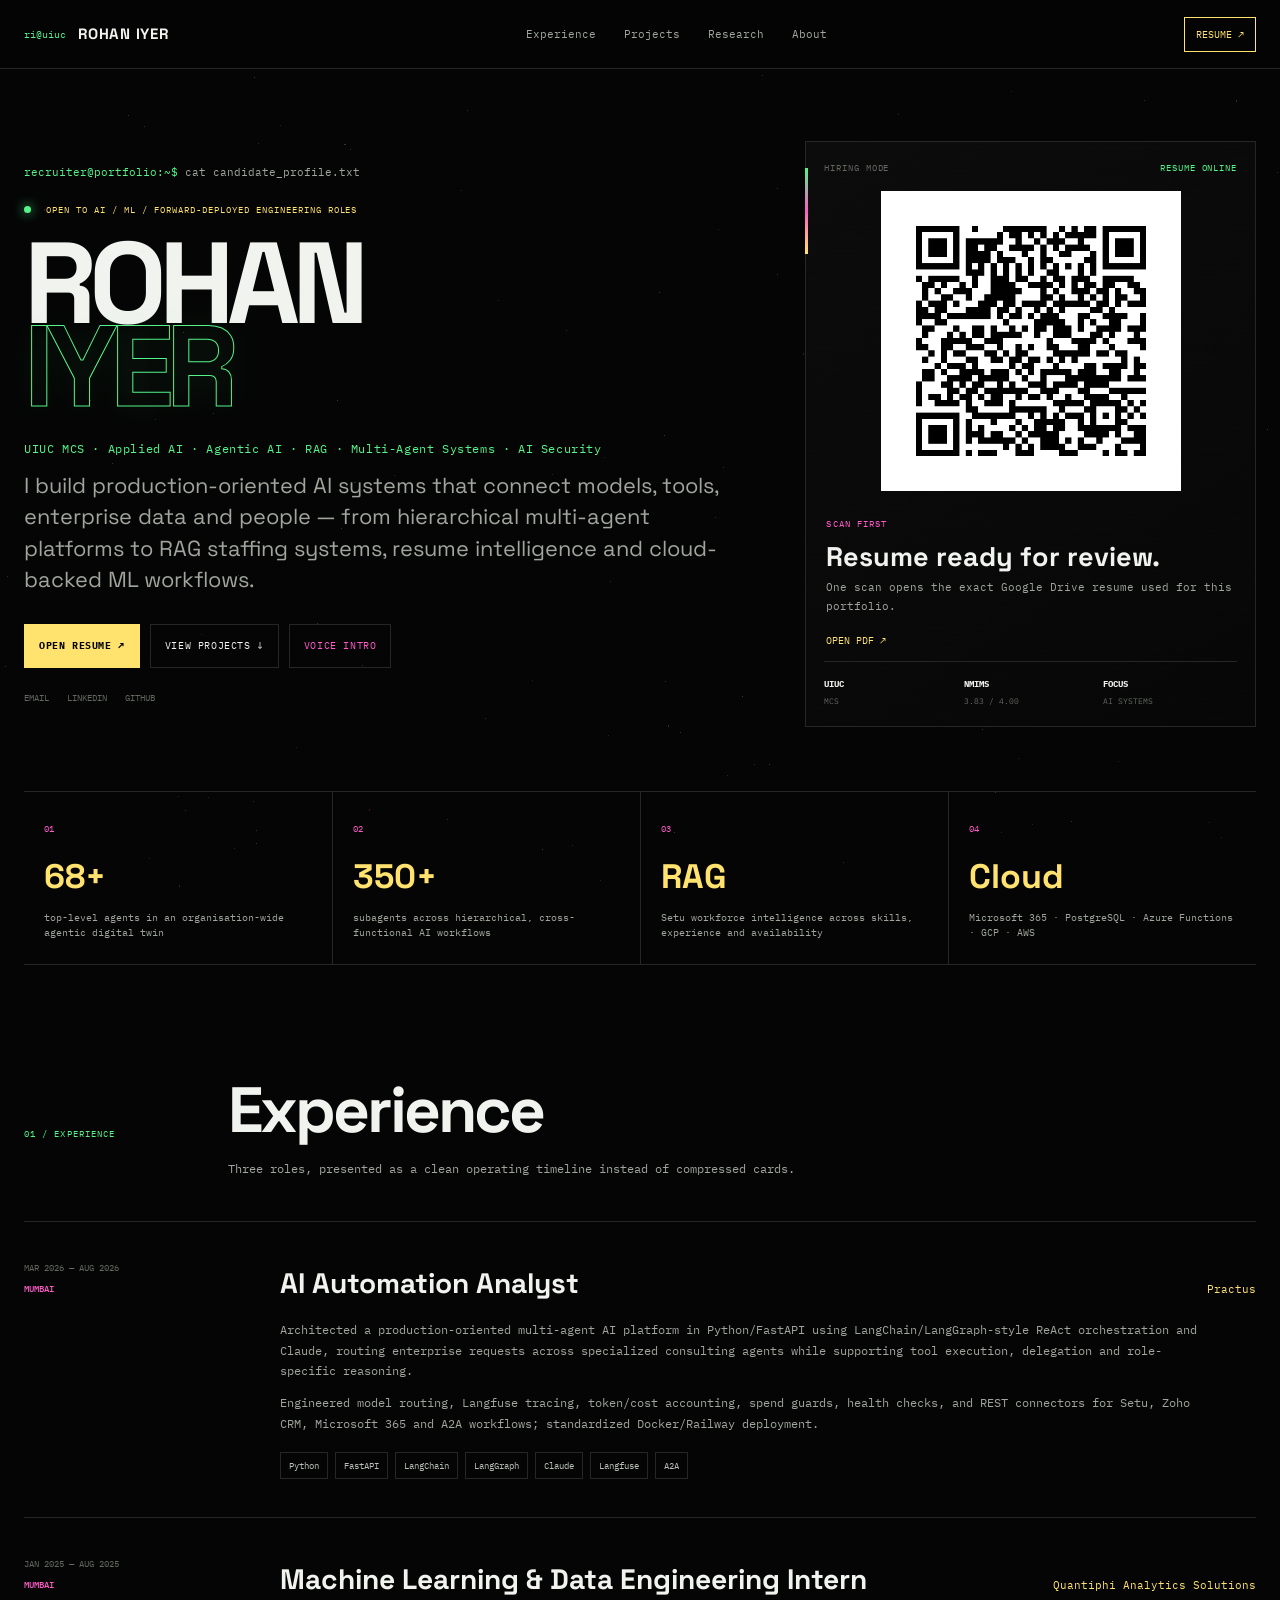
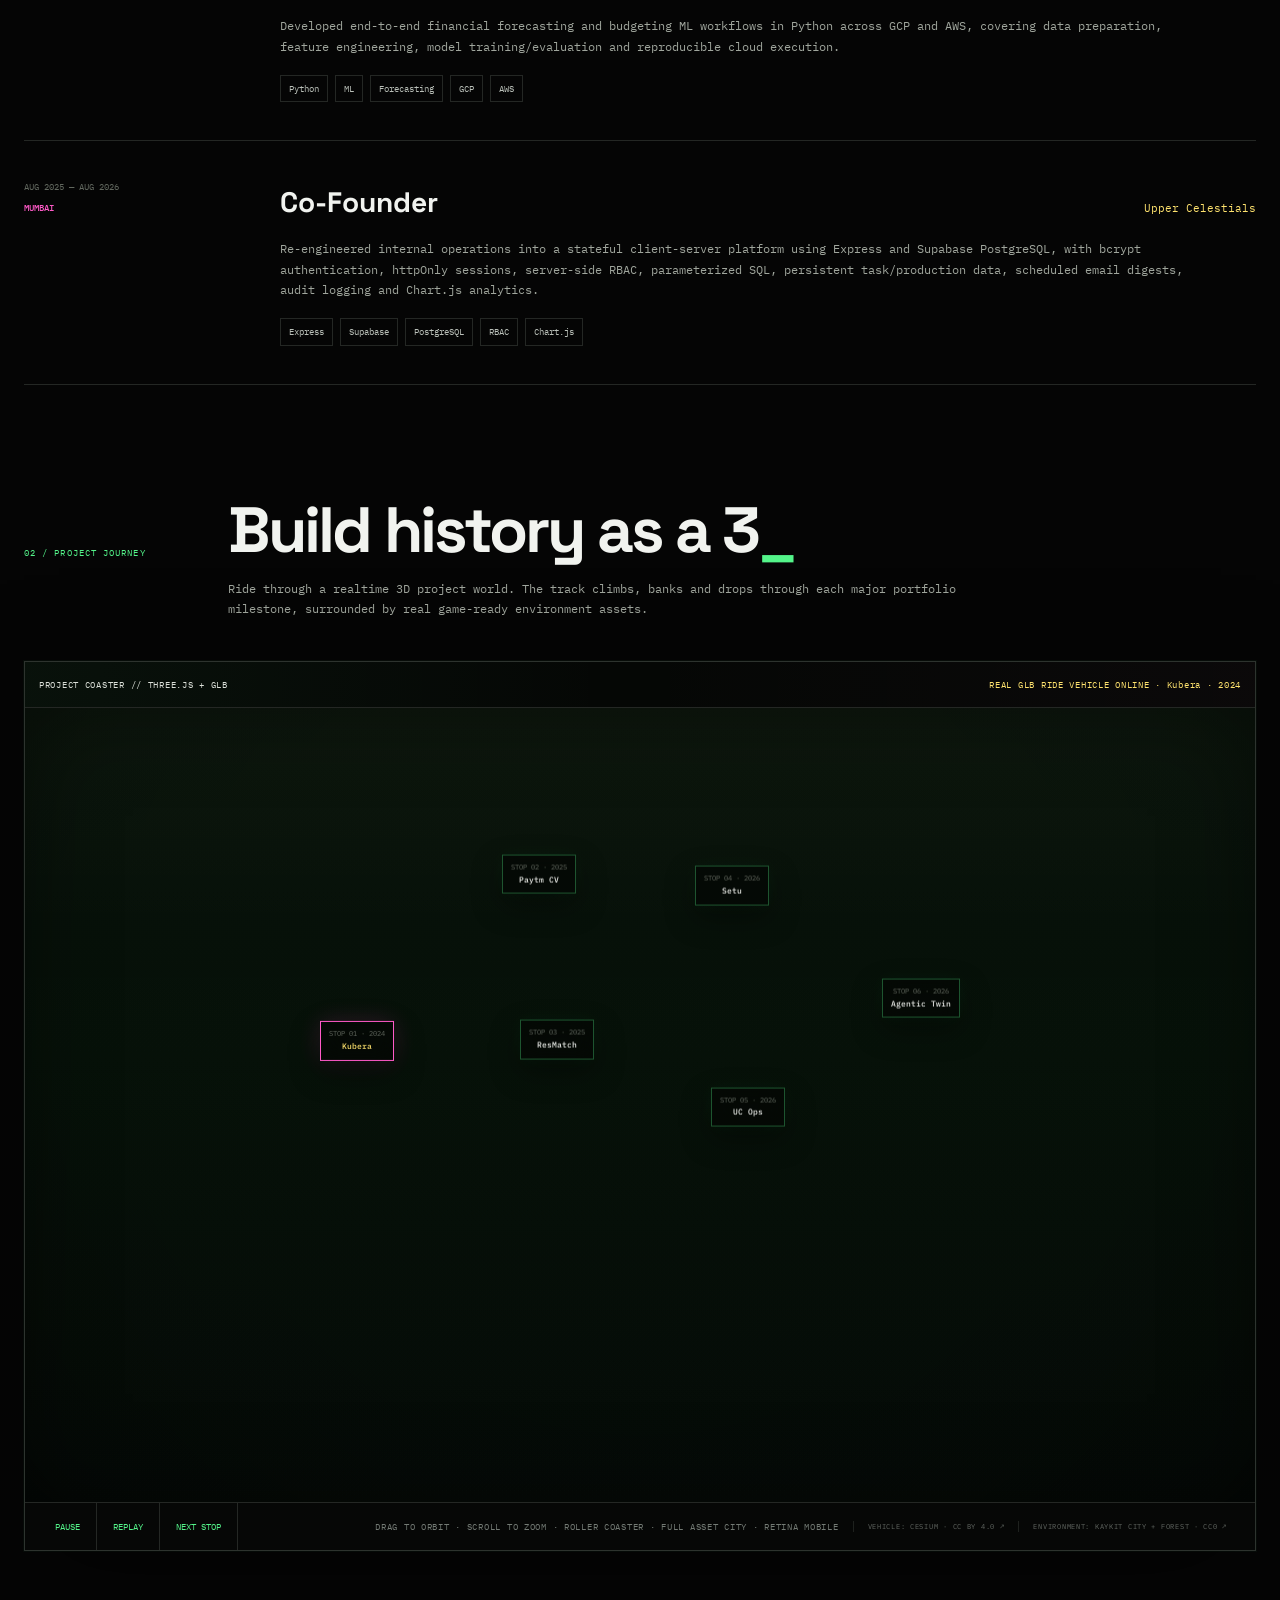
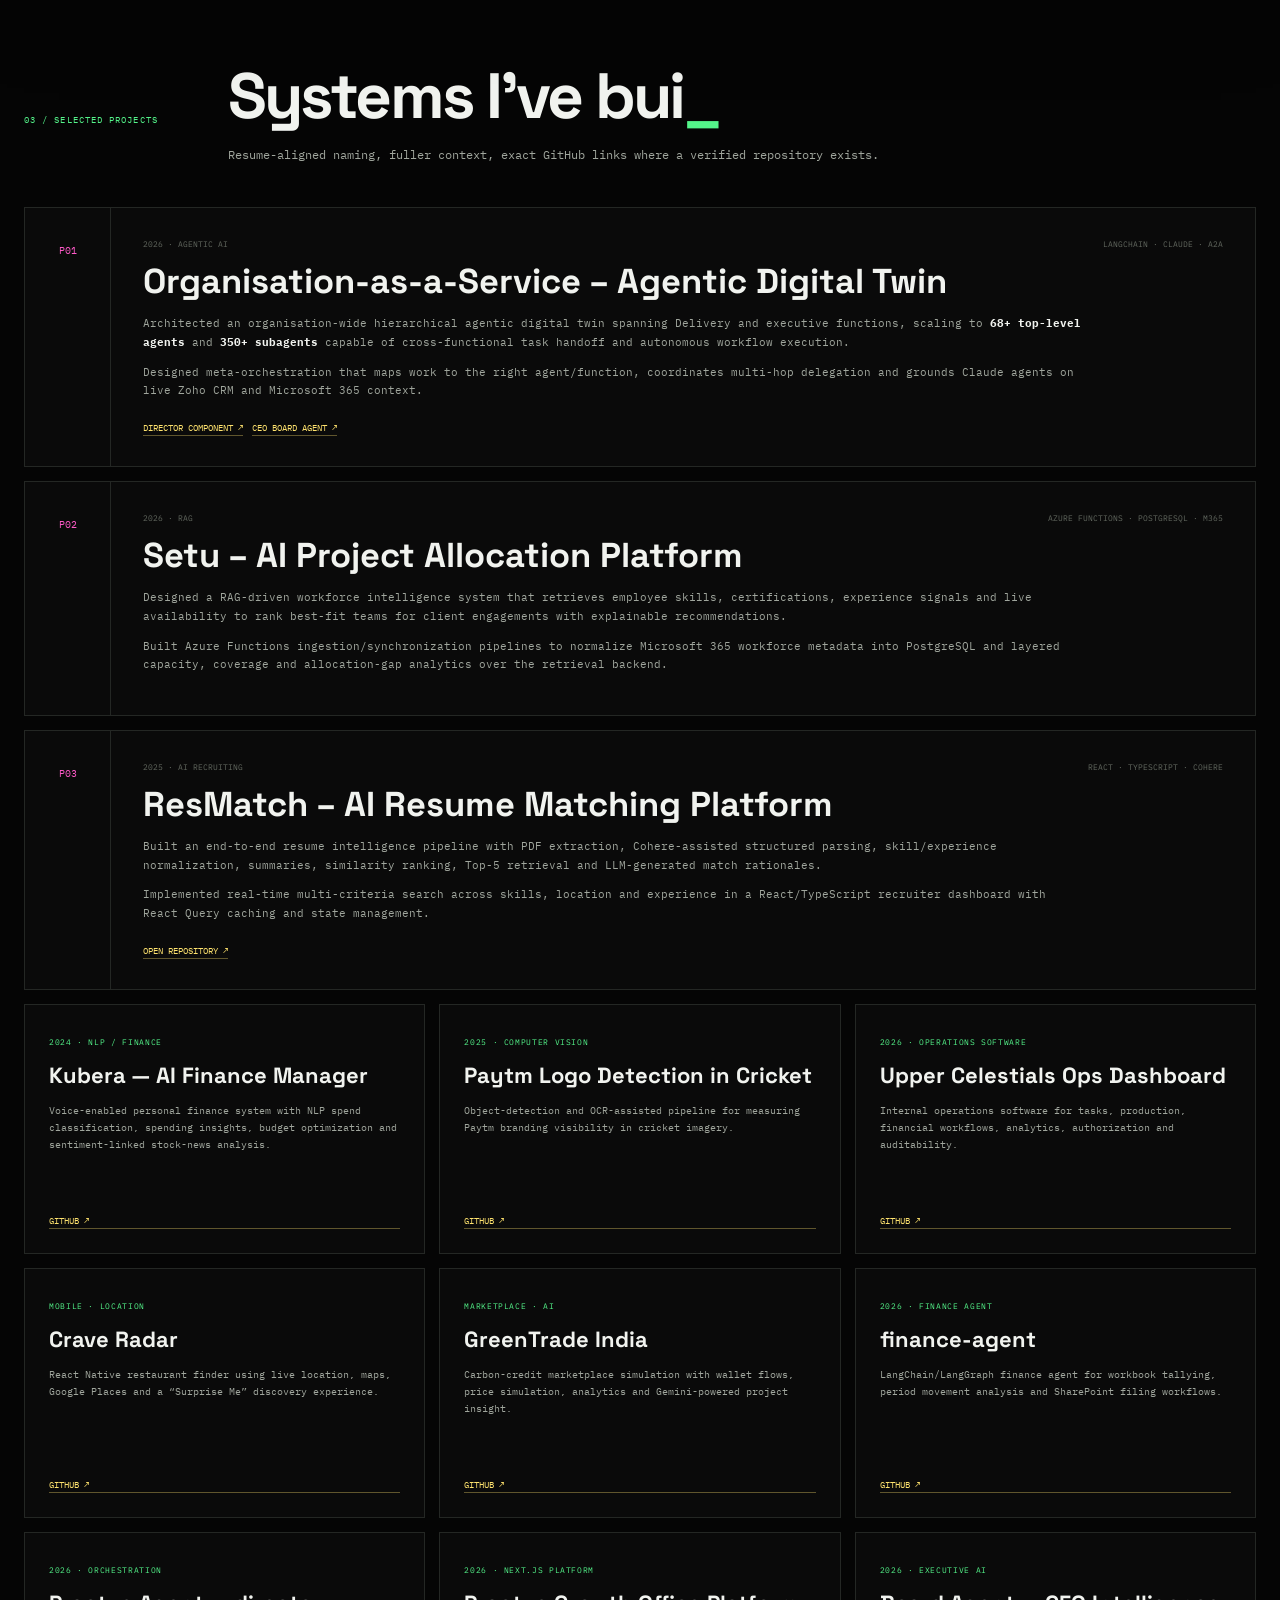
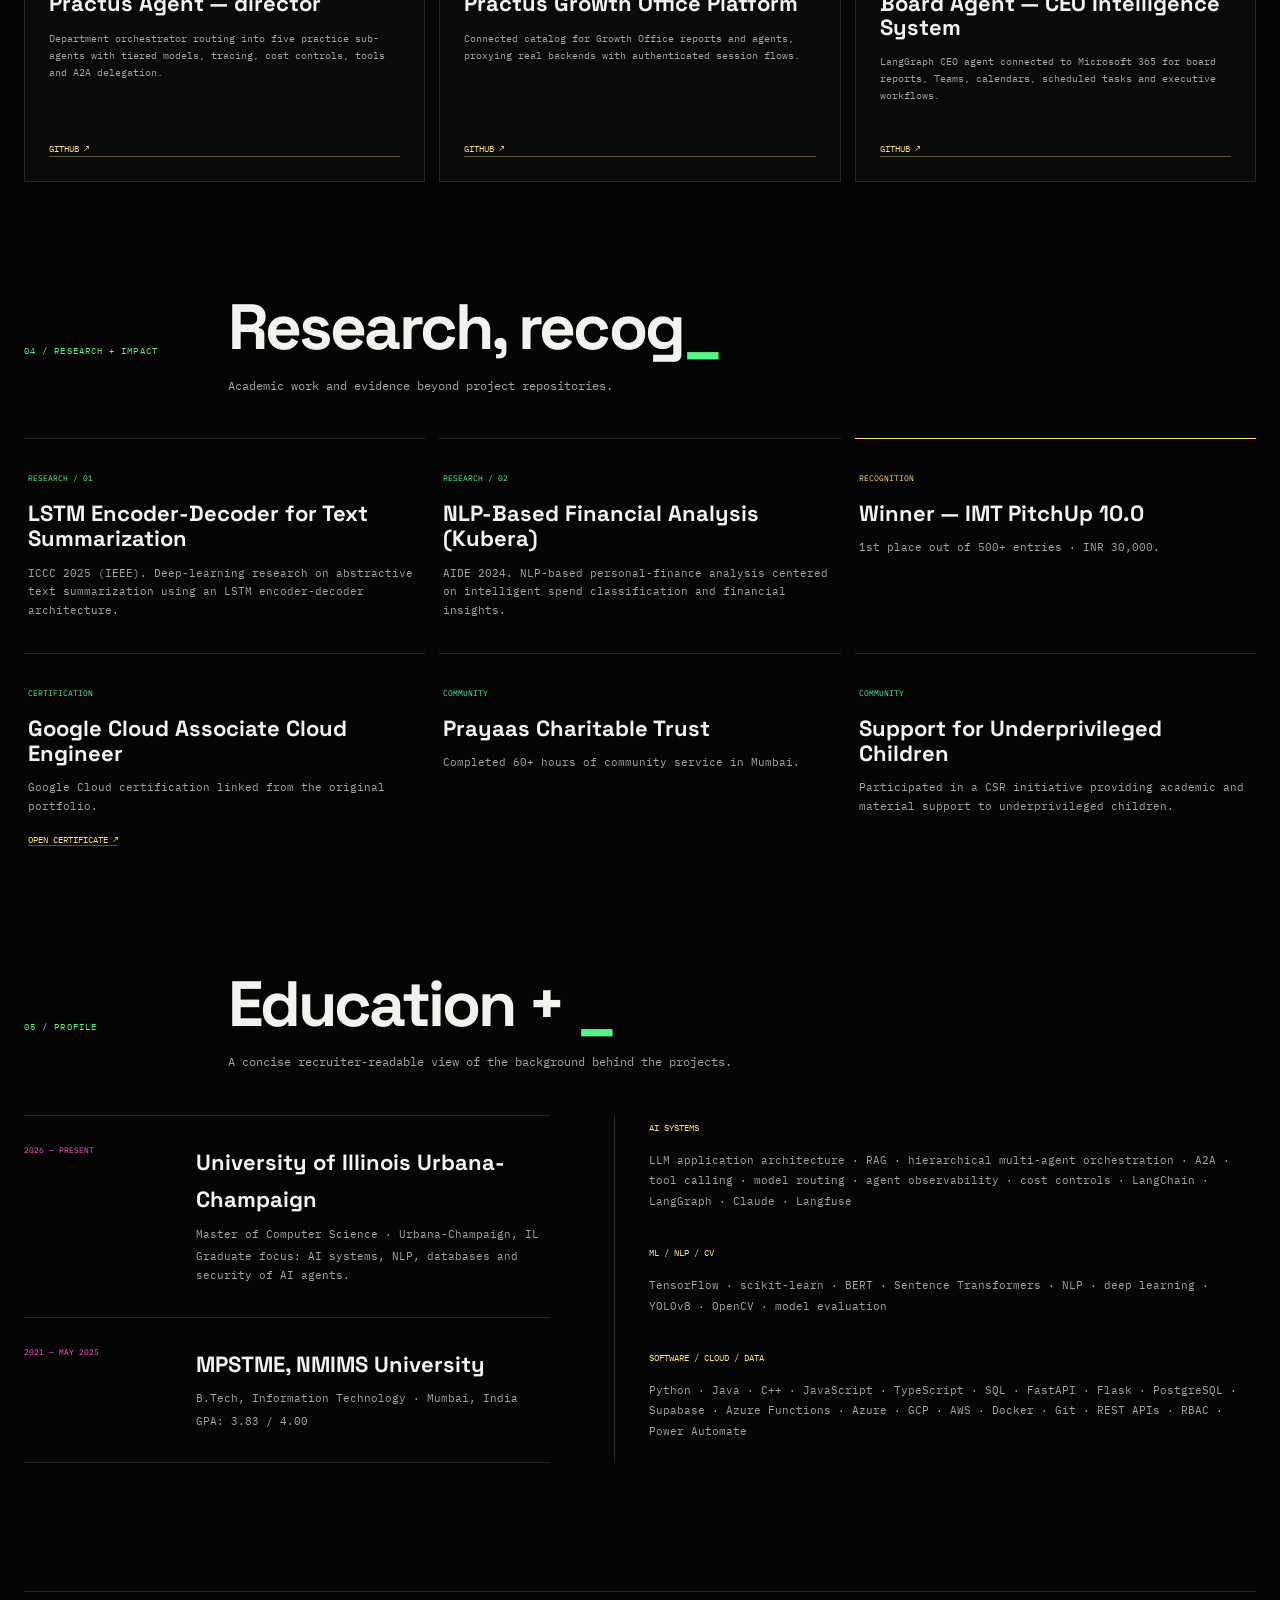
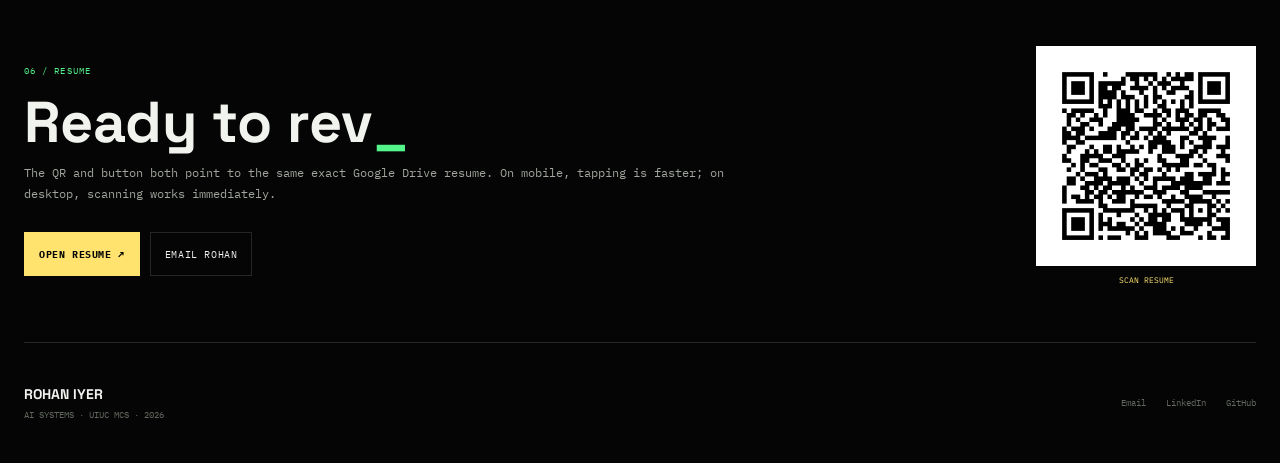
==== commit 7e08fddf: "Load retina clarity mobile renderer" ====
--- a/index.html
+++ b/index.html
@@ -102,7 +102,7 @@
           <div class="station-labels" id="stationLabels"></div>
           <div class="transit-mobile-card" id="transitMobileCard"></div>
         </div>
-        <div class="transit-controls"><button id="transitPause" type="button">PAUSE</button><button id="transitReplay" type="button">REPLAY</button><button id="transitNext" type="button">NEXT STOP</button><span class="world-help">DRAG TO ORBIT · SCROLL TO ZOOM · ROLLER COASTER · FULL ASSET CITY · MOBILE 60 FPS</span><a class="asset-credit" href="https://github.com/KhronosGroup/glTF-Sample-Assets/tree/main/Models/CesiumMilkTruck" target="_blank" rel="noopener">VEHICLE: CESIUM · CC BY 4.0 ↗</a><a class="asset-credit" href="https://kaylousberg.com" target="_blank" rel="noopener">ENVIRONMENT: KAYKIT CITY + FOREST · CC0 ↗</a></div>
+        <div class="transit-controls"><button id="transitPause" type="button">PAUSE</button><button id="transitReplay" type="button">REPLAY</button><button id="transitNext" type="button">NEXT STOP</button><span class="world-help">DRAG TO ORBIT · SCROLL TO ZOOM · ROLLER COASTER · FULL ASSET CITY · RETINA MOBILE</span><a class="asset-credit" href="https://github.com/KhronosGroup/glTF-Sample-Assets/tree/main/Models/CesiumMilkTruck" target="_blank" rel="noopener">VEHICLE: CESIUM · CC BY 4.0 ↗</a><a class="asset-credit" href="https://kaylousberg.com" target="_blank" rel="noopener">ENVIRONMENT: KAYKIT CITY + FOREST · CC0 ↗</a></div>
       </div>
     </section>
 
@@ -164,6 +164,6 @@
 
   <nav class="mobile-dock" aria-label="Mobile navigation"><a href="#home">HOME</a><a href="#experience">EXP</a><a href="#projects">WORK</a><a class="dock-resume" href="https://drive.google.com/file/d/1Y54fF6NSf7t-7F6C4zBrXlQfCAeIgNY-/view?usp=sharing" target="_blank" rel="noopener">RESUME</a></nav>
 
-  <script type="module" src="three-bootstrap.js?v=20260918l"></script>
+  <script type="module" src="three-bootstrap.js?v=20260918m"></script>
 </body>
 </html>
--- a/style.css
+++ b/style.css
@@ -101,3 +101,11 @@
 .world-chip{background:rgba(5,9,6,.78)}
 .transit-mobile-card{box-shadow:0 14px 35px rgba(0,0,0,.38)}
 .asset-credit{opacity:.82}
+
+
+/* MOBILE_GPU_PASS_V5 */
+.transit-stage{contain:layout paint style}
+@media(max-width:780px){
+  .transit-stage{overscroll-behavior:contain;-webkit-tap-highlight-color:transparent}
+  #projectTransitCanvas{touch-action:pan-y;backface-visibility:hidden}
+}
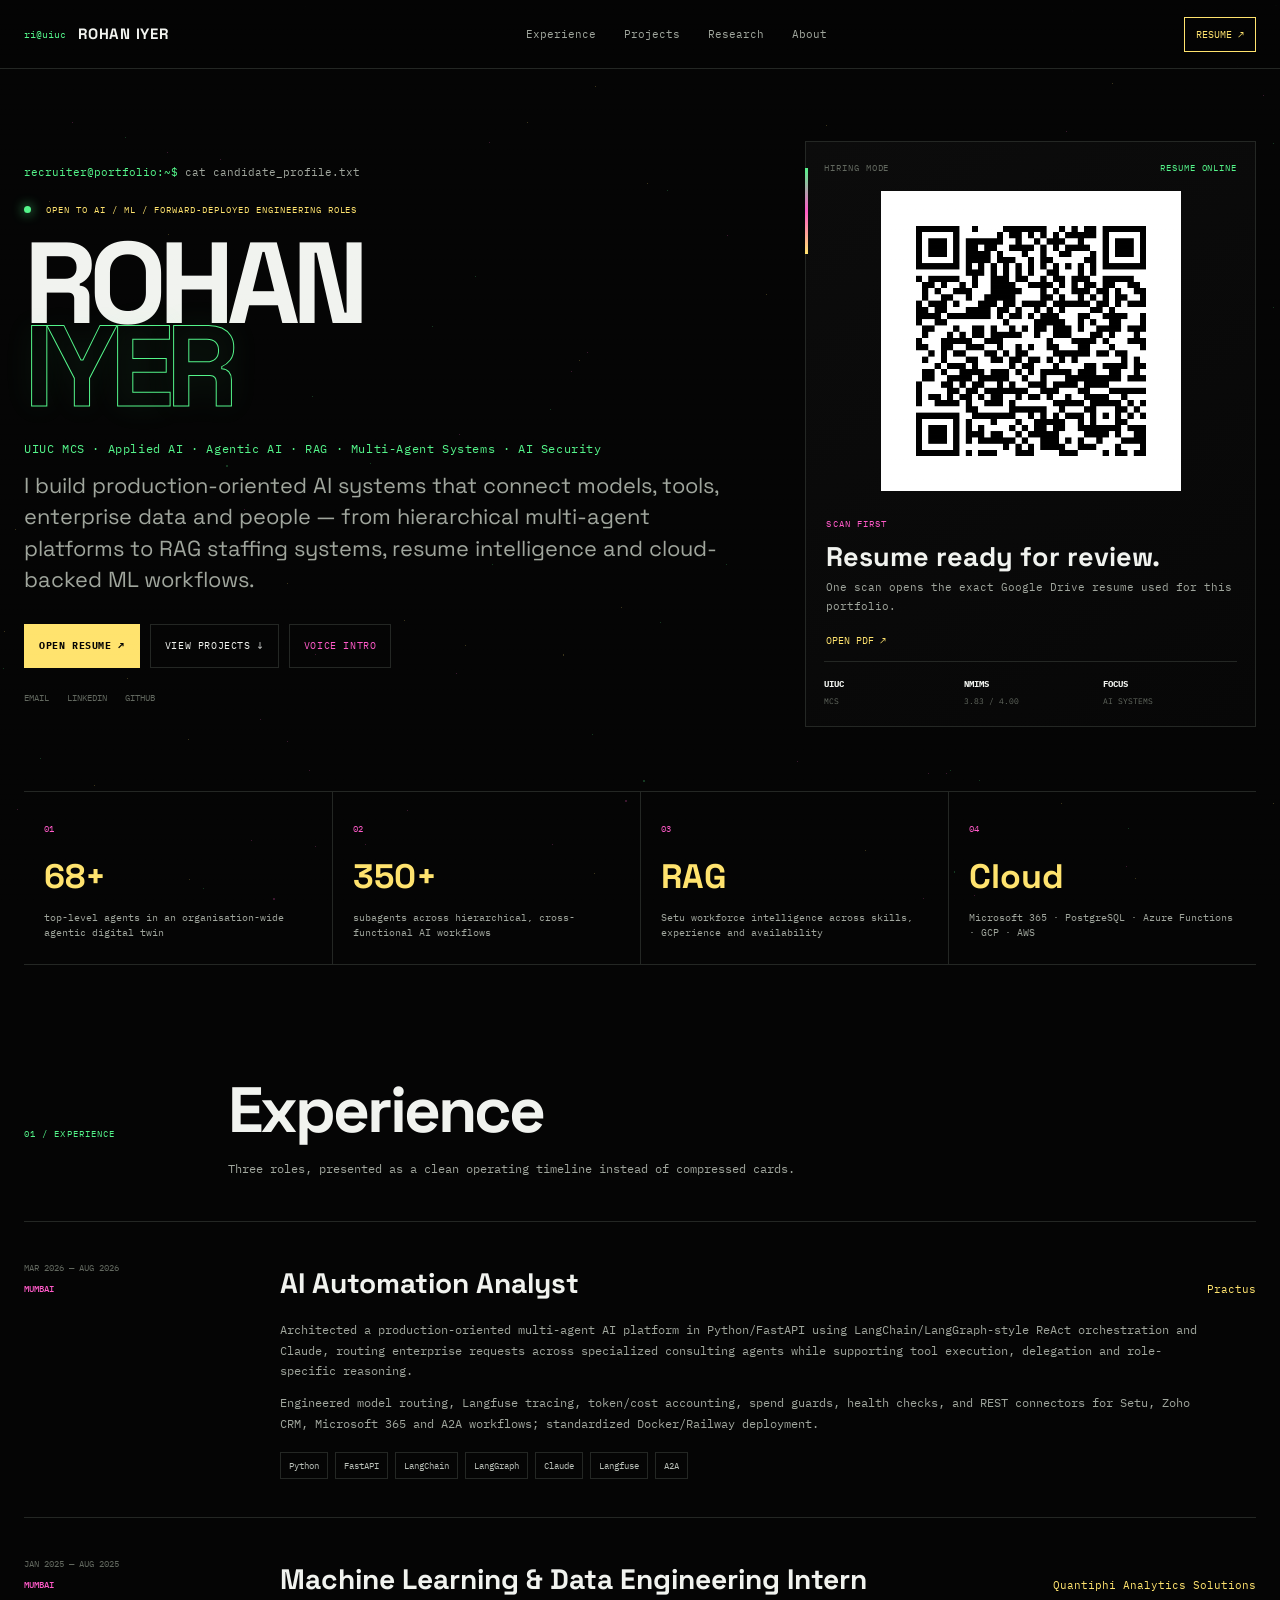
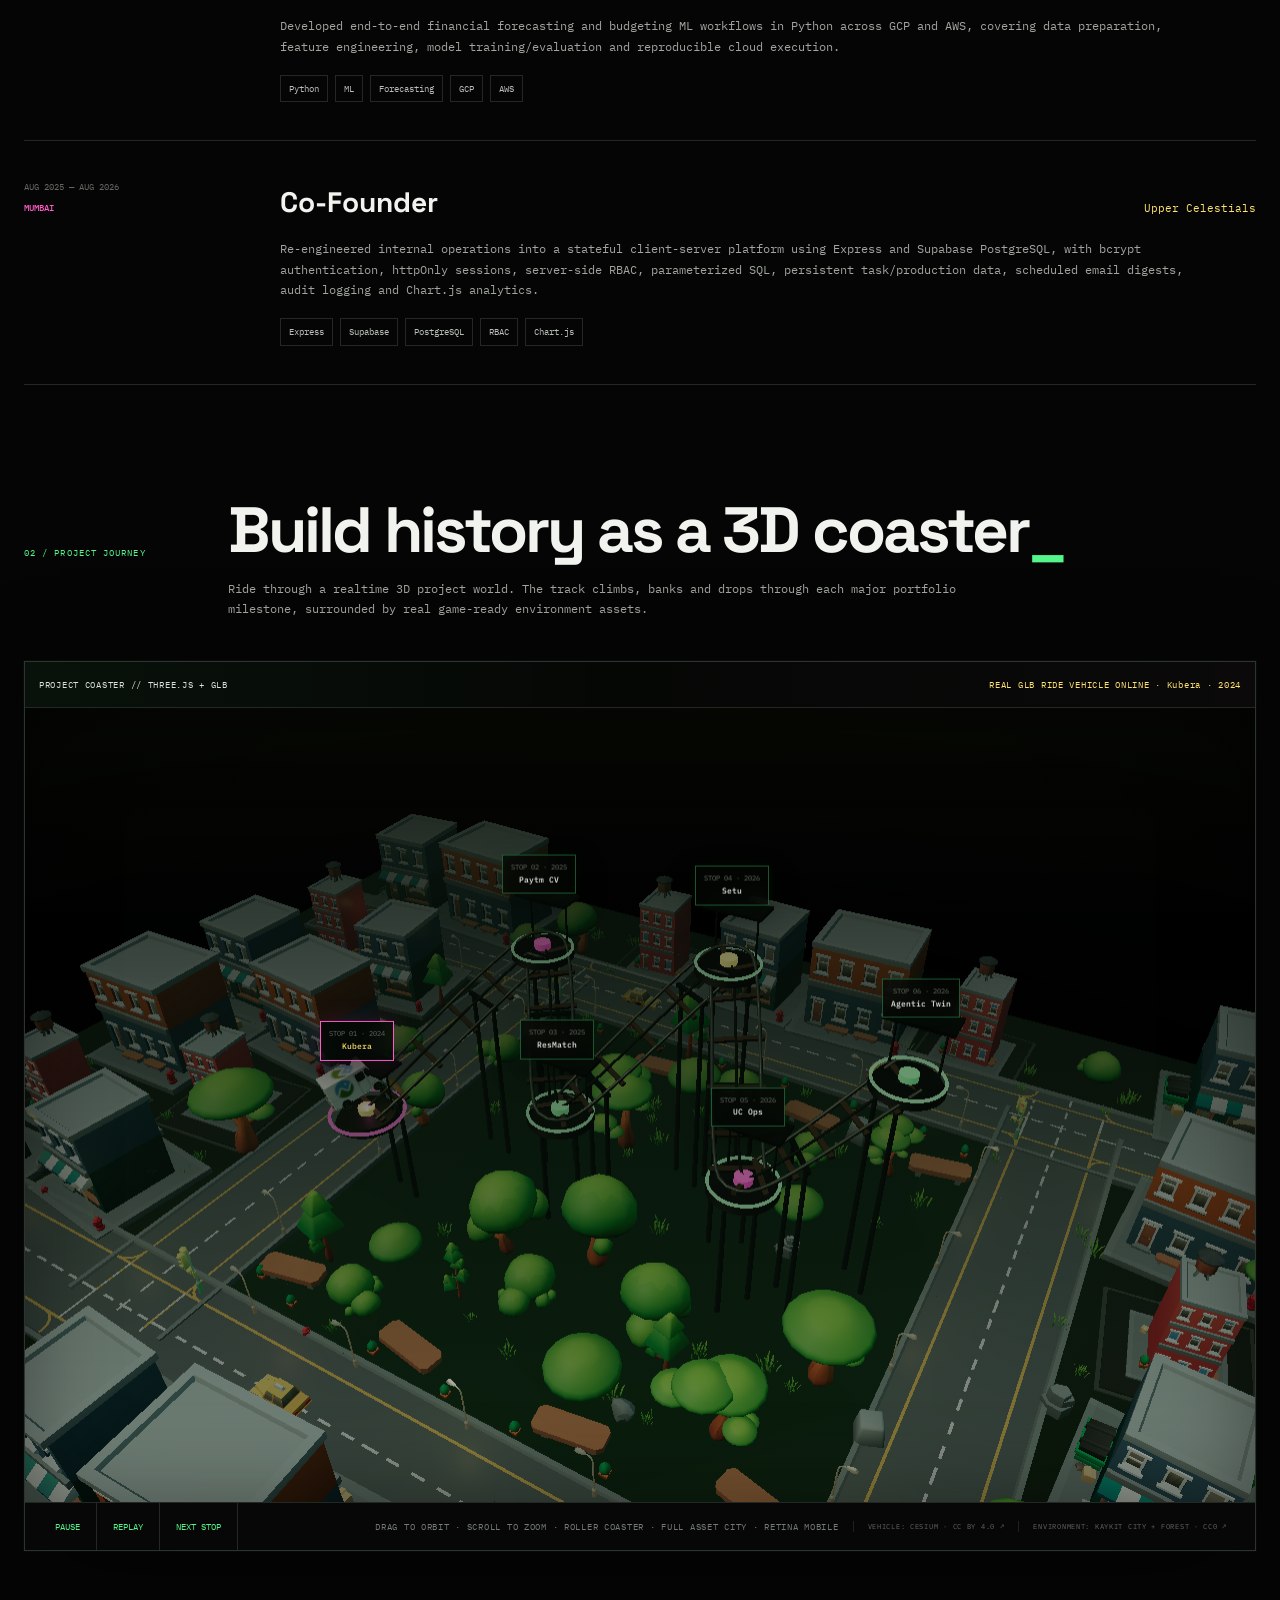
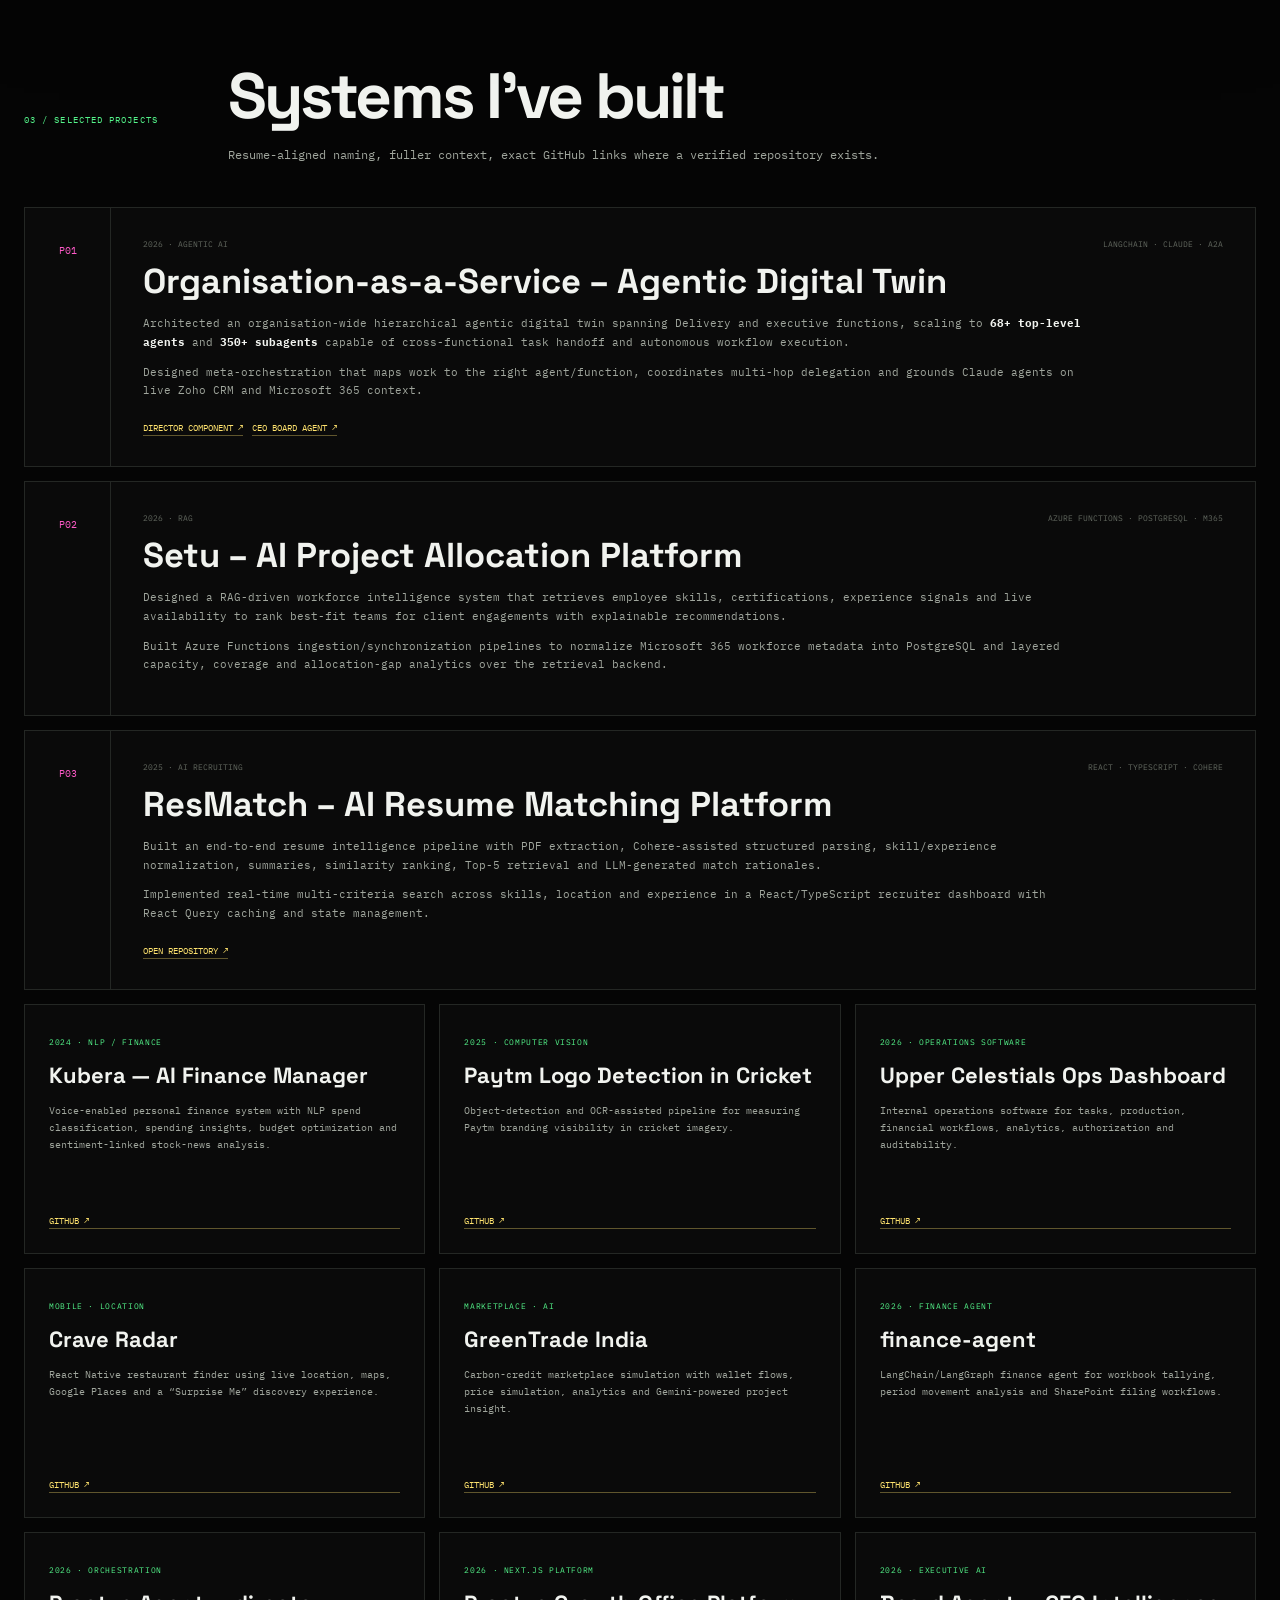
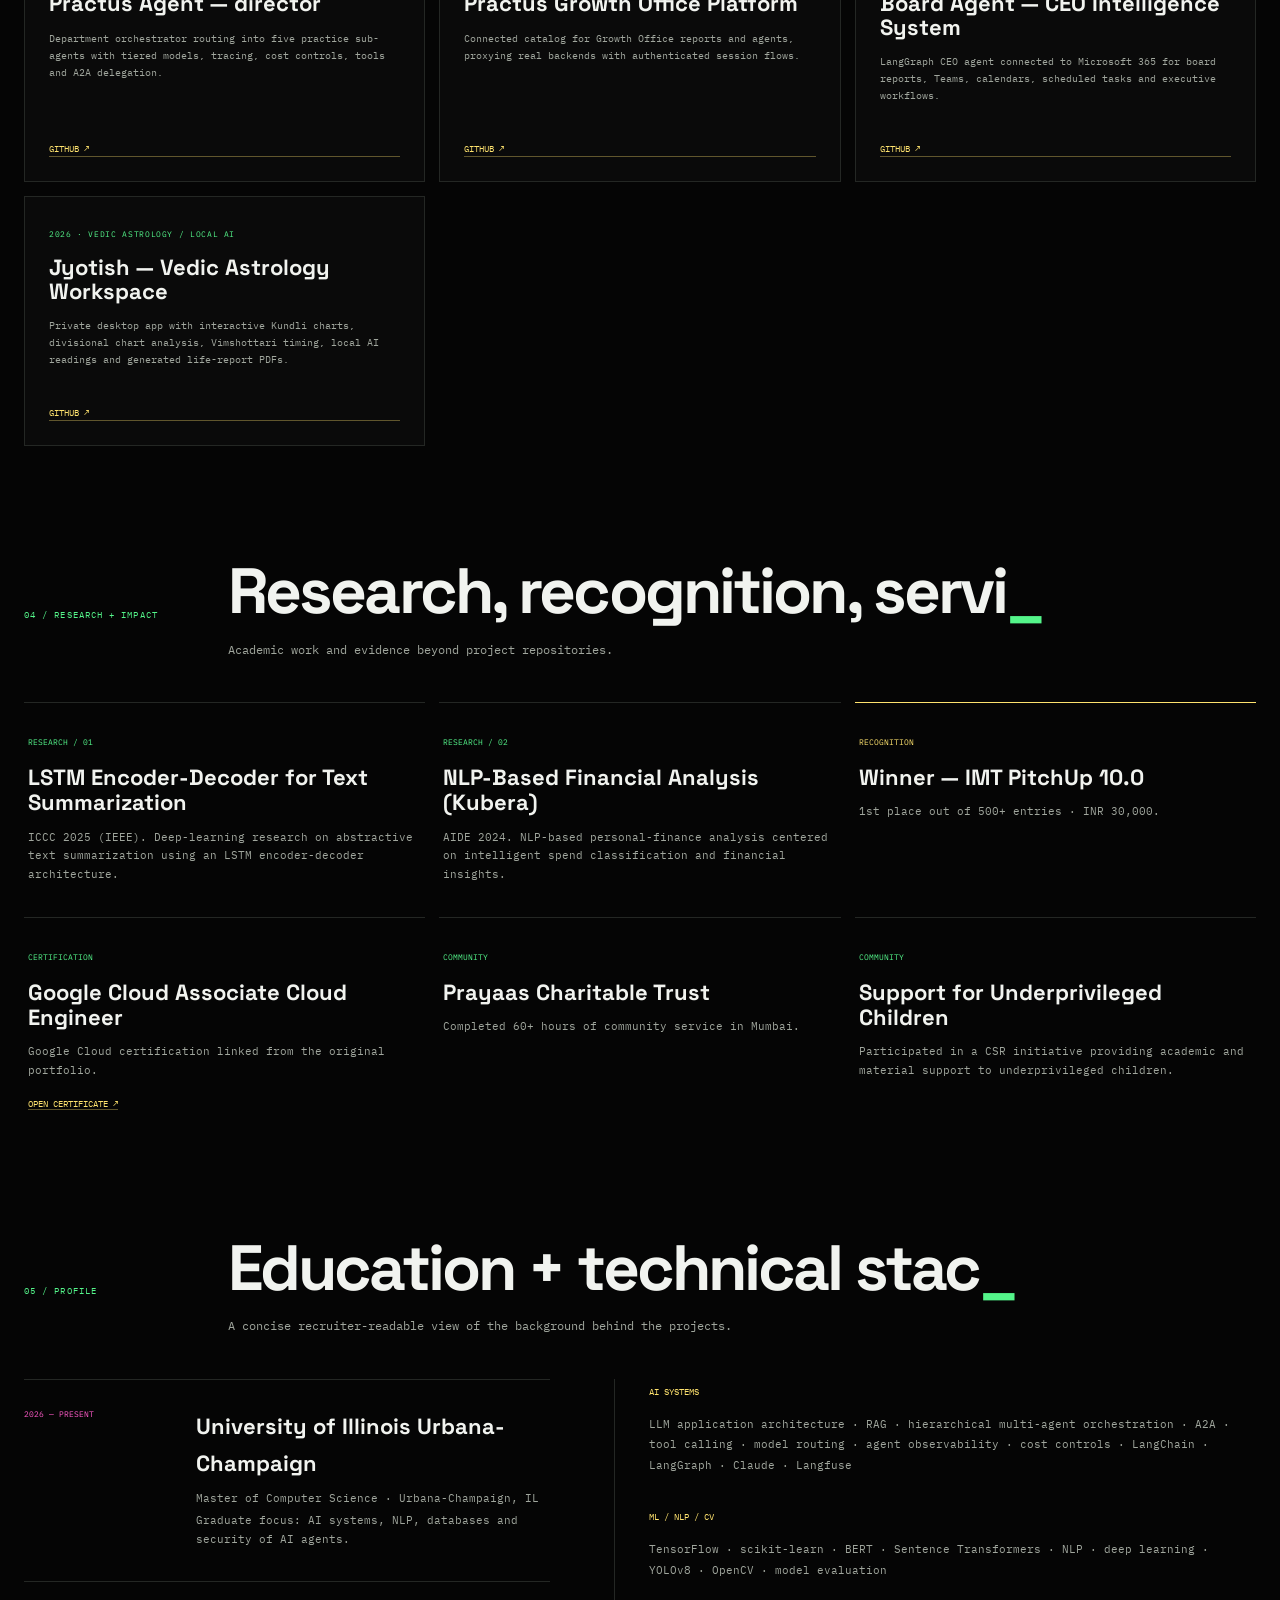
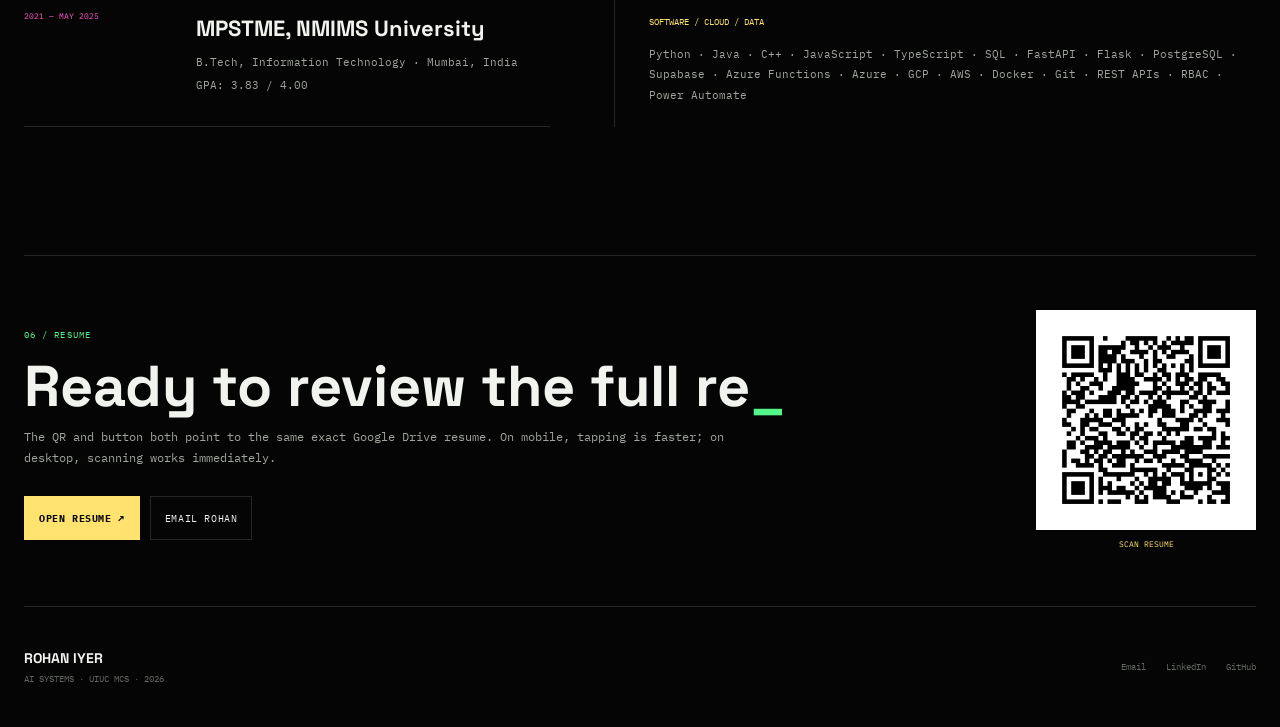
==== commit a6a7d74e: "Add Jyotish project to resume site" ====
--- a/index.html
+++ b/index.html
@@ -124,6 +124,7 @@
         <article class="project compact reveal-block"><div><span>2026 · ORCHESTRATION</span><h3>Practus Agent — director</h3><p>Department orchestrator routing into five practice sub-agents with tiered models, tracing, cost controls, tools and A2A delegation.</p></div><a href="https://github.com/roronoa2003/directors" target="_blank" rel="noopener">GITHUB ↗</a></article>
         <article class="project compact reveal-block"><div><span>2026 · NEXT.JS PLATFORM</span><h3>Practus Growth Office Platform</h3><p>Connected catalog for Growth Office reports and agents, proxying real backends with authenticated session flows.</p></div><a href="https://github.com/roronoa2003/growth-office-platform" target="_blank" rel="noopener">GITHUB ↗</a></article>
         <article class="project compact reveal-block"><div><span>2026 · EXECUTIVE AI</span><h3>Board Agent — CEO Intelligence System</h3><p>LangGraph CEO agent connected to Microsoft 365 for board reports, Teams, calendars, scheduled tasks and executive workflows.</p></div><a href="https://github.com/roronoa2003/CEO-Agent-board-review" target="_blank" rel="noopener">GITHUB ↗</a></article>
+        <article class="project compact reveal-block" id="project-jyotish"><div><span>2026 · VEDIC ASTROLOGY / LOCAL AI</span><h3>Jyotish — Vedic Astrology Workspace</h3><p>Private desktop app with interactive Kundli charts, divisional chart analysis, Vimshottari timing, local AI readings and generated life-report PDFs.</p></div><a href="https://github.com/roronoa2003/jyothish" target="_blank" rel="noopener">GITHUB ↗</a></article>
       </div>
     </section>
 
--- a/style.css
+++ b/style.css
@@ -109,3 +109,14 @@
   .transit-stage{overscroll-behavior:contain;-webkit-tap-highlight-color:transparent}
   #projectTransitCanvas{touch-action:pan-y;backface-visibility:hidden}
 }
+
+
+/* MOBILE_RETINA_PASS_V6 */
+@media(max-width:780px){
+  #projectTransitCanvas{
+    image-rendering:auto;
+    transform:none;
+    filter:none;
+    opacity:1;
+  }
+}
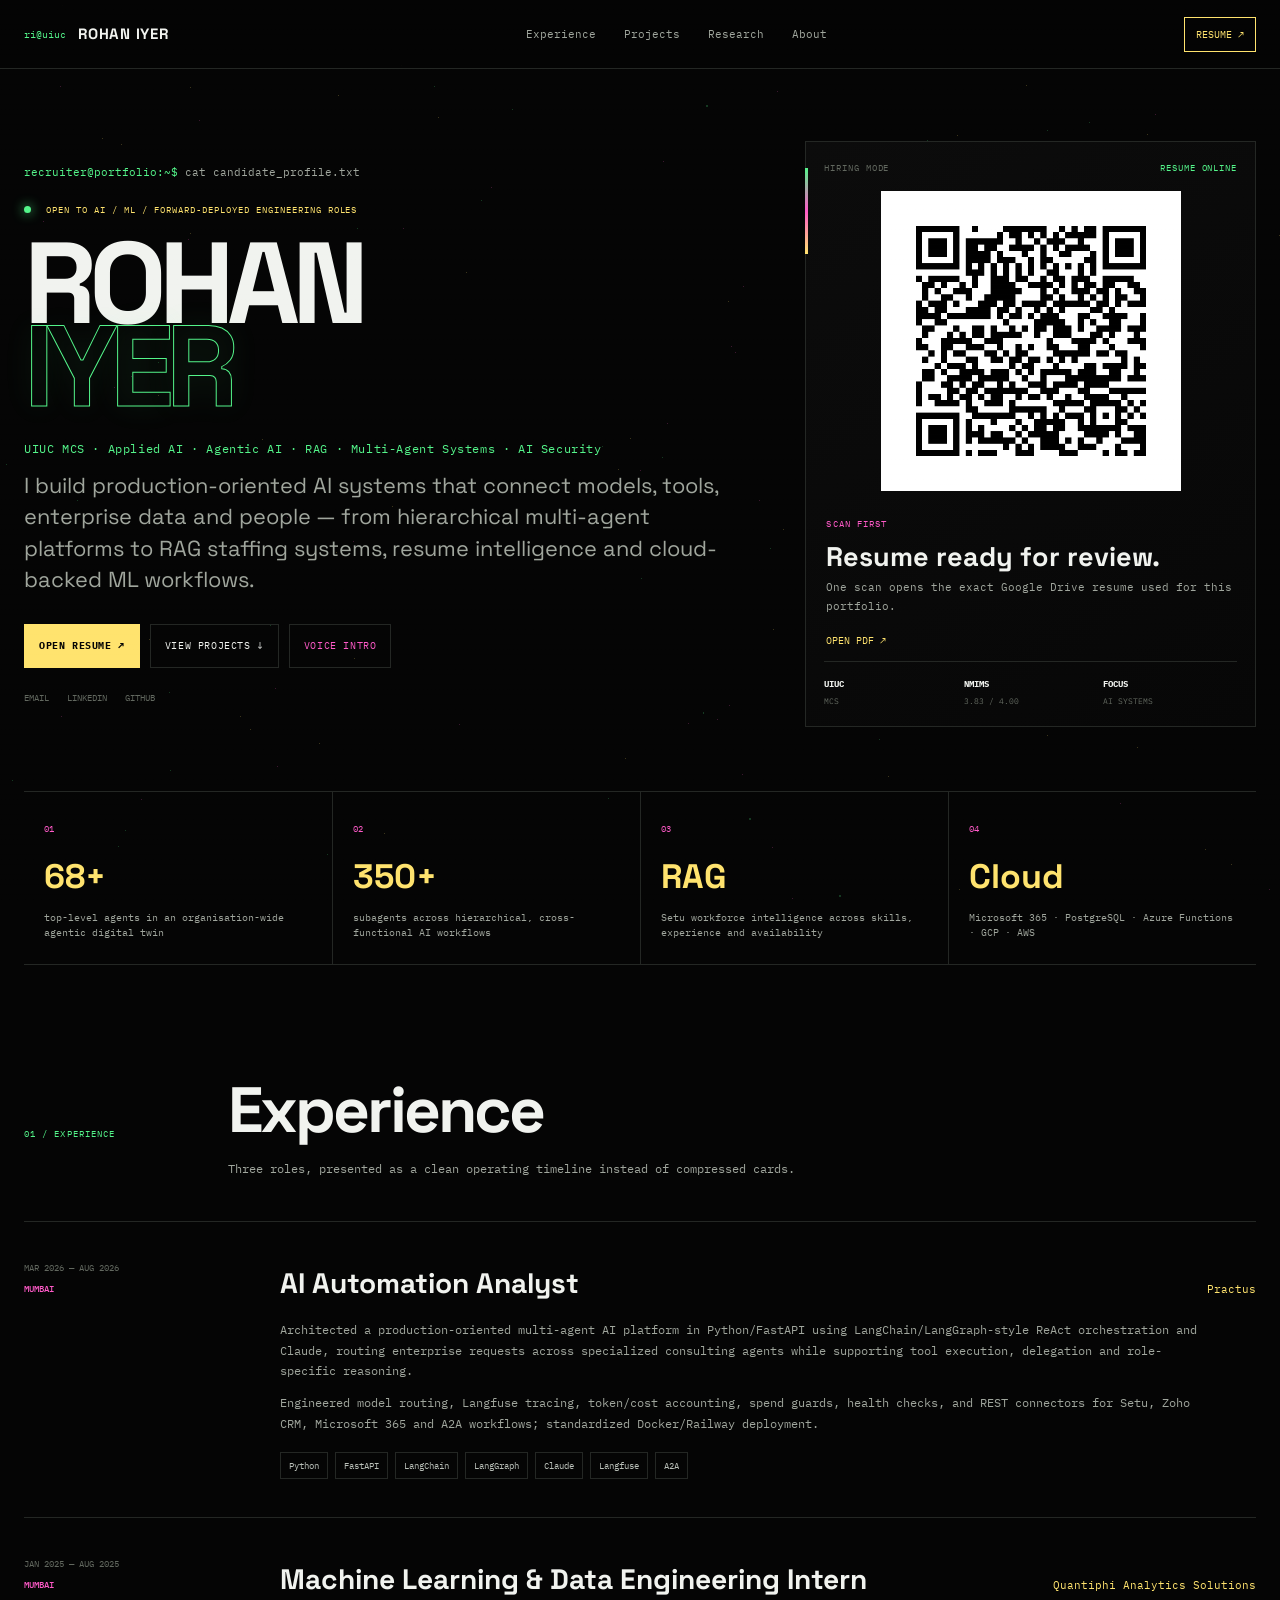
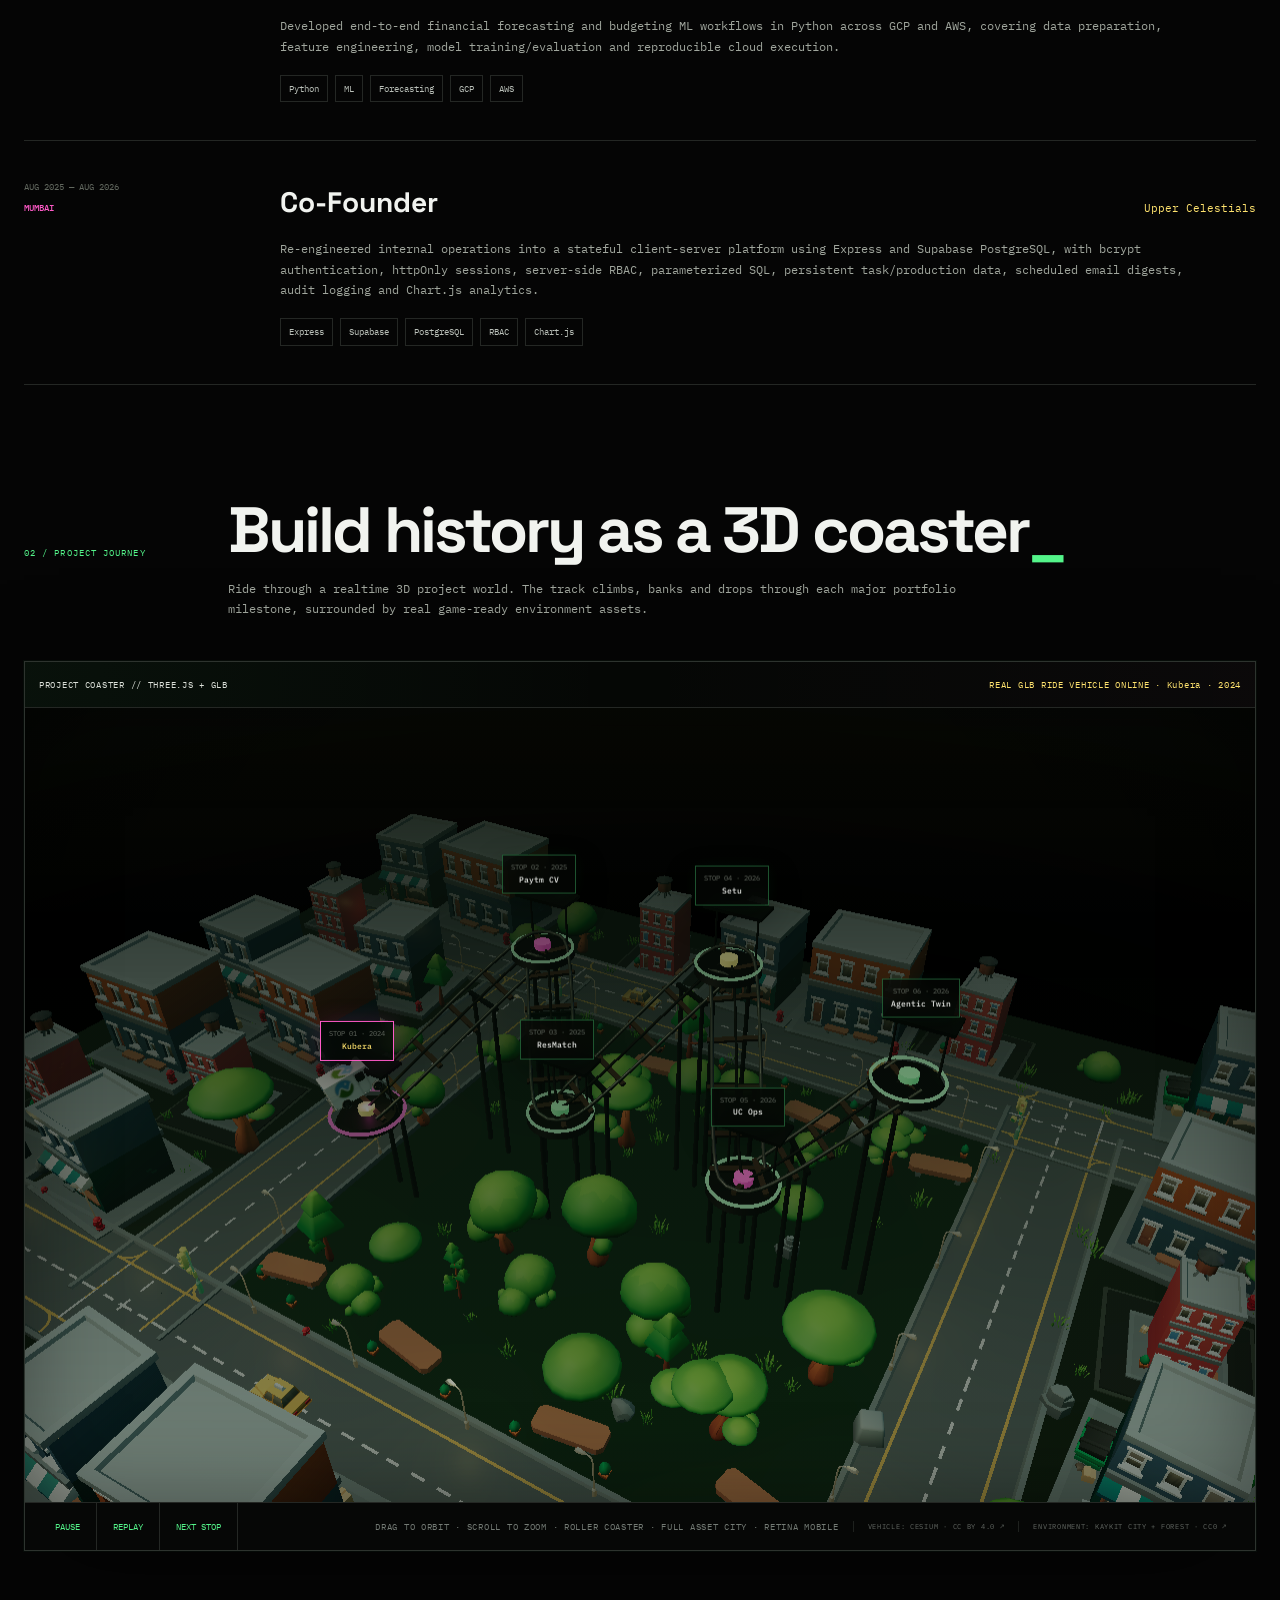
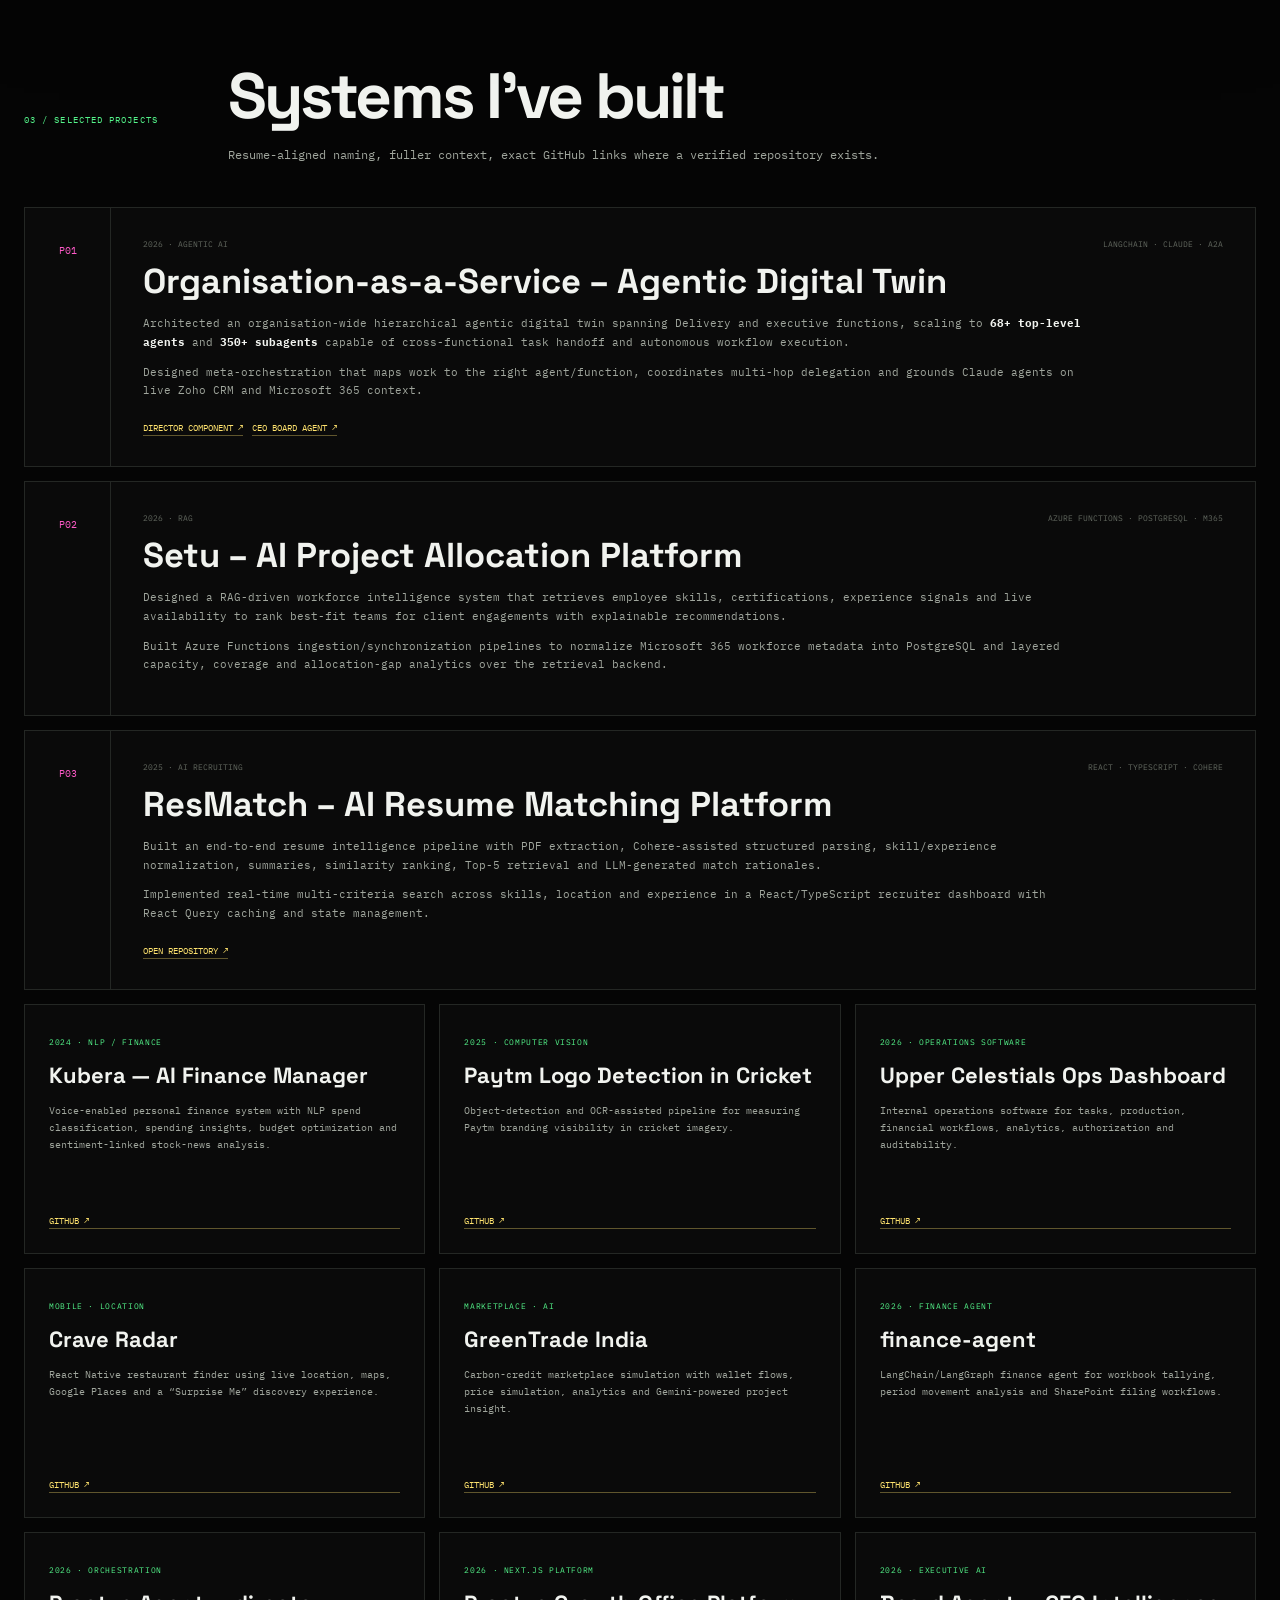
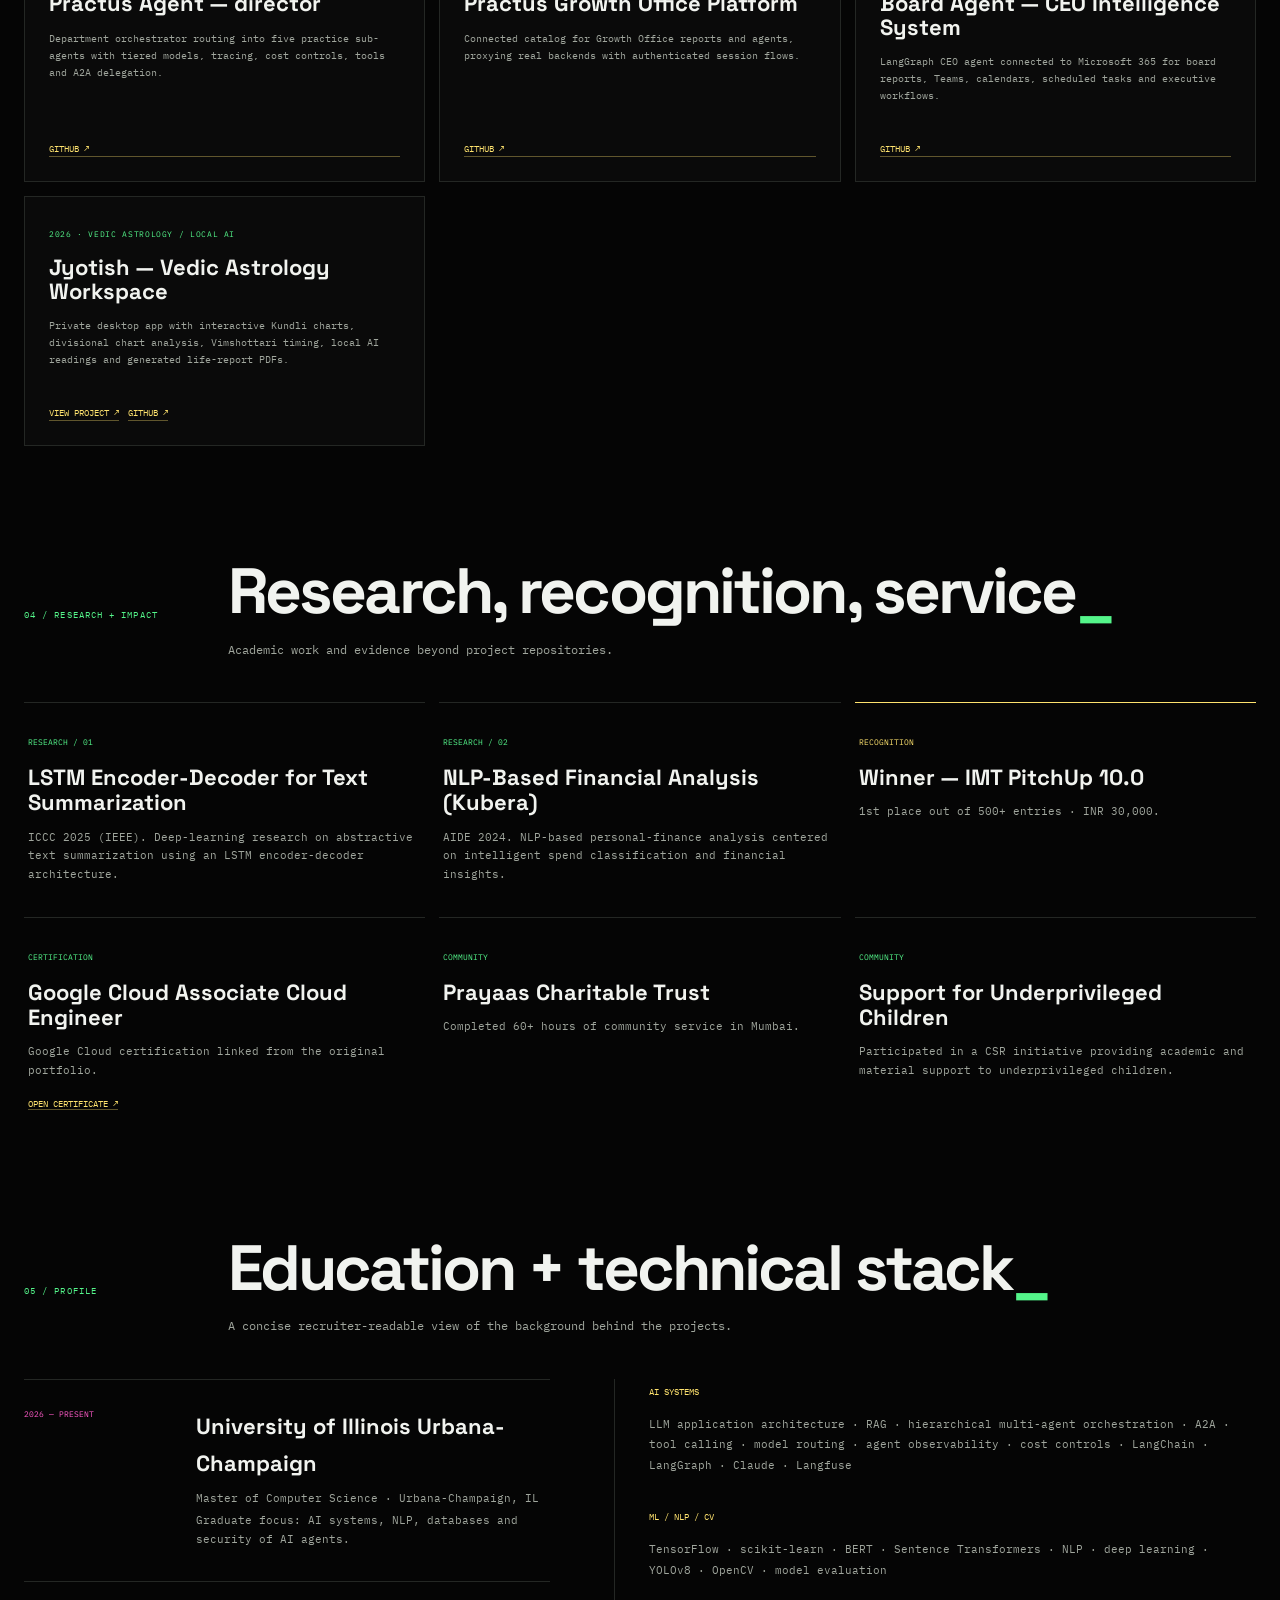
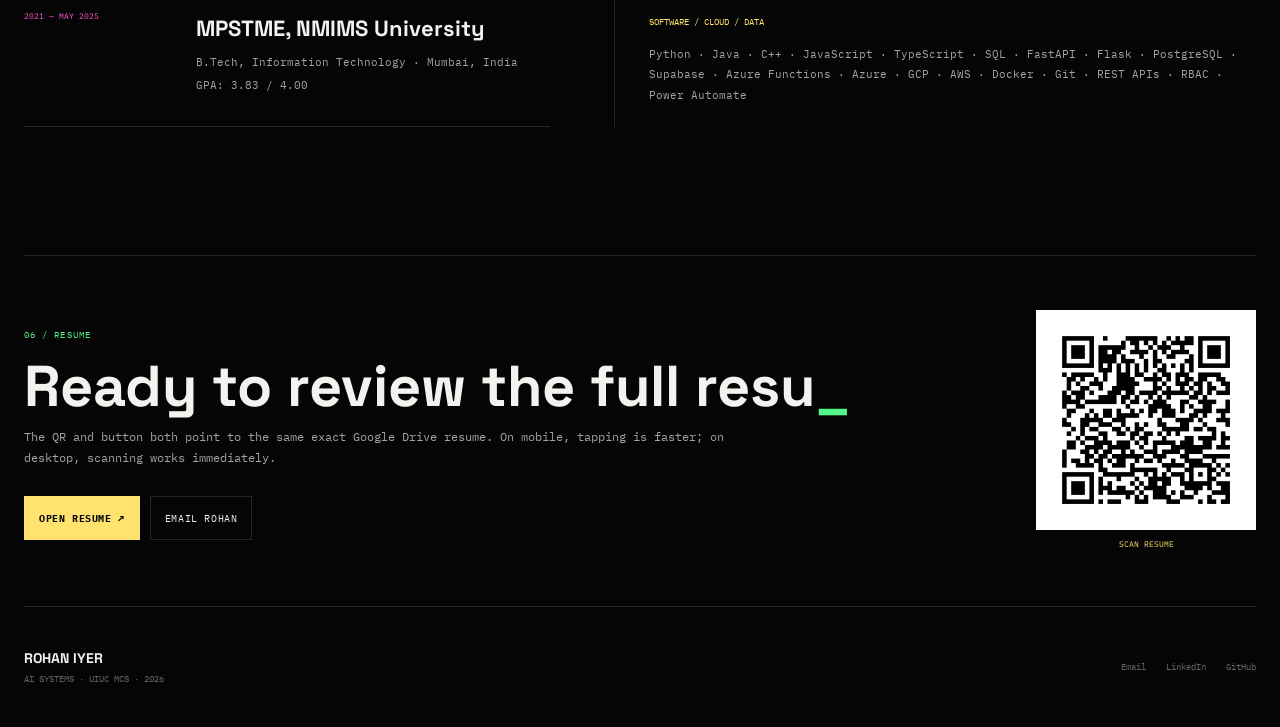
==== commit 78369008: "Link Jyotish cards to live project" ====
--- a/index.html
+++ b/index.html
@@ -124,7 +124,7 @@
         <article class="project compact reveal-block"><div><span>2026 · ORCHESTRATION</span><h3>Practus Agent — director</h3><p>Department orchestrator routing into five practice sub-agents with tiered models, tracing, cost controls, tools and A2A delegation.</p></div><a href="https://github.com/roronoa2003/directors" target="_blank" rel="noopener">GITHUB ↗</a></article>
         <article class="project compact reveal-block"><div><span>2026 · NEXT.JS PLATFORM</span><h3>Practus Growth Office Platform</h3><p>Connected catalog for Growth Office reports and agents, proxying real backends with authenticated session flows.</p></div><a href="https://github.com/roronoa2003/growth-office-platform" target="_blank" rel="noopener">GITHUB ↗</a></article>
         <article class="project compact reveal-block"><div><span>2026 · EXECUTIVE AI</span><h3>Board Agent — CEO Intelligence System</h3><p>LangGraph CEO agent connected to Microsoft 365 for board reports, Teams, calendars, scheduled tasks and executive workflows.</p></div><a href="https://github.com/roronoa2003/CEO-Agent-board-review" target="_blank" rel="noopener">GITHUB ↗</a></article>
-        <article class="project compact reveal-block" id="project-jyotish"><div><span>2026 · VEDIC ASTROLOGY / LOCAL AI</span><h3>Jyotish — Vedic Astrology Workspace</h3><p>Private desktop app with interactive Kundli charts, divisional chart analysis, Vimshottari timing, local AI readings and generated life-report PDFs.</p></div><a href="https://github.com/roronoa2003/jyothish" target="_blank" rel="noopener">GITHUB ↗</a></article>
+        <article class="project compact reveal-block" id="project-jyotish"><div><span>2026 · VEDIC ASTROLOGY / LOCAL AI</span><h3>Jyotish — Vedic Astrology Workspace</h3><p>Private desktop app with interactive Kundli charts, divisional chart analysis, Vimshottari timing, local AI readings and generated life-report PDFs.</p></div><div class="project-actions"><a href="https://roronoa2003.github.io/jyothish/" target="_blank" rel="noopener">VIEW PROJECT ↗</a><a href="https://github.com/roronoa2003/jyothish" target="_blank" rel="noopener">GITHUB ↗</a></div></article>
       </div>
     </section>
 
